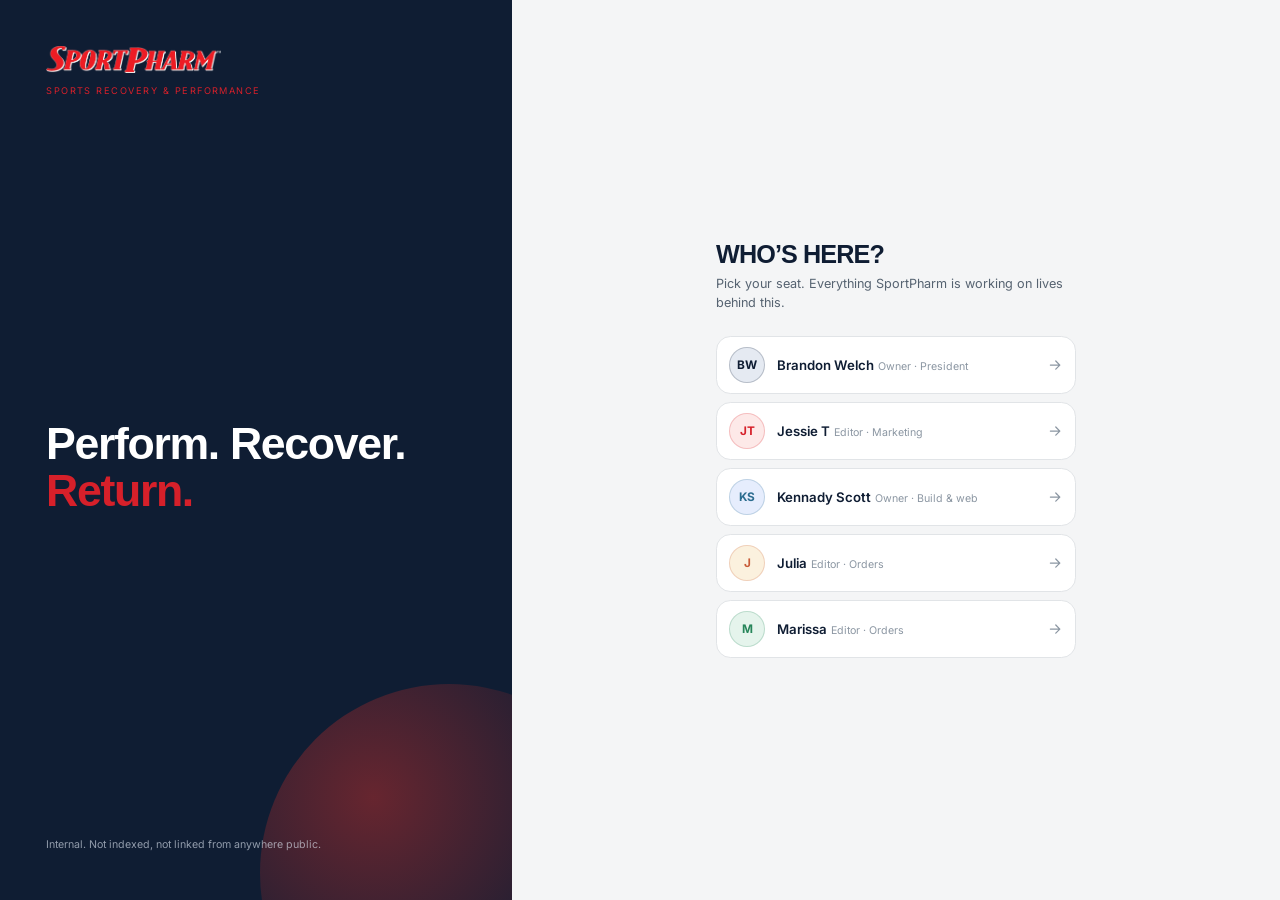
==== index.html @ ff11c217 "order/index.html was pinned at ?v=1 on the shared files It loads ../hq-data.js and ../hq-store.js — " ====
<!DOCTYPE html>
<html lang="en">
<head>
<meta charset="UTF-8">
<script>
/* Reviewers were sent per-campaign links (…/?c=wasabi-direct) back when the
   Content Studio lived at this URL. It now sits at /campaigns/ with HQ at the
   root, so forward those so nothing already shared with Brandon or Jessie
   breaks. Runs before anything else loads. */
(function () {
  var m = location.search.match(/[?&]c=([A-Za-z0-9_-]+)/);
  if (m) location.replace('campaigns/index.html?c=' + encodeURIComponent(m[1]));
})();
</script>
<meta name="viewport" content="width=device-width, initial-scale=1.0">
<title>SportPharm HQ</title>
<meta name="robots" content="noindex, nofollow">
<link rel="preconnect" href="https://fonts.googleapis.com">
<link rel="preconnect" href="https://fonts.gstatic.com" crossorigin>
<!-- Bebas is gone: the masterbrand display face is native Arial/Helvetica, so
     there is nothing left to fetch for it. Inter stays for the UI text. -->
<link href="https://fonts.googleapis.com/css2?family=Inter:wght@400;500;600;700;800&display=swap" rel="stylesheet">
<link rel="stylesheet" href="hq.css?v=67">
<link rel="icon" href="data:image/svg+xml,<svg xmlns='http://www.w3.org/2000/svg' viewBox='0 0 100 100'><rect width='100' height='100' rx='18' fill='%230F1D33'/><path d='M50 16 L62 40 L88 44 L69 62 L74 88 L50 76 L26 88 L31 62 L12 44 L38 40 Z' fill='%23D6202A'/></svg>">
</head>
<body>

<!-- ===================== SIGN IN ===================== -->
<div class="gate" id="gate">
  <div class="gate-side">
    <div class="gate-brand">
      <img class="mark-img" src="assets/wordmark-white.png" alt="SportPharm">
      <p class="gate-tag">Sports recovery &amp; performance</p>
    </div>
    <p class="gate-line" id="gate-line"></p>
    <p class="gate-foot">Internal. Not indexed, not linked from anywhere public.</p>
  </div>

  <div class="gate-main">
    <div class="gate-card" id="gate-card"><!-- rendered by hq-app.js --></div>
  </div>
</div>

<!-- ===================== APP ===================== -->
<div class="app" id="app" hidden>

  <!-- Two rails, not one rail that expands. The narrow strip picks the
       section; the panel beside it lists that section's pages. -->
  <aside class="rail" id="rail">
    <div class="rail-icons">
      <a class="rail-mark" href="#/today" aria-label="SportPharm HQ">
        <svg class="mark" viewBox="0 0 100 100" aria-hidden="true">
          <rect width="100" height="100" rx="20" fill="#D6202A"/>
          <path d="M50 18 L61 40 L85 44 L67 61 L72 85 L50 74 L28 85 L33 61 L15 44 L39 40 Z" fill="#fff"/>
        </svg>
      </a>
      <nav class="rail-secs" id="rail-secs" aria-label="Sections"></nav>
    </div>
    <div class="rail-pages">
      <div class="rail-head" id="rail-head"></div>
      <nav class="rail-nav" id="rail-nav" aria-label="Pages"></nav>
      <!-- Demo tool: owners can look at HQ as anyone else. Only appears
           after a real sign-in, so it opens no new door. -->
      <div class="rail-viewas" id="rail-viewas" hidden></div>
      <button class="rail-me" id="rail-me"></button>
    </div>
  </aside>

  <div class="frame">
    <header class="topbar">
      <button class="tb-menu" id="tb-menu" aria-label="Menu">
        <svg viewBox="0 0 24 24" fill="none" stroke="currentColor" stroke-width="2" stroke-linecap="round"><path d="M4 7h16M4 12h16M4 17h16"/></svg>
      </button>
      <button class="tb-search" id="tb-search">
        <svg viewBox="0 0 24 24" fill="none" stroke="currentColor" stroke-width="2" stroke-linecap="round"><circle cx="11" cy="11" r="7"/><path d="m20 20-3.5-3.5"/></svg>
        <span>Search or jump to…</span>
        <kbd>⌘K</kbd>
      </button>
      <div class="tb-right" id="tb-right"></div>
    </header>
    <main class="view" id="view"></main>
  </div>

  <div class="scrim" id="scrim" hidden></div>

  <!-- detail sheet -->
  <aside class="sheet" id="sheet" hidden aria-label="Detail"></aside>

  <!-- command palette -->
  <div class="palette" id="palette" hidden>
    <div class="pal-box">
      <div class="pal-input">
        <svg viewBox="0 0 24 24" fill="none" stroke="currentColor" stroke-width="2" stroke-linecap="round"><circle cx="11" cy="11" r="7"/><path d="m20 20-3.5-3.5"/></svg>
        <input id="pal-q" type="text" placeholder="Search articles, campaigns, tasks — or jump somewhere…" autocomplete="off">
        <kbd>esc</kbd>
      </div>
      <div class="pal-results" id="pal-results"></div>
    </div>
  </div>

  <div class="toast" id="toast" hidden></div>
</div>

<!-- Baked build number. hq-boot.js compares it to build.txt and reloads
     once if this page came out of a cache. -->
<script>window.HQ_BUILD = "67";</script>
<script src="hq-data.js?v=67"></script>
<script src="hq-campaign-data.js?v=67"></script>
<script src="hq-articles-live.js?v=67"></script>
<script src="hq-config.js?v=67"></script>
<script src="vendor/supabase.js"></script>
<script src="hq-studio-sync.js?v=67"></script>
<script src="hq-store.js?v=67"></script>
<script src="hq-cloud.js?v=67"></script>
<script src="hq-app.js?v=67"></script>
<script src="hq-views.js?v=67"></script>
<script src="hq-cms.js?v=67"></script>
<script src="hq-campaigns.js?v=67"></script>
<script src="hq-mailer.js?v=67"></script>
<script src="hq-order-import.js?v=67"></script>
<script src="hq-pdf.js?v=67"></script>
<script src="hq-inventory.js?v=67"></script>
<script src="hq-orders.js?v=67"></script>
<script src="hq-plan.js?v=67"></script>
<script src="hq-boot.js?v=67"></script>
</body>
</html>
---- hq.css ----
/* =============================================================================
   SportPharm HQ — internal dashboard
   Brand: the WasabiRub masterbrand, read out of wasabirub-home.html rather
   than approximated — red #D6202A on deep #0F1D33, heavy Arial/Helvetica.
   Same layout and structure as the Kindred HQ build it was ported from; the
   palette, type and voice are SportPharm's.
============================================================================= */
:root {
  --bg: #F4F5F6;        /* masterbrand paper — the page ground */
  --bg-2: #E9EBED;      /* insets and chips */
  --paper: #FFFFFF;     /* cards sit above the ground */
  --ink: #15202B;
  /* HQ needs a couple of tones the storefront has no use for — softer ink for
     secondary text, hairlines. Derived from the masterbrand ink, not invented. */
  --ink-soft: #566371;
  --ink-faint: #8B96A2;
  --navy: #0F1D33;      /* masterbrand deep */
  --navy-deep: #0A1526;
  --red: #D6202A;       /* masterbrand red / fam-hot */
  --red-deep: #AF1A22;
  --blue: #337FA7;
  --blue-deep: #2B6C8F; /* fam-cold */
  --green: #27865A;     /* fam-og */
  --amber: #C85B38;     /* masterbrand orange */
  --line: #E1E4E7;
  --line-soft: #EDEFF1;
  /* Heavy grotesque set tight and negative — the storefront's display voice.
     Native Arial/Helvetica, so it matches with no webfont to load. */
  --display: 'Helvetica Neue', Helvetica, Arial, sans-serif;
  --shadow: 0 1px 2px rgba(15, 29, 51, .06), 0 9px 27px rgba(15, 29, 51, .08);
  --shadow-lift: 0 16.2px 39.6px rgba(15, 29, 51, .16);
  font-size: 14.4px;
}

* { margin: 0; padding: 0; box-sizing: border-box; }
[hidden] { display: none !important; }
html { overflow-x: clip; }
body {
  font-family: 'Inter', system-ui, sans-serif;
  background: var(--bg);
  color: var(--ink);
  line-height: 1.55;
  -webkit-font-smoothing: antialiased;
}
h1, h2, h3 { font-family: 'Inter', system-ui, sans-serif; font-weight: 700; letter-spacing: -.018em; line-height: 1.18; color: var(--navy); }
/* The masterbrand display voice: heavy grotesque, tracked negative, set tight.
   Page titles and big numbers only, never small headings — at UI sizes the
   negative tracking closes letters up and it stops being readable. */
.disp, h1, .gate-name, .metric-card h3, .today-hero h1 {
  font-family: var(--display); font-weight: 900;
  letter-spacing: -.035em; line-height: 1.02;
  /* The storefront sets every display line in caps. Bebas only had caps, so
     this keeps what was on screen and makes it deliberate. */
  text-transform: uppercase;
}
h1 { font-size: 2.5rem; }
h1 em, .today-hero h1 em { font-style: normal; color: var(--red); }
svg { display: block; }
a { color: inherit; text-decoration: none; }
button { font: inherit; cursor: pointer; border: none; background: none; color: inherit; }
input, textarea, select { font: inherit; color: inherit; }
ul { list-style: none; }
:focus-visible { outline: 2.5px solid var(--blue-deep); outline-offset: 2px; border-radius: 5.4px; }

.mark { width: 30.6px; height: 30.6px; flex: none; }

/* tone helpers — the five accents, used everywhere */
.t-navy  { --tone: var(--navy);      --tone-soft: #E5EAF2; }
.t-blue  { --tone: var(--blue-deep); --tone-soft: #E6EDFD; }
.t-red   { --tone: var(--red);       --tone-soft: #FDE9E8; }
.t-green { --tone: var(--green);     --tone-soft: #E5F4EC; }
.t-amber { --tone: var(--amber);     --tone-soft: #FBF1DE; }

/* ---------- buttons ---------- */
.btn {
  display: inline-flex; align-items: center; justify-content: center; gap: .45rem;
  padding: .6rem 1.15rem; border-radius: 999px; font-weight: 600; font-size: .88rem;
  transition: transform .14s ease, background .14s ease, box-shadow .14s ease, border-color .14s ease;
  white-space: nowrap;
}
.btn:hover { transform: translateY(-1px); }
.btn:active { transform: translateY(0); }
.btn:disabled { opacity: .45; cursor: not-allowed; transform: none; }
.btn-dark { background: var(--navy); color: var(--bg); box-shadow: 0 5.4px 14.4px rgba(11, 30, 59,.24); }
.btn-dark:hover { background: #16325C; }
.btn-outline { border: 1.5px solid var(--line); color: var(--navy); background: var(--paper); }
.btn-outline:hover { border-color: var(--blue); background: #F1F5FB; }
.btn-ghost { color: var(--ink-soft); padding: .45rem .7rem; }
.btn-ghost:hover { color: var(--navy); background: rgba(11, 30, 59,.05); }
.btn-sm { padding: .4rem .85rem; font-size: .8rem; }
.btn svg { width: 14.4px; height: 14.4px; }

/* ---------- form fields ---------- */
.field { display: grid; gap: .35rem; }
.field label { font-size: .72rem; font-weight: 700; letter-spacing: .07em; text-transform: uppercase; color: var(--ink-faint); }
.field input, .field textarea, .field select {
  width: 100%; padding: .6rem .8rem; border: 1.5px solid var(--line);
  border-radius: 10.8px; background: var(--paper); transition: border-color .14s ease;
  font-size: .9rem;
}
.field textarea { resize: vertical; min-height: 70.2px; line-height: 1.6; }
.field input:focus, .field textarea:focus, .field select:focus { outline: none; border-color: var(--blue-deep); }

/* =============================================================================
   SIGN IN
============================================================================= */
.gate { min-height: 100vh; display: grid; grid-template-columns: minmax(270px, 40%) 1fr; }
.gate-side {
  background: var(--navy); color: #E7EDF6;
  padding: clamp(1.8rem, 4vw, 3.2rem);
  display: flex; flex-direction: column; justify-content: space-between; gap: 2rem;
  position: relative; overflow: hidden;
}
.gate-side::after {
  content: ''; position: absolute; right: -126px; bottom: -162px;
  width: 378px; height: 378px; border-radius: 50%;
  background: radial-gradient(circle at 30% 30%, rgba(224,49,42,.42), transparent 68%);
}
.gate-brand { display: flex; align-items: center; gap: .8rem; position: relative; z-index: 1; }
.gate-name { font-family: var(--display); font-weight: 900; letter-spacing: -.03em; font-size: 1.5rem; color: var(--bg); line-height: 1; }
.gate-tag { font-size: .64rem; letter-spacing: .16em; text-transform: uppercase; color: var(--red); margin-top: .3rem; }
.gate-line {
  font-family: var(--display); font-weight: 900; letter-spacing: -.03em;
  font-size: clamp(2rem, 3.6vw, 3.1rem);
  line-height: 1.04; color: #fff; max-width: 12em; position: relative; z-index: 1;
}
.gate-line em { font-style: normal; color: var(--red); }
.gate-foot { font-size: .74rem; color: rgba(226,234,246,.62); position: relative; z-index: 1; }

.gate-main { display: grid; place-items: center; padding: 2rem 1.25rem; }
.gate-card { width: 100%; max-width: 360px; }
.gate-card h1 { font-size: 1.75rem; }
.gate-card > p.sub { color: var(--ink-soft); font-size: .88rem; margin-top: .45rem; }

.seats { display: grid; gap: .55rem; margin-top: 1.6rem; }
.seat {
  display: flex; align-items: center; gap: .85rem; width: 100%; text-align: left;
  padding: .7rem .85rem; border: 1.5px solid var(--line); border-radius: 14.4px;
  background: var(--paper); transition: border-color .14s ease, transform .14s ease, box-shadow .14s ease;
}
.seat:hover { border-color: var(--blue); transform: translateY(-1px); box-shadow: var(--shadow); }
.seat-name { font-weight: 600; font-size: .92rem; color: var(--navy); }
.seat-meta { font-size: .74rem; color: var(--ink-faint); }
.seat-go { margin-left: auto; color: var(--ink-faint); }
.seat-go svg { width: 16.2px; height: 16.2px; }

.avatar {
  width: 36px; height: 36px; flex: none; border-radius: 50%;
  display: grid; place-items: center; font-weight: 700; font-size: .82rem;
  background: var(--tone-soft, #E5EAF2); color: var(--tone, var(--navy));
  border: 1.5px solid color-mix(in srgb, var(--tone, var(--navy)) 22%, transparent);
}
.avatar.sm { width: 23.4px; height: 23.4px; font-size: .64rem; border-width: 1px; }
.avatar.lg { width: 52.2px; height: 52.2px; font-size: 1.05rem; }

.gate-back { margin-top: 1.4rem; font-size: .82rem; color: var(--ink-soft); text-decoration: underline; }
.gate-back:hover { color: var(--red-deep); }
.gate-who { display: flex; align-items: center; gap: .8rem; margin-top: 1.5rem; }
.gate-form { margin-top: 1.2rem; display: grid; gap: .8rem; }
.gate-form .btn { width: 100%; }
.gate-err { font-size: .82rem; color: var(--red-deep); font-weight: 600; }
.gate-fine { font-size: .72rem; color: var(--ink-faint); margin-top: 1.4rem; line-height: 1.6; }
.gate-fine code { background: var(--bg-2); padding: .08rem .35rem; border-radius: 4.5px; font-size: .92em; }

@media (max-width: 820px) {
  .gate { grid-template-columns: 1fr; }
  .gate-side { min-height: auto; padding: 1.6rem 1.25rem; gap: 1.1rem; }
  .gate-line { font-size: 1.3rem; }
  .gate-foot { display: none; }
}

/* =============================================================================
   APP SHELL
============================================================================= */
.app { display: grid; grid-template-columns: 212.4px 1fr; min-height: 100vh; }

.rail {
  background: var(--navy); color: #D7E1EF;
  display: flex; flex-direction: column; gap: .3rem;
  padding: 1.1rem .8rem 1rem;
  position: sticky; top: 0; height: 100vh;
}
.rail-brand { display: flex; align-items: center; gap: .6rem; padding: .2rem .5rem 1.2rem; }
.rail-brand .mark { width: 27px; height: 27px; }
.rail-brand span { font-family: var(--display); font-weight: 900; letter-spacing: -.03em; font-size: 1.2rem; color: var(--bg); }
.rail-nav { display: grid; gap: .18rem; }
.rail-link {
  display: flex; align-items: center; gap: .7rem; padding: .6rem .7rem;
  border-radius: 10.8px; font-size: .9rem; font-weight: 500; color: #D7C9DC;
  transition: background .14s ease, color .14s ease;
}
.rail-link svg { width: 16.2px; height: 16.2px; flex: none; opacity: .85; }
.rail-link:hover { background: rgba(255,248,239,.09); color: var(--bg); }
.rail-link.on { background: rgba(255,248,239,.14); color: var(--bg); font-weight: 600; }
.rail-link.on svg { opacity: 1; color: var(--blue); }
.rail-badge {
  margin-left: auto; font-size: .64rem; font-weight: 700; letter-spacing: .06em;
  text-transform: uppercase; color: var(--amber); background: rgba(192,120,6,.16);
  padding: .12rem .45rem; border-radius: 999px;
}
.rail-count { margin-left: auto; font-size: .72rem; color: rgba(215,201,220,.7); font-variant-numeric: tabular-nums; }
.rail-me {
  margin-top: auto; display: flex; align-items: center; gap: .65rem; text-align: left;
  padding: .55rem .6rem; border-radius: 12.6px; width: 100%;
  transition: background .14s ease;
}
.rail-me:hover { background: rgba(255,248,239,.09); }
.rail-me .avatar { border-color: rgba(255,248,239,.28); background: rgba(255,248,239,.14); color: var(--bg); }
.rail-me b { display: block; font-size: .84rem; color: var(--bg); font-weight: 600; }
.rail-me span { font-size: .7rem; color: rgba(215,201,220,.75); }

.frame { display: flex; flex-direction: column; min-width: 0; }

.topbar {
  position: sticky; top: 0; z-index: 30;
  display: flex; align-items: center; gap: 1rem;
  padding: .75rem clamp(1rem, 3vw, 2rem);
  background: rgba(255,255,255,.9); backdrop-filter: blur(9px);
  border-bottom: 1px solid var(--line);
}
.tb-menu { display: none; color: var(--navy); }
.tb-menu svg { width: 19.8px; height: 19.8px; }
.tb-search {
  display: flex; align-items: center; gap: .6rem; flex: 1; max-width: 414px;
  padding: .5rem .9rem; border: 1.5px solid var(--line); border-radius: 999px;
  background: var(--paper); color: var(--ink-faint); font-size: .86rem;
  transition: border-color .14s ease;
}
.tb-search:hover { border-color: var(--blue); }
.tb-search svg { width: 14.4px; height: 14.4px; flex: none; }
.tb-search span { flex: 1; text-align: left; }
kbd {
  font-family: inherit; font-size: .68rem; font-weight: 600; color: var(--ink-faint);
  background: var(--bg-2); border-radius: 5.4px; padding: .1rem .35rem; border: 1px solid var(--line);
}
.tb-right { margin-left: auto; display: flex; align-items: center; gap: .6rem; }
.tb-date { font-size: .8rem; color: var(--ink-faint); }

.view { padding: clamp(1.2rem, 3vw, 2.4rem) clamp(1rem, 3vw, 2rem) 4rem; flex: 1; min-width: 0; }
.wrap { max-width: 1062px; margin: 0 auto; }
.wrap-narrow { max-width: 774px; margin: 0 auto; }

.page-head { display: flex; align-items: flex-end; justify-content: space-between; gap: 1rem; flex-wrap: wrap; margin-bottom: 1.5rem; }
.page-head h1 { font-size: clamp(1.6rem, 3vw, 2.1rem); }
.page-head p { color: var(--ink-soft); font-size: .9rem; margin-top: .35rem; max-width: 46ch; }
.page-actions { display: flex; gap: .5rem; align-items: center; flex-wrap: wrap; }

@media (max-width: 960px) {
  .app { grid-template-columns: 1fr; }
  .rail {
    position: fixed; inset: 0 auto 0 0; width: 225px; z-index: 60; height: 100vh;
    transform: translateX(-102%); transition: transform .24s ease;
  }
  .rail.open { transform: none; box-shadow: var(--shadow-lift); }
  .tb-menu { display: block; }
}

/* =============================================================================
   TODAY
============================================================================= */
.today-hero {
  background: var(--paper); border: 1px solid var(--line); border-radius: 21.6px;
  padding: clamp(1.4rem, 3vw, 2.2rem); box-shadow: var(--shadow);
  position: relative; overflow: hidden;
}
.today-hero::after {
  content: ''; position: absolute; right: -81px; top: -99px; width: 270px; height: 270px;
  border-radius: 50%; background: radial-gradient(circle at 40% 60%, rgba(224,49,42,.20), transparent 70%);
}
.today-hero h1 { font-size: clamp(1.6rem, 3.4vw, 2.4rem); position: relative; z-index: 1; }
.today-hero h1 em { font-style: normal; color: var(--red); }
.today-sub { color: var(--ink-soft); font-size: .95rem; margin-top: .7rem; max-width: 52ch; position: relative; z-index: 1; }
.today-pills { display: flex; gap: .5rem; flex-wrap: wrap; margin-top: 1.2rem; position: relative; z-index: 1; }
.pill {
  display: inline-flex; align-items: center; gap: .4rem; font-size: .78rem; font-weight: 600;
  padding: .35rem .8rem; border-radius: 999px;
  background: var(--tone-soft, var(--bg-2)); color: var(--tone, var(--ink-soft));
}
.pill b { font-variant-numeric: tabular-nums; }

.stack { display: grid; gap: 1.1rem; margin-top: 1.4rem; }
.col-2 { display: grid; grid-template-columns: 1fr 1fr; gap: 1.1rem; align-items: start; }
@media (max-width: 900px) { .col-2 { grid-template-columns: 1fr; } }

.panel { background: var(--paper); border: 1px solid var(--line); border-radius: 18px; padding: 1.2rem 1.3rem; }
.panel-head { display: flex; align-items: baseline; justify-content: space-between; gap: .8rem; margin-bottom: .85rem; }
.panel-head h2 { font-size: 1.1rem; }
.panel-head .note { font-size: .76rem; color: var(--ink-faint); }
.panel-empty { font-size: .86rem; color: var(--ink-faint); font-style: italic; padding: .5rem 0; }

.row {
  display: flex; align-items: center; gap: .8rem; width: 100%; text-align: left;
  padding: .7rem .2rem; border-bottom: 1px solid var(--line-soft);
  transition: background .14s ease;
}
.row:last-child { border-bottom: none; }
.row:hover { background: #F1F5FB; }
.row-dot { width: 7.2px; height: 7.2px; border-radius: 50%; background: var(--tone, var(--blue)); flex: none; }
.row-body { min-width: 0; flex: 1; }
.row-title { font-weight: 600; font-size: .9rem; color: var(--navy); overflow: hidden; text-overflow: ellipsis; white-space: nowrap; }
.row-meta { font-size: .74rem; color: var(--ink-faint); }
.row-side { margin-left: auto; display: flex; align-items: center; gap: .5rem; }

/* =============================================================================
   ROADMAP — board
============================================================================= */
.toolbar {
  display: flex; align-items: center; gap: .5rem; flex-wrap: wrap;
  margin-bottom: 1.1rem;
}
.seg { display: inline-flex; background: var(--bg-2); border-radius: 999px; padding: .2rem; gap: .15rem; }
.seg button {
  padding: .38rem .9rem; border-radius: 999px; font-size: .8rem; font-weight: 600; color: var(--ink-soft);
  transition: background .14s ease, color .14s ease;
}
.seg button.on { background: var(--paper); color: var(--navy); box-shadow: 0 1px 3.6px rgba(11, 30, 59,.1); }
.chipbar { display: flex; gap: .35rem; flex-wrap: wrap; }
.chip {
  font-size: .76rem; font-weight: 600; padding: .32rem .75rem; border-radius: 999px;
  border: 1.5px solid var(--line); color: var(--ink-soft); background: var(--paper);
  transition: border-color .14s ease, color .14s ease, background .14s ease;
}
.chip:hover { border-color: var(--blue); }
.chip.on { background: var(--tone-soft, #E5EAF2); border-color: transparent; color: var(--tone, var(--navy)); }
.tool-search {
  display: flex; align-items: center; gap: .45rem; padding: .35rem .8rem;
  border: 1.5px solid var(--line); border-radius: 999px; background: var(--paper); min-width: 171px;
}
.tool-search svg { width: 13.5px; height: 13.5px; color: var(--ink-faint); flex: none; }
.tool-search input { border: none; background: none; outline: none; font-size: .84rem; width: 100%; }

.board { display: grid; grid-template-columns: repeat(5, minmax(208.8px, 1fr)); gap: .85rem; align-items: start; }
@media (max-width: 1180px) { .board { grid-auto-flow: column; grid-auto-columns: 237.6px; grid-template-columns: none; overflow-x: auto; padding-bottom: 1rem; } }

.col { background: var(--bg-2); border-radius: 16.2px; padding: .7rem .6rem .8rem; min-height: 126px; transition: background .16s ease, box-shadow .16s ease; }
.col.over { background: #EFE5F1; box-shadow: inset 0 0 0 2px var(--blue); }
.col-head { display: flex; align-items: center; gap: .45rem; padding: .1rem .45rem .6rem; }
.col-head h3 { font-family: 'Inter', sans-serif; font-size: .76rem; font-weight: 700; letter-spacing: .08em; text-transform: uppercase; color: var(--ink-soft); }
.col-head .n { font-size: .72rem; color: var(--ink-faint); font-variant-numeric: tabular-nums; }
.col-head .hint { margin-left: auto; font-size: .68rem; color: var(--ink-faint); font-style: italic; }
.col-list { display: grid; gap: .5rem; }
.col-empty { font-size: .76rem; color: var(--ink-faint); font-style: italic; text-align: center; padding: 1rem .5rem; border: 1.5px dashed var(--line); border-radius: 12.6px; }

.card {
  background: var(--paper); border: 1px solid var(--line); border-radius: 13.5px;
  padding: .75rem .8rem; cursor: grab; position: relative;
  transition: box-shadow .14s ease, transform .14s ease, border-color .14s ease;
}
.card:hover { box-shadow: var(--shadow); border-color: #E3D5E7; }
.card:active { cursor: grabbing; }
.card.dragging { opacity: .4; }
.card.flagship { border-left: 3px solid var(--red); }
.card-top { display: flex; align-items: center; gap: .4rem; margin-bottom: .3rem; }
.tag {
  font-size: .66rem; font-weight: 700; letter-spacing: .05em; text-transform: uppercase;
  color: var(--tone, var(--ink-soft)); background: var(--tone-soft, var(--bg-2));
  padding: .12rem .5rem; border-radius: 999px;
}
.card h4 { font-family: 'Inter', sans-serif; font-size: .88rem; font-weight: 600; color: var(--navy); line-height: 1.35; }
.card p { font-size: .78rem; color: var(--ink-soft); margin-top: .3rem; line-height: 1.5;
  display: -webkit-box; -webkit-line-clamp: 2; -webkit-box-orient: vertical; overflow: hidden; }
.card-foot { display: flex; align-items: center; gap: .5rem; margin-top: .65rem; }
.dots { display: flex; gap: 2px; align-items: center; }
.dots i { width: 4.5px; height: 4.5px; border-radius: 50%; background: var(--line); display: block; }
.dots i.on { background: var(--blue-deep); }
.dots.effort i.on { background: var(--red); }
.dots-label { font-size: .64rem; color: var(--ink-faint); letter-spacing: .04em; text-transform: uppercase; margin-right: .15rem; }
.mini-prog { font-size: .7rem; color: var(--ink-faint); font-variant-numeric: tabular-nums; }
.card-foot .avatar { margin-left: auto; }
.card-none { width: 23.4px; height: 23.4px; border-radius: 50%; border: 1.5px dashed var(--line); margin-left: auto; flex: none; }

/* the arrows — parity with drag, and the reason this dashboard exists */
.nudge {
  position: absolute; top: .3rem; right: .3rem; display: flex; gap: 1px;
  opacity: 0; transition: opacity .14s ease;
  background: var(--paper); border-radius: 7.2px; padding: 1px; box-shadow: 0 2px 7.2px rgba(11, 30, 59,.12);
}
.card:hover .nudge, .nudge:focus-within { opacity: 1; }
.nudge button { width: 19.8px; height: 18px; display: grid; place-items: center; border-radius: 5.4px; color: var(--ink-faint); }
.nudge button:hover:not(:disabled) { background: var(--bg-2); color: var(--navy); }
.nudge button:disabled { opacity: .3; cursor: default; }
.nudge svg { width: 10.8px; height: 10.8px; }

/* =============================================================================
   ROADMAP — impact / effort map
============================================================================= */
.map-wrap { display: grid; grid-template-columns: 1fr 234px; gap: 1.1rem; align-items: start; }
@media (max-width: 1000px) { .map-wrap { grid-template-columns: 1fr; } }
.map {
  position: relative; aspect-ratio: 4 / 3; min-height: 378px;
  background: var(--paper); border: 1px solid var(--line); border-radius: 19.8px; overflow: hidden;
}
.map-quad { position: absolute; inset: 0; display: grid; grid-template-columns: 1fr 1fr; grid-template-rows: 1fr 1fr; }
.map-quad div { border-right: 1px dashed var(--line); border-bottom: 1px dashed var(--line); padding: .8rem 1rem; }
.map-quad div:nth-child(2n) { border-right: none; }
.map-quad div:nth-child(n+3) { border-bottom: none; }
.map-quad span { font-size: .7rem; font-weight: 700; letter-spacing: .08em; text-transform: uppercase; color: var(--ink-faint); }
.map-quad small { display: block; font-size: .72rem; color: var(--ink-faint); font-style: italic; margin-top: .1rem; }
.map-axis { position: absolute; font-size: .7rem; font-weight: 700; letter-spacing: .08em; text-transform: uppercase; color: var(--ink-faint); }
.map-axis.y { left: .7rem; top: 50%; transform: rotate(-90deg) translateX(50%); transform-origin: left center; }
.map-axis.x { bottom: .5rem; left: 50%; transform: translateX(-50%); }
.node {
  position: absolute; transform: translate(-50%, -50%); cursor: grab;
  background: var(--paper); border: 1.5px solid var(--line); border-radius: 999px;
  padding: .3rem .7rem .3rem .35rem; display: flex; align-items: center; gap: .4rem;
  font-size: .76rem; font-weight: 600; color: var(--navy); white-space: nowrap;
  box-shadow: 0 3.6px 10.8px rgba(11, 30, 59,.1); max-width: 198px;
  transition: box-shadow .14s ease, border-color .14s ease;
}
.node:hover { box-shadow: var(--shadow-lift); border-color: var(--blue); z-index: 5; }
.node.dragging { opacity: .5; }
.node i { width: 7.2px; height: 7.2px; border-radius: 50%; background: var(--tone, var(--blue)); flex: none; }
.node span { overflow: hidden; text-overflow: ellipsis; }
.map-side .panel + .panel { margin-top: 1rem; }
.legend { display: grid; gap: .45rem; }
.legend div { display: flex; align-items: center; gap: .5rem; font-size: .8rem; color: var(--ink-soft); }
.legend i { width: 8.1px; height: 8.1px; border-radius: 50%; background: var(--tone); flex: none; }

/* =============================================================================
   DETAIL SHEET
============================================================================= */
.scrim { position: fixed; inset: 0; background: rgba(48,26,53,.34); z-index: 70; backdrop-filter: blur(2px); }
.sheet {
  position: fixed; top: 0; right: 0; bottom: 0; width: min(504px, 100%);
  background: var(--bg); z-index: 80; overflow-y: auto;
  box-shadow: -18px 0 45px rgba(11, 30, 59,.18);
  animation: slidein .22s ease;
}
@keyframes slidein { from { transform: translateX(21.6px); opacity: .4; } to { transform: none; opacity: 1; } }
.sheet-head {
  position: sticky; top: 0; background: rgba(255,255,255,.94); backdrop-filter: blur(7.2px);
  border-bottom: 1px solid var(--line); padding: .9rem 1.3rem;
  display: flex; align-items: center; gap: .6rem; z-index: 2;
}
.sheet-head .tag { margin-right: auto; }
.sheet-body { padding: 1.3rem; display: grid; gap: 1.3rem; }
.sheet-title {
  font-family: 'Inter', sans-serif; font-weight: 700; letter-spacing: -.015em; font-size: 1.6rem; color: var(--navy); line-height: 1.16;
  border: none; background: none; width: 100%; resize: none; overflow: hidden; padding: 0;
}
.sheet-title:focus { outline: none; }
.sheet-sum { font-size: .95rem; color: var(--ink); line-height: 1.6; }
.sheet-block h4 {
  font-family: 'Inter', sans-serif; font-size: .7rem; font-weight: 700; letter-spacing: .1em;
  text-transform: uppercase; color: var(--ink-faint); margin-bottom: .5rem;
}
.why { background: #F1E8F3; border-radius: 12.6px; padding: .9rem 1rem; font-size: .88rem; color: var(--navy); line-height: 1.6; font-style: italic; }
.speclist { display: grid; gap: .5rem; }
.speclist li { display: flex; gap: .6rem; font-size: .86rem; color: var(--ink-soft); line-height: 1.55; }
.speclist li::before { content: ''; width: 5.4px; height: 5.4px; border-radius: 50%; background: var(--blue); flex: none; margin-top: .5rem; }

.meta-grid { display: grid; grid-template-columns: 1fr 1fr; gap: .8rem; }
.meta-grid select { width: 100%; padding: .5rem .7rem; border: 1.5px solid var(--line); border-radius: 9px; background: var(--paper); font-size: .85rem; }
.scale { display: flex; gap: .25rem; }
.scale button { width: 23.4px; height: 23.4px; border-radius: 7.2px; border: 1.5px solid var(--line); background: var(--paper); font-size: .74rem; font-weight: 700; color: var(--ink-faint); }
.scale button.on { background: var(--navy); border-color: var(--navy); color: var(--bg); }

.check { display: grid; gap: .35rem; }
.check-item { display: flex; align-items: flex-start; gap: .6rem; padding: .35rem 0; font-size: .87rem; }
.check-item input { margin-top: .28rem; accent-color: var(--blue-deep); width: 13.5px; height: 13.5px; flex: none; }
.check-item.done label { color: var(--ink-faint); text-decoration: line-through; }
.check-item label { flex: 1; cursor: pointer; line-height: 1.5; }
.check-del { color: var(--ink-faint); opacity: 0; }
.check-item:hover .check-del { opacity: 1; }
.check-del:hover { color: var(--red-deep); }
.check-add { display: flex; gap: .4rem; margin-top: .5rem; }
.check-add input { flex: 1; padding: .45rem .7rem; border: 1.5px solid var(--line); border-radius: 9px; background: var(--paper); font-size: .84rem; }
.check-add input:focus { outline: none; border-color: var(--blue-deep); }
.progbar { height: 5.4px; border-radius: 999px; background: var(--bg-2); overflow: hidden; margin-bottom: .6rem; }
.progbar i { display: block; height: 100%; background: var(--green); border-radius: 999px; transition: width .2s ease; }

.notes-log { display: grid; gap: .8rem; }
.note-item { display: flex; gap: .65rem; }
.note-item .body { font-size: .86rem; color: var(--ink); line-height: 1.55; }
.note-item .when { font-size: .72rem; color: var(--ink-faint); }
.activity { display: grid; gap: .45rem; }
.activity li { font-size: .78rem; color: var(--ink-faint); display: flex; gap: .45rem; }
.activity b { color: var(--ink-soft); font-weight: 600; }
.sheet-danger { border-top: 1px solid var(--line); padding-top: 1rem; display: flex; justify-content: space-between; align-items: center; gap: 1rem; }
.link-danger { font-size: .8rem; color: var(--red-deep); text-decoration: underline; }

/* =============================================================================
   MESSAGING
============================================================================= */
.msg-group + .msg-group { margin-top: 1.6rem; }
.msg-group > p { font-size: .84rem; color: var(--ink-soft); margin-bottom: .8rem; }
.msg-lines { display: grid; gap: .55rem; }
.msg-line {
  display: flex; align-items: center; gap: .9rem; width: 100%; text-align: left;
  background: var(--paper); border: 1px solid var(--line); border-radius: 14.4px;
  padding: .85rem 1.1rem; transition: border-color .14s ease, transform .14s ease, box-shadow .14s ease;
}
.msg-line:hover { border-color: var(--blue); transform: translateY(-1px); box-shadow: var(--shadow); }
.msg-line q { font-family: var(--display); font-weight: 900; letter-spacing: -.03em; font-size: 1.02rem; color: var(--navy); quotes: none; flex: 1; line-height: 1.35; }
.msg-use { font-size: .68rem; font-weight: 700; letter-spacing: .06em; text-transform: uppercase; color: var(--ink-faint); white-space: nowrap; }
.msg-copy { color: var(--ink-faint); flex: none; }
.msg-copy svg { width: 14.4px; height: 14.4px; }
.msg-line:hover .msg-copy { color: var(--red); }

/* =============================================================================
   TEAM
============================================================================= */
.team-grid { display: grid; gap: .7rem; }
.team-row {
  display: flex; align-items: center; gap: .9rem;
  background: var(--paper); border: 1px solid var(--line); border-radius: 14.4px; padding: .85rem 1.1rem;
}
.team-row .who b { display: block; font-size: .92rem; color: var(--navy); }
.team-row .who span { font-size: .78rem; color: var(--ink-faint); }
.team-row .right { margin-left: auto; display: flex; align-items: center; gap: .6rem; }
.team-row select { padding: .35rem .6rem; border: 1.5px solid var(--line); border-radius: 999px; background: var(--bg); font-size: .78rem; font-weight: 600; }
.badge-pending { font-size: .68rem; font-weight: 700; text-transform: uppercase; letter-spacing: .06em; color: #8A6A22; background: #FBF1DE; padding: .18rem .55rem; border-radius: 999px; }
.invite-form { display: grid; grid-template-columns: 1fr 1fr auto auto; gap: .5rem; align-items: end; }
@media (max-width: 760px) { .invite-form { grid-template-columns: 1fr; } }
.invite-out { margin-top: .9rem; background: var(--navy); color: var(--bg); border-radius: 12.6px; padding: .9rem 1.1rem; font-size: .86rem; }
.invite-out code { font-family: var(--display); font-weight: 900; letter-spacing: -.03em; font-size: 1.3rem; letter-spacing: .12em; color: var(--amber); display: block; margin-top: .3rem; }

/* =============================================================================
   ANALYTICS (next)
============================================================================= */
.soon-banner {
  display: flex; gap: .9rem; align-items: flex-start; background: var(--navy); color: #D7E1EF;
  border-radius: 18px; padding: 1.1rem 1.3rem; margin-bottom: 1.3rem;
}
.soon-banner svg { width: 21.6px; height: 21.6px; color: var(--amber); flex: none; margin-top: .15rem; }
.soon-banner strong { color: var(--bg); }
.soon-banner p { font-size: .86rem; line-height: 1.6; }
.metric-grid { display: grid; grid-template-columns: repeat(auto-fit, minmax(207px, 1fr)); gap: .8rem; }
.metric-card { background: var(--paper); border: 1px solid var(--line); border-radius: 16.2px; padding: 1rem 1.1rem; }
.metric-card h3 { font-size: 1rem; }
.metric-card p { font-size: .82rem; color: var(--ink-soft); margin: .3rem 0 .7rem; }
.evt { display: flex; align-items: center; justify-content: space-between; gap: .6rem; font-size: .76rem; padding: .3rem 0; border-bottom: 1px solid var(--line-soft); }
.evt:last-child { border-bottom: none; }
.evt code { color: var(--ink-faint); font-size: .72rem; }
.evt b { font-variant-numeric: tabular-nums; color: var(--navy); }
.evt.muted b { color: var(--ink-faint); font-weight: 500; }

/* =============================================================================
   SETTINGS
============================================================================= */
.set-row { display: flex; align-items: center; gap: 1rem; padding: .9rem 0; border-bottom: 1px solid var(--line-soft); }
.set-row:last-child { border-bottom: none; }
.set-row .body { flex: 1; }
.set-row b { display: block; font-size: .9rem; color: var(--navy); }
.set-row span { font-size: .8rem; color: var(--ink-soft); }

/* =============================================================================
   COMMAND PALETTE + TOAST
============================================================================= */
.palette { position: fixed; inset: 0; z-index: 90; background: rgba(48,26,53,.32); backdrop-filter: blur(3px); padding: 12vh 1rem 1rem; }
.pal-box { max-width: 522px; margin: 0 auto; background: var(--paper); border-radius: 18px; box-shadow: var(--shadow-lift); overflow: hidden; }
.pal-input { display: flex; align-items: center; gap: .7rem; padding: .95rem 1.1rem; border-bottom: 1px solid var(--line); }
.pal-input svg { width: 16.2px; height: 16.2px; color: var(--ink-faint); flex: none; }
.pal-input input { flex: 1; border: none; background: none; outline: none; font-size: 1rem; }
.pal-results { max-height: 54vh; overflow-y: auto; padding: .4rem; }
.pal-group { font-size: .66rem; font-weight: 700; letter-spacing: .1em; text-transform: uppercase; color: var(--ink-faint); padding: .6rem .8rem .3rem; }
.pal-item { display: flex; align-items: center; gap: .7rem; width: 100%; text-align: left; padding: .55rem .8rem; border-radius: 10.8px; font-size: .88rem; }
.pal-item svg { width: 14.4px; height: 14.4px; color: var(--ink-faint); flex: none; }
.pal-item span { flex: 1; overflow: hidden; text-overflow: ellipsis; white-space: nowrap; }
.pal-item small { font-size: .72rem; color: var(--ink-faint); }
.pal-item.sel { background: var(--bg-2); }
.pal-item.sel svg { color: var(--red); }

.toast {
  position: fixed; bottom: 1.4rem; left: 50%; transform: translateX(-50%);
  background: var(--navy); color: var(--bg); padding: .7rem 1.2rem;
  border-radius: 999px; font-size: .85rem; font-weight: 500; z-index: 100;
  box-shadow: var(--shadow-lift); animation: rise .2s ease;
}
@keyframes rise { from { transform: translate(-50%, 9px); opacity: 0; } to { transform: translate(-50%, 0); opacity: 1; } }

@media (prefers-reduced-motion: reduce) {
  * { animation-duration: .01ms !important; transition-duration: .01ms !important; }
}

/* =============================================================================
   HUB ADDITIONS — projects, campaigns, calendar, ideas
============================================================================= */
.crumb { display: inline-flex; align-items: center; gap: .35rem; font-size: .8rem; font-weight: 600; color: var(--ink-soft); margin-bottom: 1rem; }
.crumb svg { width: 12.6px; height: 12.6px; }
.crumb:hover { color: var(--navy); }
.linky { text-decoration: underline; color: var(--navy); font-weight: 600; font-size: inherit; text-align: left; }
.linky:hover { color: var(--red-deep); }

.due { font-size: .7rem; font-weight: 600; color: var(--ink-faint); }
.due.soon { color: #8A6A22; }
.due.late { color: var(--red-deep); }

/* ---------- projects index ---------- */
.proj-grid { display: grid; grid-template-columns: repeat(auto-fill, minmax(243px, 1fr)); gap: 1rem; }
.proj-card {
  text-align: left; background: var(--paper); border: 1px solid var(--line); border-radius: 18px;
  padding: 1.2rem 1.3rem; display: flex; flex-direction: column; gap: .6rem;
  transition: transform .14s ease, box-shadow .14s ease, border-color .14s ease;
  border-top: 3px solid var(--tone, var(--blue));
}
.proj-card:hover { transform: translateY(-2px); box-shadow: var(--shadow-lift); border-color: var(--blue); }
.proj-card h3 { font-size: 1.25rem; }
.proj-card > p { font-size: .84rem; color: var(--ink-soft); line-height: 1.55; flex: 1;
  display: -webkit-box; -webkit-line-clamp: 3; -webkit-box-orient: vertical; overflow: hidden; }
.proj-card .tag { align-self: flex-start; }
.proj-foot { display: flex; align-items: center; gap: .7rem; }
.stackav { display: flex; margin-left: auto; }
.stackav .avatar { margin-left: -6.3px; box-shadow: 0 0 0 2px var(--paper); }
.board-hint { font-size: .8rem; color: var(--ink-faint); font-style: italic; margin: -0.6rem 0 1rem; }

/* ---------- campaigns layout ---------- */
.camp-layout { display: grid; grid-template-columns: 261px 1fr; gap: 1.4rem; max-width: 1206px; margin: 0 auto; align-items: start; }
@media (max-width: 1080px) { .camp-layout { grid-template-columns: 1fr; } .camp-rail { position: static !important; display: flex; overflow-x: auto; gap: .6rem; padding-bottom: .6rem; } .camp-btn { min-width: 216px; } .camp-rail-fine, .camp-rail-label { display: none; } }
.camp-rail { position: sticky; top: 68.4px; display: grid; gap: .55rem; align-content: start; }
.camp-rail-label { font-size: .68rem; font-weight: 700; letter-spacing: .12em; text-transform: uppercase; color: var(--ink-faint); padding: 0 .3rem; }
.camp-btn {
  text-align: left; background: var(--paper); border: 1.5px solid var(--line); border-radius: 14.4px;
  padding: .85rem 1rem; display: grid; gap: .5rem;
  transition: border-color .14s ease, box-shadow .14s ease;
}
.camp-btn:hover { border-color: var(--blue); }
.camp-btn.active { border-color: var(--navy); box-shadow: var(--shadow); }
.camp-btn .t { font-family: 'Inter', sans-serif; font-weight: 700; letter-spacing: -.015em; font-size: 1rem; color: var(--navy); line-height: 1.25; }
.camp-btn .meta-row { display: flex; align-items: center; gap: .5rem; flex-wrap: wrap; }
.chip-prio { font-size: .62rem; font-weight: 700; letter-spacing: .05em; text-transform: uppercase; color: var(--red-deep); background: #FDE9E8; padding: .14rem .5rem; border-radius: 999px; }
.dir-ok { font-size: .66rem; font-weight: 700; color: var(--green); }
.camp-btn .progress { margin-left: auto; display: flex; align-items: center; gap: .4rem; }
.camp-btn .progress .txt { font-size: .68rem; color: var(--ink-faint); font-variant-numeric: tabular-nums; }
.rdots { display: flex; gap: 2.5px; }
.rdots i { width: 5.4px; height: 5.4px; border-radius: 50%; background: var(--line); }
.rdots i.approved { background: var(--green); }
.rdots i.revise { background: var(--red); }
.rdots i.scheduled { background: var(--blue-deep); }
.camp-rail-fine { font-size: .7rem; color: var(--ink-faint); line-height: 1.6; padding: .3rem .3rem 0; }
.camp-rail-fine code { background: var(--bg-2); padding: .05rem .3rem; border-radius: 3.6px; }

.camp-hero {
  background: var(--navy); color: #E9DFEC; border-radius: 21.6px;
  padding: clamp(1.3rem, 2.5vw, 2rem); display: flex; justify-content: space-between; gap: 1.4rem; flex-wrap: wrap;
  position: relative; overflow: hidden;
}
.camp-hero::after { content: ''; position: absolute; right: -99px; top: -108px; width: 288px; height: 288px; border-radius: 50%;
  background: radial-gradient(circle at 40% 60%, rgba(224,49,42,.26), transparent 70%); }
.camp-line { font-size: .72rem; font-weight: 700; letter-spacing: .1em; text-transform: uppercase; color: var(--amber); }
.camp-hero h1 { color: var(--bg); font-size: clamp(1.5rem, 2.8vw, 2.1rem); margin-top: .35rem; max-width: 18em; position: relative; z-index: 1; }
.camp-chips { display: flex; gap: .4rem; flex-wrap: wrap; margin-top: .8rem; position: relative; z-index: 1; }
.camp-chips .tag { background: rgba(255,248,239,.12); color: var(--bg); }
.camp-hero-side { display: grid; gap: .6rem; align-content: start; justify-items: end; position: relative; z-index: 1; }
.camp-score { font-size: .82rem; color: #D7C9DC; }
.camp-score b { font-family: var(--display); font-weight: 900; letter-spacing: -.03em; font-size: 1.4rem; color: var(--bg); margin-right: .2rem; }
.camp-hero-side .btn-outline { border-color: rgba(255,248,239,.4); color: var(--bg); background: transparent; }
.camp-hero-side .btn-outline:hover { background: rgba(255,248,239,.1); border-color: var(--bg); }

.secnav {
  position: sticky; top: 55.8px; z-index: 20; display: flex; gap: .2rem; overflow-x: auto;
  background: rgba(255,255,255,.94); backdrop-filter: blur(7.2px);
  border: 1px solid var(--line); border-radius: 999px; padding: .3rem; margin: 1rem 0 .4rem;
}
.secnav button { padding: .4rem .85rem; border-radius: 999px; font-size: .78rem; font-weight: 600; color: var(--ink-soft); white-space: nowrap; }
.secnav button:hover { background: var(--bg-2); color: var(--navy); }

.camp-sec { background: var(--paper); border: 1px solid var(--line); border-radius: 18px; padding: 1.3rem 1.4rem; margin-top: 1rem; scroll-margin-top: 108px; }
.camp-sec-head { display: flex; align-items: center; justify-content: space-between; gap: 1rem; margin-bottom: .9rem; }
.camp-sec-head h2 { font-size: 1.2rem; }
.brief-p { font-size: .9rem; color: var(--ink); line-height: 1.7; max-width: 74ch; }
.brief-p + .brief-p { margin-top: .8rem; }
.brief-h { font-family: 'Inter', sans-serif; font-size: .7rem; font-weight: 700; letter-spacing: .1em; text-transform: uppercase; color: var(--ink-faint); margin: 1.2rem 0 .6rem; }

.sec-notes-btn { display: inline-flex; align-items: center; gap: .4rem; font-size: .76rem; font-weight: 600; color: var(--ink-faint); padding: .35rem .7rem; border-radius: 999px; border: 1.5px dashed var(--line); }
.sec-notes-btn svg { width: 11.7px; height: 11.7px; }
.sec-notes-btn:hover { color: var(--navy); border-color: var(--blue); }
.sec-notes-btn.has { border-style: solid; color: var(--blue-deep); border-color: #E0D3E5; background: #F6F0F8; }

.strat-primary { background: #F1E8F3; border-radius: 12.6px; padding: .9rem 1.1rem; margin-bottom: .4rem; }
.strat-primary span { font-size: .66rem; font-weight: 700; letter-spacing: .1em; text-transform: uppercase; color: var(--blue-deep); }
.strat-primary p { font-family: 'Inter', sans-serif; font-weight: 700; letter-spacing: -.015em; font-size: 1.05rem; color: var(--navy); margin-top: .25rem; line-height: 1.45; }

.aud-table-wrap { overflow-x: auto; }
.aud-table { width: 100%; border-collapse: collapse; font-size: .84rem; min-width: 504px; }
.aud-table th { text-align: left; font-size: .66rem; font-weight: 700; letter-spacing: .08em; text-transform: uppercase; color: var(--ink-faint); padding: .4rem .6rem; border-bottom: 1.5px solid var(--line); }
.aud-table td { padding: .6rem; border-bottom: 1px solid var(--line-soft); vertical-align: top; line-height: 1.5; color: var(--ink-soft); }
.aud-table td b { color: var(--navy); }
.aud-msg { font-family: 'Inter', sans-serif; font-weight: 700; letter-spacing: -.015em;  color: var(--navy) !important; }

.msg-hier { display: grid; gap: .6rem; }
.mh-row { display: grid; grid-template-columns: 135px 1fr; gap: 1rem; background: var(--bg); border: 1px solid var(--line-soft); border-radius: 12.6px; padding: .85rem 1rem; }
.mh-k { font-size: .8rem; font-weight: 700; color: var(--red-deep); }
.mh-k small { display: block; font-size: .68rem; font-weight: 500; color: var(--ink-faint); margin-top: .15rem; line-height: 1.4; }
.mh-v { font-family: 'Inter', sans-serif; font-weight: 700; letter-spacing: -.015em; font-size: .98rem; color: var(--navy); line-height: 1.5; }
@media (max-width: 640px) { .mh-row { grid-template-columns: 1fr; gap: .3rem; } }

.phases { display: grid; gap: .7rem; }
.phase { border-left: 3px solid var(--blue); background: var(--bg); border-radius: 0 12.6px 12.6px 0; padding: .8rem 1rem; }
.phase-head b { font-size: .9rem; color: var(--navy); }
.phase p { font-size: .84rem; color: var(--ink-soft); margin-top: .25rem; line-height: 1.55; }
.phase-posts { margin-top: .5rem; display: flex; flex-wrap: wrap; gap: .35rem; }
.phase-posts li { font-size: .74rem; font-weight: 600; color: var(--navy); background: var(--paper); border: 1px solid var(--line); border-radius: 999px; padding: .25rem .7rem; }

.adapt-grid { display: grid; grid-template-columns: repeat(auto-fit, minmax(216px, 1fr)); gap: .8rem; }
.adapt { background: var(--bg); border: 1px solid var(--line-soft); border-top: 3px solid var(--tone, var(--blue)); border-radius: 12.6px; padding: .9rem 1rem; }
.adapt-head { display: flex; align-items: center; justify-content: space-between; gap: .5rem; margin-bottom: .55rem; }
.adapt-head small { font-size: .68rem; color: var(--ink-faint); font-style: italic; text-align: right; }
.adapt ul { display: grid; gap: .35rem; }
.adapt li { font-size: .8rem; color: var(--ink-soft); line-height: 1.5; padding-left: .9rem; position: relative; }
.adapt li::before { content: ''; position: absolute; left: 0; top: .5em; width: 4.5px; height: 4.5px; border-radius: 50%; background: var(--tone, var(--blue)); }

/* ---------- assets ---------- */
.assets { display: grid; grid-template-columns: repeat(auto-fill, minmax(270px, 1fr)); gap: .9rem; }
.asset { background: var(--bg); border: 1.5px solid var(--line); border-radius: 14.4px; padding: 1rem 1.1rem; display: flex; flex-direction: column; gap: .45rem; }
.asset.st-approved { border-color: #B9C7B4; background: #F4F7F2; }
.asset.st-revise { border-color: #E3BCA9; background: #FAF1EC; }
.asset.st-scheduled { border-color: #CBBAD6; background: #F5F0F8; }
.asset-top { display: flex; align-items: center; justify-content: space-between; gap: .5rem; }
.asset h4 { font-family: 'Inter', sans-serif; font-size: .92rem; font-weight: 700; color: var(--navy); line-height: 1.35; }
.asset p { font-size: .8rem; color: var(--ink-soft); line-height: 1.55; flex: 1; }
.asset-state { font-size: .66rem; font-weight: 700; letter-spacing: .05em; text-transform: uppercase; padding: .16rem .55rem; border-radius: 999px; background: var(--bg-2); color: var(--ink-faint); }
.asset-state.approved { background: #E6EAE2; color: #43563E; }
.asset-state.revise { background: #F6E3D9; color: #8F4F38; }
.asset-state.scheduled { background: #EBE2F0; color: #6B5580; }
.asset-foot { display: flex; align-items: center; gap: .35rem; flex-wrap: wrap; margin-top: .3rem; }
.ast-btn { display: inline-flex; align-items: center; gap: .3rem; font-size: .72rem; font-weight: 700; padding: .35rem .7rem; border-radius: 999px; border: 1.5px solid var(--line); color: var(--ink-soft); background: var(--paper); transition: all .13s ease; }
.ast-btn svg { width: 10.8px; height: 10.8px; }
.ast-btn:hover:not(:disabled) { border-color: var(--blue); }
.ast-btn:disabled { opacity: .4; cursor: not-allowed; }
.ast-btn.ok.on { background: var(--green); border-color: var(--green); color: #fff; }
.ast-btn.warn.on { background: var(--red); border-color: var(--red); color: #fff; }
.ast-btn.cal.on { background: var(--blue-deep); border-color: var(--blue-deep); color: #fff; }

.asset-thread, .sec-thread { margin-top: .6rem; }
.thread { display: grid; gap: .7rem; background: var(--paper); border: 1px solid var(--line-soft); border-radius: 12.6px; padding: .9rem 1rem; }
.note-item.reply { margin-top: .55rem; padding-left: .2rem; }
.note-replybtn { display: inline-flex; align-items: center; gap: .3rem; font-size: .7rem; font-weight: 600; color: var(--ink-faint); margin-top: .3rem; }
.note-replybtn svg { width: 9.9px; height: 9.9px; }
.note-replybtn:hover { color: var(--red-deep); }
.note-form { margin-top: .1rem; }

/* ---------- calendar ---------- */
.cal-camp { background: var(--paper); border: 1px solid var(--line); border-radius: 18px; padding: 1.3rem 1.4rem; margin-top: 1rem; }
.cal-camp .why { font-size: .86rem; color: var(--ink-soft); font-style: italic; }
.cal-legend { display: flex; gap: .3rem; flex-wrap: wrap; }
.tg { font-size: .62rem; font-weight: 700; letter-spacing: .04em; text-transform: uppercase; padding: .14rem .5rem; border-radius: 999px; background: var(--bg-2); color: var(--ink-soft); flex: none; }
.tg.post { background: #F1E8F3; color: #6B5580; }
.tg.reel { background: #FDE9E8; color: #8F4F38; }
.tg.stories { background: #FBF1DE; color: #8A6A22; }
.tg.email { background: #E5F4EC; color: #43563E; }
.tg.ads { background: #E5EAF2; color: var(--navy); }
.tg.blog { background: var(--bg-2); color: #7A5A1E; }
.always-on { background: var(--bg); border: 1px dashed var(--line); border-radius: 12.6px; padding: .8rem 1rem; margin: .8rem 0; }
.ao-k { font-size: .66rem; font-weight: 700; letter-spacing: .09em; text-transform: uppercase; color: var(--ink-faint); }
.always-on ul { margin-top: .4rem; display: grid; gap: .25rem; }
.always-on li { font-size: .8rem; color: var(--ink-soft); }
.cal-week { display: grid; grid-template-columns: repeat(7, 1fr); gap: .4rem; margin-top: .9rem; }
.cal-wk-head { grid-column: 1 / -1; display: flex; align-items: baseline; gap: .8rem; padding-bottom: .1rem; }
.cal-wk-head .wk { font-family: 'Inter', sans-serif; font-weight: 700; letter-spacing: -.015em; font-size: 1rem; color: var(--navy); }
.cal-wk-head .fo { font-size: .76rem; color: var(--ink-faint); font-style: italic; }
.cal-day { background: var(--bg); border: 1px solid var(--line-soft); border-radius: 10.8px; padding: .5rem .55rem; min-height: 68.4px; }
.cal-day.weekend { background: #F3F2F9; opacity: .75; }
.cal-dname { font-size: .62rem; font-weight: 700; letter-spacing: .08em; text-transform: uppercase; color: var(--ink-faint); margin-bottom: .4rem; }
.cal-items { display: grid; gap: .3rem; }
.cal-item { display: flex; flex-direction: column; align-items: flex-start; gap: .25rem; text-align: left; font-size: .72rem; line-height: 1.35; color: var(--ink); background: var(--paper); border: 1px solid var(--line-soft); border-radius: 8.1px; padding: .4rem .5rem; position: relative; width: 100%; }
.cal-item:not(.static):hover { border-color: var(--blue); }
.cal-item.done { opacity: .55; }
.cal-item.done > span:nth-child(2) { text-decoration: line-through; }
.cal-tick { position: absolute; top: .3rem; right: .3rem; color: var(--green); opacity: 0; }
.cal-tick svg { width: 10.8px; height: 10.8px; }
.cal-item.done .cal-tick { opacity: 1; }
.cal-rest { font-size: .7rem; color: var(--ink-faint); font-style: italic; }
.guard-note { font-size: .76rem; color: var(--ink-faint); font-style: italic; margin-top: .8rem; line-height: 1.55; }
@media (max-width: 900px) { .cal-week { grid-template-columns: 1fr 1fr; } .cal-wk-head { grid-column: 1 / -1; } }

/* ---------- metrics tables ---------- */
.watch { display: grid; gap: .4rem; }
.watch-row { display: grid; grid-template-columns: 216px 1fr; gap: .8rem; font-size: .84rem; padding: .45rem 0; border-bottom: 1px solid var(--line-soft); }
.watch-row:last-child { border-bottom: none; }
.watch-row b { color: var(--navy); }
.watch-row span { color: var(--ink-soft); }
@media (max-width: 640px) { .watch-row { grid-template-columns: 1fr; gap: .1rem; } }
.mtable-wrap { overflow-x: auto; }
.m-track { width: 100%; border-collapse: collapse; font-size: .84rem; min-width: 468px; }
.m-track th { text-align: left; font-size: .66rem; font-weight: 700; letter-spacing: .08em; text-transform: uppercase; color: var(--ink-faint); padding: .4rem .55rem; border-bottom: 1.5px solid var(--line); }
.m-track td { padding: .35rem .45rem; border-bottom: 1px solid var(--line-soft); }
.m-rowlabel { font-weight: 600; color: var(--navy); white-space: nowrap; }
.m-input { width: 100%; min-width: 70.2px; font: inherit; font-size: .84rem; padding: .4rem .55rem; border: 1.5px solid var(--line); border-radius: 8.1px; background: var(--paper); font-variant-numeric: tabular-nums; }
.m-input:focus { outline: none; border-color: var(--blue-deep); }
.m-total td { font-weight: 700; color: var(--navy); font-variant-numeric: tabular-nums; border-bottom: none; padding-top: .6rem; }
.roi-card { background: var(--navy); border-radius: 14.4px; padding: 1rem 1.2rem; margin-top: 1rem; }
.roi-stats { display: grid; grid-template-columns: repeat(auto-fit, minmax(99px, 1fr)); gap: .8rem; }
.roi-stat { text-align: center; }
.rs-n { font-family: 'Inter', sans-serif; font-weight: 700; letter-spacing: -.015em; font-size: 1.5rem; color: var(--bg); font-variant-numeric: tabular-nums; }
.rs-l { font-size: .66rem; font-weight: 700; letter-spacing: .08em; text-transform: uppercase; color: #B99FC4; margin-top: .15rem; }
.metric-card.big h3 { font-family: 'Inter', sans-serif; font-weight: 700; letter-spacing: -.015em; font-size: 1.9rem; color: var(--navy); }
.guard-list li::before { background: var(--red); }

/* ---------- strategy swatches ---------- */
.swatches { display: grid; grid-template-columns: repeat(auto-fill, minmax(135px, 1fr)); gap: .7rem; }
.swatch { text-align: left; background: var(--paper); border: 1px solid var(--line); border-radius: 12.6px; padding: .7rem; display: grid; gap: .15rem; transition: border-color .14s ease, transform .14s ease; }
.swatch:hover { border-color: var(--blue); transform: translateY(-1px); }
.swatch i { display: block; height: 39.6px; border-radius: 8.1px; border: 1px solid rgba(11, 30, 59,.08); margin-bottom: .35rem; }
.swatch b { font-size: .82rem; color: var(--navy); }
.swatch span { font-size: .72rem; color: var(--ink-faint); font-variant-numeric: tabular-nums; }
.swatch small { font-size: .68rem; color: var(--ink-soft); }

/* ---------- ideas ---------- */
.idea-add { display: grid; grid-template-columns: 1fr auto auto; gap: .5rem; }
.idea-add input, .idea-add select { padding: .65rem .9rem; border: 1.5px solid var(--line); border-radius: 10.8px; background: var(--paper); font-size: .9rem; }
.idea-add input:focus { outline: none; border-color: var(--blue-deep); }
@media (max-width: 640px) { .idea-add { grid-template-columns: 1fr; } }
.idea-list { display: grid; gap: .6rem; }
.idea { display: flex; gap: .9rem; align-items: flex-start; background: var(--paper); border: 1px solid var(--line); border-left: 3px solid var(--tone, var(--blue)); border-radius: 12.6px; padding: .85rem 1rem; }
.idea.muted { opacity: .6; }
.idea-vote { display: grid; place-items: center; gap: .05rem; min-width: 39.6px; padding: .4rem .3rem; border: 1.5px solid var(--line); border-radius: 10.8px; color: var(--ink-faint); transition: all .13s ease; }
.idea-vote svg { width: 12.6px; height: 12.6px; }
.idea-vote b { font-size: .82rem; font-variant-numeric: tabular-nums; }
.idea-vote:hover { border-color: var(--blue); color: var(--navy); }
.idea-vote.on { background: var(--navy); border-color: var(--navy); color: var(--bg); }
.idea-body { flex: 1; min-width: 0; }
.idea-body p { font-size: .92rem; color: var(--ink); line-height: 1.5; }
.idea-acts { display: flex; align-items: center; gap: .3rem; }
.idea-acts select { font-size: .74rem; font-weight: 600; padding: .35rem .5rem; border: 1.5px solid var(--line); border-radius: 999px; background: var(--bg); max-width: 117px; }

/* ---------- platforms ---------- */
.permo { font-size: .55em; color: var(--ink-faint); font-family: 'Inter', sans-serif; font-weight: 600; margin-left: .1em; }
.plat-grid { display: grid; grid-template-columns: repeat(auto-fill, minmax(297px, 1fr)); gap: .9rem; }
.plat {
  background: var(--paper); border: 1.5px solid var(--line); border-radius: 16.2px;
  padding: 1.05rem 1.15rem; display: flex; flex-direction: column; gap: .5rem; cursor: pointer;
  border-top: 3px solid var(--tone, var(--blue));
  transition: box-shadow .14s ease, transform .14s ease, border-color .14s ease;
}
.plat:hover { box-shadow: var(--shadow-lift); transform: translateY(-2px); }
.plat.pst-passed { opacity: .68; }
.plat.pst-active { background: #FBFDF9; }
.plat-top { display: flex; align-items: center; justify-content: space-between; gap: .5rem; }
.plat-state { font-size: .64rem; font-weight: 700; letter-spacing: .06em; text-transform: uppercase; padding: .16rem .55rem; border-radius: 999px; background: var(--bg-2); color: var(--ink-faint); }
.plat-state.trial { background: #EBE2F0; color: #6B5580; }
.plat-state.active { background: #E6EAE2; color: #43563E; }
.plat-state.passed { background: #F0EBE2; color: #8A7B62; }
.plat-state.evaluating { background: #FBF1DE; color: #8A6A22; }
.plat-name-row { display: flex; align-items: baseline; justify-content: space-between; gap: .8rem; }
.plat h4 { font-family: 'Inter', sans-serif; font-weight: 700; letter-spacing: -.015em; font-weight: 500; font-size: 1.12rem; color: var(--navy); line-height: 1.25; }
.plat-cost { font-family: 'Inter', sans-serif; font-weight: 700; letter-spacing: -.015em; font-size: 1.15rem; color: var(--navy); white-space: nowrap; font-variant-numeric: tabular-nums; }
.plat-cost small { font-size: .62em; color: var(--ink-faint); font-family: 'Inter', sans-serif; font-weight: 600; }
.plat-pricing { font-size: .72rem; color: var(--ink-faint); margin-top: -.2rem; }
.plat-what { font-size: .82rem; color: var(--ink-soft); line-height: 1.55; flex: 1; }
.plat-judge { font-size: .78rem; color: var(--ink-soft); line-height: 1.5; background: var(--bg); border: 1px solid var(--line-soft); border-radius: 10.8px; padding: .6rem .75rem; }
.plat-judge span { display: block; font-size: .62rem; font-weight: 700; letter-spacing: .08em; text-transform: uppercase; color: var(--ink-faint); margin-bottom: .2rem; }
.plat-verdict { font-size: .8rem; font-style: italic; color: var(--navy); background: #F1E8F3; border-radius: 10.8px; padding: .6rem .75rem; line-height: 1.5; }
.plat-foot { display: flex; align-items: center; gap: .3rem; flex-wrap: wrap; margin-top: .2rem; }
.pst-btn { font-size: .68rem; font-weight: 700; padding: .3rem .6rem; border-radius: 999px; border: 1.5px solid var(--line); color: var(--ink-faint); background: var(--paper); transition: all .13s ease; }
.pst-btn:hover { border-color: var(--blue); color: var(--navy); }
.pst-btn.evaluating.on { background: var(--amber); border-color: var(--amber); color: #fff; }
.pst-btn.trial.on { background: var(--blue-deep); border-color: var(--blue-deep); color: #fff; }
.pst-btn.active.on { background: var(--green); border-color: var(--green); color: #fff; }
.pst-btn.passed.on { background: var(--ink-soft); border-color: var(--ink-soft); color: #fff; }
.plat-side { margin-left: auto; display: flex; align-items: center; gap: .5rem; }

/* ---------- plan ---------- */
.pl-groupby { display: flex; align-items: center; gap: .55rem; font-size: .78rem; font-weight: 600; color: var(--ink-faint); margin-left: auto; }
.pl-group { background: var(--paper); border: 1px solid var(--line); border-radius: 16.2px; padding: 1rem 1.15rem; margin-top: 1rem; }
.pl-group-head { display: flex; align-items: center; gap: .6rem; margin-bottom: .5rem; }
.pl-group-head h3 { font-size: 1.05rem; }
.pl-group-head .n { font-size: .72rem; color: var(--ink-faint); font-variant-numeric: tabular-nums; }
.pl-selgrp { margin-left: auto; font-size: .72rem; font-weight: 600; color: var(--ink-faint); text-decoration: underline; }
.pl-selgrp:hover { color: var(--navy); }
.pl-table { width: 100%; border-collapse: collapse; font-size: .84rem; min-width: 684px; }
.pl-table th { text-align: left; padding: .3rem .5rem; border-bottom: 1.5px solid var(--line); }
.pl-table th button { font-size: .66rem; font-weight: 700; letter-spacing: .07em; text-transform: uppercase; color: var(--ink-faint); }
.pl-table th button:hover { color: var(--navy); }
.pl-table td { padding: .5rem; border-bottom: 1px solid var(--line-soft); vertical-align: middle; }
.pl-row { cursor: pointer; transition: background .12s ease; }
.pl-row:hover { background: #F1F5FB; }
.pl-row.sel { background: #F6F0F8; }
.pl-row:last-child td { border-bottom: none; }
.pl-ck { width: 27px; }
.pl-ck input { accent-color: var(--blue-deep); width: 13.5px; height: 13.5px; cursor: pointer; }
.pl-title { font-weight: 600; color: var(--navy); max-width: 306px; }
.pl-camp { font-size: .74rem; color: var(--ink-soft); }
.pl-dim { color: var(--ink-faint); }
.pl-fmt { font-size: .7rem; font-weight: 700; color: var(--ink-soft); background: var(--bg-2); padding: .14rem .5rem; border-radius: 999px; white-space: nowrap; }
.pl-st { display: inline-flex; align-items: center; gap: .4rem; font-size: .74rem; font-weight: 700; color: var(--tone, var(--ink-soft)); background: var(--tone-soft, var(--bg-2)); padding: .2rem .6rem; border-radius: 999px; white-space: nowrap; }
.pl-st i { width: 5.4px; height: 5.4px; border-radius: 50%; background: var(--tone, var(--blue)); }
.pl-date { font-variant-numeric: tabular-nums; color: var(--ink-soft); white-space: nowrap; }

.pl-bulk {
  position: fixed; bottom: 1.3rem; left: 50%; transform: translateX(-50%);
  display: flex; align-items: center; gap: .5rem; z-index: 60;
  background: var(--navy); color: var(--bg); border-radius: 999px;
  padding: .55rem .9rem .55rem 1.2rem; box-shadow: var(--shadow-lift);
  animation: rise .2s ease; flex-wrap: wrap; max-width: min(94vw, 648px);
}
.pl-bulk b { font-size: .84rem; white-space: nowrap; }
.pl-bulk .btn-outline { border-color: rgba(255,248,239,.35); color: var(--bg); background: transparent; }
.pl-bulk .btn-outline:hover { background: rgba(255,248,239,.12); border-color: var(--bg); }
.pl-bulk select { font-size: .78rem; font-weight: 600; padding: .35rem .6rem; border-radius: 999px; border: 1.5px solid rgba(255,248,239,.35); background: transparent; color: var(--bg); }
.pl-bulk select option { color: var(--ink); }
.pl-bulk .btn-ghost { color: rgba(255,248,239,.75); }
.pl-bulk .btn-ghost:hover { color: var(--bg); background: rgba(255,248,239,.1); }

.pl-board { margin-top: 1rem; }

.pl-cal { background: var(--paper); border: 1px solid var(--line); border-radius: 18px; padding: 1.2rem 1.3rem; margin-top: 1rem; }
.pl-cal-head { display: flex; align-items: center; justify-content: center; gap: .8rem; margin-bottom: 1rem; }
.pl-cal-head h3 { font-size: 1.2rem; min-width: 12ch; text-align: center; }
.pl-cal-grid { display: grid; grid-template-columns: repeat(7, 1fr); gap: .35rem; }
.pl-cal-dow { font-size: .62rem; font-weight: 700; letter-spacing: .08em; text-transform: uppercase; color: var(--ink-faint); text-align: center; padding-bottom: .3rem; }
.pl-cal-cell { min-height: 77.4px; background: var(--bg); border: 1px solid var(--line-soft); border-radius: 9px; padding: .35rem .4rem; display: flex; flex-direction: column; gap: .25rem; }
.pl-cal-cell.weekend { background: #F3F2F9; opacity: .72; }
.pl-cal-cell.empty { background: transparent; border-color: transparent; }
.pl-cal-n { font-size: .68rem; font-weight: 700; color: var(--ink-faint); }
.pl-cal-item { display: flex; align-items: center; gap: .3rem; text-align: left; font-size: .68rem; font-weight: 600; color: var(--navy); background: var(--paper); border: 1px solid var(--line-soft); border-radius: 6.3px; padding: .25rem .4rem; line-height: 1.3; width: 100%; }
.pl-cal-item i { width: 4.5px; height: 4.5px; border-radius: 50%; background: var(--tone, var(--blue)); flex: none; }
.pl-cal-item:hover { border-color: var(--blue); }
@media (max-width: 800px) { .pl-cal-grid { grid-template-columns: repeat(2, 1fr); } .pl-cal-dow { display: none; } .pl-cal-cell.empty { display: none; } }

.rule-row { display: flex; gap: .7rem; align-items: flex-start; font-size: .86rem; cursor: pointer; padding: .3rem 0; }
.rule-row input { margin-top: .25rem; accent-color: var(--blue-deep); width: 14.4px; height: 14.4px; flex: none; }
.rule-row span { color: var(--ink-soft); line-height: 1.55; }
.rule-row b { display: block; color: var(--navy); }

.sug-list { display: grid; gap: .5rem; }
.sug { display: flex; gap: .7rem; align-items: flex-start; background: var(--paper); border: 1px solid var(--line); border-radius: 12.6px; padding: .75rem .9rem; cursor: pointer; }
.sug:hover { border-color: var(--blue); }
.sug input { margin-top: .3rem; accent-color: var(--blue-deep); width: 13.5px; height: 13.5px; flex: none; }
.sug-body b { display: block; font-size: .88rem; color: var(--navy); }
.sug-body span { font-size: .74rem; color: var(--ink-faint); }

/* =============================================================================
   BRIGHT PASS — the ground is bright paper rather than a tint.

   This block used to redeclare :root with Kindred's lilac ground, which
   silently won over the palette at the top of the file. The ground now comes
   from the masterbrand token and this block only carries what is genuinely
   local to it.
============================================================================= */
.gate-main { background: var(--bg); }
.cal-day.weekend, .pl-cal-cell.weekend { background: var(--bg-2); }

/* =============================================================================
   LABEL CHIPS — the Threadline spec: solid fill, white text, 9.9px/800,
   5.4px radius, sentence case. No more whispering uppercase.
============================================================================= */
.tag {
  font-size: 9.9px; font-weight: 800; letter-spacing: 0; text-transform: none;
  color: #fff; background: var(--tone, var(--blue-deep));
  padding: 3.6px 9px; border-radius: 5.4px; white-space: nowrap;
}
.t-amber .tag, .tag.t-amber { background: var(--amber); }
.camp-chips .tag { background: rgba(255,255,255,.16); color: var(--bg); } /* on navy hero */

.pl-st {
  font-size: 9.9px; font-weight: 800; color: #fff;
  background: var(--tone, var(--blue-deep));
  padding: 3.6px 9px; border-radius: 5.4px;
}
.pl-st i { display: none; }
.pl-st.t-amber { background: var(--amber); }
.pl-st.t-navy { background: var(--navy); }

.pl-fmt {
  font-size: 9.9px; font-weight: 800; color: #fff; background: #7A6E80;
  padding: 3.6px 9px; border-radius: 5.4px; letter-spacing: 0;
}
.fmt-post { background: var(--blue-deep); }
.fmt-carousel { background: #16325C; }
.fmt-reel { background: var(--red); }
.fmt-stories { background: var(--amber); }
.fmt-email { background: var(--green); }
.fmt-blog { background: var(--red-deep); }

.asset-state {
  font-size: 9.9px; font-weight: 800; letter-spacing: 0; text-transform: none;
  padding: 3.6px 9px; border-radius: 5.4px; background: var(--bg-2); color: var(--ink-soft);
}
.asset-state.approved { background: var(--green); color: #fff; }
.asset-state.revise { background: var(--red); color: #fff; }
.asset-state.scheduled { background: var(--blue-deep); color: #fff; }

.plat-state {
  font-size: 9.9px; font-weight: 800; letter-spacing: 0; text-transform: none;
  padding: 3.6px 9px; border-radius: 5.4px;
}
.plat-state.evaluating { background: var(--amber); color: #fff; }
.plat-state.trial { background: var(--blue-deep); color: #fff; }
.plat-state.active { background: var(--green); color: #fff; }
.plat-state.passed { background: #8A7B62; color: #fff; }

.tg {
  font-size: 9.5px; font-weight: 800; letter-spacing: 0; text-transform: none;
  border-radius: 5.4px; padding: 3px 7.2px; color: #fff; background: #7A6E80;
}
.tg.post { background: var(--blue-deep); } .tg.reel { background: var(--red); }
.tg.stories { background: var(--amber); } .tg.email { background: var(--green); }
.tg.ads { background: #16325C; } .tg.blog { background: var(--red-deep); }
.tg.offer { background: var(--amber); }

/* ---------- before-launch reminders ---------- */
.rem-panel { border-left: 3.6px solid var(--red); }
.rem-sub { font-size: .82rem; color: var(--ink-soft); margin: -.3rem 0 .6rem; line-height: 1.55; }
.rem {
  display: flex; align-items: center; gap: .7rem; padding: .6rem .35rem;
  border-bottom: 1px solid var(--line-soft); cursor: pointer; border-radius: 7.2px;
  transition: background .12s ease;
}
.rem:hover { background: #F1F5FB; }
.rem:last-child { border-bottom: none; }
.rem input { accent-color: var(--green); width: 14.4px; height: 14.4px; flex: none; cursor: pointer; }
.rem-lv { font-size: 9.9px; font-weight: 800; color: #fff; padding: 3.6px 9px; border-radius: 5.4px; white-space: nowrap; flex: none; }
.rem-lv.lv-blocker { background: var(--red-deep); }
.rem-lv.lv-important { background: var(--amber); }
.rem-lv.lv-note { background: var(--blue-deep); }
.rem-text { font-size: .89rem; font-weight: 600; color: var(--navy); flex: 1; min-width: 0; }
.rem.done .rem-text { color: var(--ink-faint); text-decoration: line-through; font-weight: 500; }
.rem.done .rem-lv { opacity: .45; }
.rem-done-wrap { margin-top: .5rem; }
.rem-done-wrap summary { font-size: .78rem; font-weight: 600; color: var(--ink-faint); cursor: pointer; padding: .3rem 0; }
.rem-done-wrap summary:hover { color: var(--navy); }

/* ---------- collapsible marketing group ---------- */
.rail-parent { width: 100%; text-align: left; }
.rail-caret { margin-left: auto; display: grid; place-items: center; opacity: .7; transition: transform .18s ease; }
.rail-caret svg { width: 12.6px; height: 12.6px; }
.rail-caret.open { transform: rotate(180deg); }
.rail-link.sub { padding-left: 2.55rem; font-size: .85rem; }
.rail-link.sub svg { width: 13.5px; height: 13.5px; }
/* A project in the second rail. The dot carries the project's tone, which is
   the same colour the board and its cards use, so the rail and the page agree
   about what this project looks like. */
.rail-link.rail-proj span { white-space: nowrap; overflow: hidden; text-overflow: ellipsis; }
.rail-dot { flex: none; width: 7px; height: 7px; border-radius: 50%;
  background: var(--tone, var(--red)); margin: 0 3px; }

/* ---------- the playbook (Plan tab) ---------- */
.pb { background: var(--paper); border: 1px solid var(--line); border-left: 3.6px solid var(--amber); border-radius: 18px; padding: 1.15rem 1.3rem; margin-bottom: 1.2rem; }
.pb-min { padding: .5rem .9rem; }
.pb-show { font-size: .82rem; font-weight: 700; color: var(--ink-soft); width: 100%; text-align: left; padding: .3rem .2rem; }
.pb-show:hover { color: var(--navy); }
.pb-head { display: flex; align-items: flex-start; justify-content: space-between; gap: 1rem; flex-wrap: wrap; margin-bottom: .9rem; }
.pb-head h2 { font-size: 1.2rem; }
.pb-head p { font-size: .8rem; color: var(--ink-soft); margin-top: .25rem; max-width: 56ch; line-height: 1.5; }
.pb-side { display: flex; align-items: center; gap: .5rem; flex-wrap: wrap; }
.pb-prog { font-size: .8rem; color: var(--ink-soft); font-variant-numeric: tabular-nums; }
.pb-prog b { color: var(--navy); }
.pb-weeks { display: grid; gap: .4rem; }
.pb-week { border: 1.5px solid var(--line-soft); border-radius: 12.6px; overflow: hidden; transition: border-color .14s ease; }
.pb-week.now { border-color: var(--amber); }
.pb-week.open { border-color: var(--blue); background: #FDFCFE; }
.pb-week-head { display: flex; align-items: center; gap: .7rem; width: 100%; text-align: left; padding: .65rem .9rem; }
.pb-week-head:hover { background: var(--bg-2); }
.pb-dot { width: 9px; height: 9px; border-radius: 50%; border: 2px solid var(--line); flex: none; }
.pb-dot.some { border-color: var(--amber); background: #F3E2BC; }
.pb-dot.all { border-color: var(--green); background: var(--green); }
.pb-wlabel { display: flex; flex-direction: column; min-width: 0; }
.pb-wlabel b { font-size: .86rem; color: var(--navy); }
.pb-wlabel i { font-style: normal; font-size: .74rem; color: var(--ink-faint); }
.pb-now { font-size: 9.5px; font-weight: 800; color: #fff; background: var(--amber); padding: 3px 7.2px; border-radius: 5.4px; }
.pb-count { margin-left: auto; font-size: .74rem; color: var(--ink-faint); font-variant-numeric: tabular-nums; }
.pb-body { padding: .2rem .95rem .9rem; }
.pb-goal { font-size: .84rem; color: var(--ink); font-style: italic; margin-bottom: .55rem; }
.pb-kpis { display: flex; gap: .35rem; flex-wrap: wrap; margin-bottom: .7rem; }
.pb-kpis span { font-size: .7rem; font-weight: 700; color: var(--tone, var(--blue-deep)); background: #E6EDFD; padding: .22rem .6rem; border-radius: 999px; }
.pb-actions { display: grid; grid-template-columns: repeat(auto-fill, minmax(270px, 1fr)); gap: .15rem .9rem; }
.pb-act { display: flex; align-items: flex-start; gap: .55rem; font-size: .84rem; padding: .28rem 0; cursor: pointer; color: var(--ink); line-height: 1.45; }
.pb-act input { margin-top: .22rem; accent-color: var(--green); width: 13.5px; height: 13.5px; flex: none; cursor: pointer; }
.pb-act.done span { color: var(--ink-faint); text-decoration: line-through; }

/* ---------- posts inside playbook weeks ---------- */
.pb-goal b { font-style: normal; color: var(--ink-faint); font-weight: 700; font-size: .72rem; text-transform: uppercase; letter-spacing: .06em; margin-right: .35rem; }
.pb-kpis-label { font-size: .62rem !important; font-weight: 800 !important; text-transform: uppercase; letter-spacing: .08em; color: var(--ink-faint) !important; background: none !important; padding: .22rem 0 !important; }
.pb-noposts { font-size: .78rem; color: var(--ink-faint); font-style: italic; margin-top: .6rem; }
.pb-posts { margin-top: .9rem; border-top: 1px solid var(--line-soft); padding-top: .7rem; }
.pb-posts h4 { font-family: 'Inter', sans-serif; font-size: .68rem; font-weight: 800; letter-spacing: .09em; text-transform: uppercase; color: var(--ink-faint); margin-bottom: .5rem; }
.pb-campblock + .pb-campblock { margin-top: .8rem; }
.pb-camp-head { display: flex; align-items: baseline; gap: .6rem; margin-bottom: .2rem; flex-wrap: wrap; }
.pb-camp-link { font-family: 'Inter', sans-serif; font-weight: 700; letter-spacing: -.015em; font-size: .98rem; color: var(--navy); font-weight: 500; }
.pb-camp-link:hover { color: var(--red-deep); text-decoration: underline; }
.pb-camp-head span { font-size: .72rem; color: var(--ink-faint); }
.pb-table { min-width: 576px; }
.pb-table .pl-title { max-width: 270px; }

/* ---------- facing chips ---------- */
.face-chip { font-size: 8.6px; font-weight: 800; color: #fff; padding: 2px 6.3px; border-radius: 4.5px; vertical-align: 1px; white-space: nowrap; }
.fc-athlete { background: var(--red); }
.fc-pro { background: var(--green); }

/* ---------- outreach reference block ---------- */
.outreach-sec { border-left: 3.6px solid var(--green); }
.outreach-note { font-size: .84rem; color: var(--ink-soft); margin-bottom: .8rem; line-height: 1.55; }
.outreach-card { background: var(--bg); border: 1.5px solid var(--line); border-radius: 14.4px; padding: 1.1rem 1.2rem; }
.outreach-body { font-family: 'Inter', sans-serif; font-size: .92rem; color: var(--ink); line-height: 1.7; white-space: pre-wrap; margin-bottom: 1rem; }

/* ---------- Outreach HQ ---------- */
.or-placeholder { font-size: .78rem; color: #8A6A22; background: #FBF1DE; border-radius: 10.8px; padding: .55rem .9rem; margin-bottom: 1rem; }
.or-addgrid { display: grid; grid-template-columns: repeat(4, 1fr); gap: .5rem; }
.or-addgrid input { font: inherit; font-size: .86rem; padding: .55rem .8rem; border: 1.5px solid var(--line); border-radius: 9px; background: var(--paper); }
.or-addgrid input:focus { outline: none; border-color: var(--blue-deep); }
.or-addgrid button { grid-column: 4; }
@media (max-width: 900px) { .or-addgrid { grid-template-columns: 1fr 1fr; } .or-addgrid button { grid-column: auto; } }
.or-tasks { display: grid; gap: .7rem; }
.or-task { border: 1.5px solid var(--line); border-radius: 14.4px; padding: .9rem 1.05rem; background: var(--paper); }
.or-task.overdue { border-left: 3.6px solid var(--red); }
.or-task-head { display: flex; align-items: center; gap: .55rem; flex-wrap: wrap; }
.or-name { font-family: 'Inter', sans-serif; font-weight: 700; letter-spacing: -.015em; font-size: 1.05rem; color: var(--navy); font-weight: 500; }
.or-name:hover { color: var(--red-deep); text-decoration: underline; }
.or-stagechip { font-size: 9.5px; font-weight: 800; color: #fff; padding: 3px 7.2px; border-radius: 5.4px; }
.or-stagechip.s1 { background: var(--blue-deep); } .or-stagechip.s2 { background: var(--red); }
.or-stagechip.s3 { background: var(--amber); } .or-stagechip.s4 { background: var(--green); }
.or-statuschip { font-size: 9.5px; font-weight: 800; color: var(--ink-soft); background: var(--bg-2); padding: 3px 7.2px; border-radius: 5.4px; }
.or-statuschip.passed { color: #8A7B62; }
.or-meta { font-size: .76rem; color: var(--ink-faint); margin-top: .15rem; }
.or-meta b { color: var(--red-deep); }
.or-tasklabel { font-size: .9rem; font-weight: 600; color: var(--ink); margin-top: .45rem; }
.or-outcomes { display: flex; gap: .4rem; flex-wrap: wrap; margin-top: .65rem; }
.or-kit { margin-top: .6rem; border: 1px solid var(--line-soft); border-radius: 10.8px; background: var(--bg); }
.or-kit summary { display: flex; align-items: center; gap: .5rem; padding: .55rem .8rem; font-size: .8rem; font-weight: 700; color: var(--navy); cursor: pointer; }
.or-kit-body { padding: 0 .9rem .8rem; }
.or-subj { font-size: .84rem; margin-bottom: .4rem; }
.or-msg { font-family: 'Inter', sans-serif; font-size: .88rem; line-height: 1.65; white-space: pre-wrap; color: var(--ink); background: var(--paper); border: 1px solid var(--line-soft); border-radius: 9px; padding: .8rem .9rem; }
.or-ph { background: #F3E2BC; color: #7A5A1E; border-radius: 3.6px; padding: 0 .2em; font-style: normal; }
.or-kit-actions { display: flex; gap: .45rem; flex-wrap: wrap; margin-top: .6rem; }
.or-fine { font-size: .72rem; color: var(--ink-faint); margin-top: .5rem; }
.or-tiles { display: grid; grid-template-columns: repeat(6, 1fr); gap: .6rem; }
@media (max-width: 900px) { .or-tiles { grid-template-columns: repeat(2, 1fr); } }
.or-tile { background: var(--paper); border: 1.5px solid var(--line); border-radius: 14.4px; padding: .8rem .9rem; text-align: left; transition: border-color .13s ease, transform .13s ease; }
.or-tile:hover { transform: translateY(-1px); border-color: var(--blue); }
.or-tile.on { border-color: var(--navy); }
.or-tile b { font-family: 'Inter', sans-serif; font-weight: 700; letter-spacing: -.015em; font-size: 1.5rem; color: var(--navy); display: block; }
.or-tile span { font-size: .78rem; font-weight: 700; color: var(--ink); display: block; }
.or-tile i { font-size: .68rem; color: var(--ink-faint); font-style: normal; }
.or-tile.s4 b { color: var(--green); }
.or-tile.muted b { color: var(--ink-faint); }
.or-founding { margin-top: .8rem; font-size: .88rem; color: var(--ink); background: #E5F4EC; border-radius: 10.8px; padding: .6rem .9rem; }
.or-cadence-dots { display: flex; gap: .35rem; flex-wrap: wrap; }
.or-cadence-dots span { font-size: .68rem; font-weight: 800; padding: .3rem .55rem; border-radius: 7.2px; border: 1.5px solid var(--line); color: var(--ink-faint); }
.or-cadence-dots span.done { background: var(--green); border-color: var(--green); color: #fff; }

/* ---------- Outreach HQ v2 ---------- */
.or-addgrid { grid-template-columns: repeat(3, 1fr); }
.or-addgrid .or-wide { grid-column: 1 / -2; }
@media (max-width: 900px) { .or-addgrid { grid-template-columns: 1fr 1fr; } .or-addgrid .or-wide { grid-column: 1 / -1; } }
.or-stagechip.s5 { background: var(--red-deep); } .or-stagechip.s6 { background: var(--navy); }
.or-stagechip.s7 { background: var(--green); }
.or-tile.s7 b { color: var(--green); }
.or-tiles { grid-template-columns: repeat(3, 1fr); }
@media (min-width: 1100px) { .or-tiles { grid-template-columns: repeat(5, 1fr); } }
.or-tier { font-size: 8.6px; font-weight: 800; padding: 2px 6.3px; border-radius: 4.5px; color: #fff; }
.or-tier.hot { background: var(--red-deep); } .or-tier.warm { background: var(--amber); } .or-tier.cold { background: var(--ink-faint); }
.or-variants, .or-signals { display: flex; gap: .3rem; flex-wrap: wrap; margin-bottom: .5rem; }
.or-subjects { display: flex; gap: .3rem; flex-wrap: wrap; margin-bottom: .5rem; }
.or-subject { font-size: .74rem; font-weight: 600; color: var(--ink-soft); background: var(--bg-2); border-radius: 5.4px; padding: .25rem .55rem; }
.or-subject:hover { color: var(--navy); background: #E5EAF2; }
.or-guide { font-size: .88rem; line-height: 1.65; color: var(--ink); background: var(--paper); border: 1px solid var(--line-soft); border-radius: 9px; padding: .8rem .9rem; }
.or-qa { margin-bottom: .9rem; }
.or-qa b { display: block; font-size: .82rem; color: var(--navy); margin-bottom: .25rem; }
.or-qa p { font-size: .85rem; color: var(--ink-soft); line-height: 1.6; }
.or-check { display: grid; gap: .25rem; margin-top: .3rem; }
.or-check li { font-size: .82rem; color: var(--ink-soft); padding-left: 1rem; position: relative; line-height: 1.5; }
.or-check li::before { content: '·'; position: absolute; left: .3rem; color: var(--blue-deep); font-weight: 900; }
.or-pb { background: var(--paper); border: 1px solid var(--line); border-radius: 14.4px; margin-bottom: .6rem; }
.or-pb summary { padding: .8rem 1.1rem; font-family: 'Inter', sans-serif; font-weight: 700; letter-spacing: -.015em; font-size: 1.02rem; color: var(--navy); cursor: pointer; }
.or-pb summary:hover { color: var(--red-deep); }
.or-pb-body { padding: 0 1.1rem 1rem; }
.or-shift { font-size: .88rem; color: var(--ink); background: #F1E8F3; border-radius: 10.8px; padding: .7rem 1rem; line-height: 1.6; }
.or-shift b { color: var(--navy); }
.or-win { margin-top: 1rem; font-size: .92rem; font-style: italic; color: var(--navy); background: #E5F4EC; border-radius: 12.6px; padding: .9rem 1.1rem; line-height: 1.6; }

/* =============================================================================
   SPORTPHARM ADDITIONS — the CMS, the media library, the campaign index, and
   the frame the Content Studio is mounted in.
============================================================================= */

/* the sign-in wordmark */
.mark-img { height: 27px; width: auto; display: block; }
.gate-brand { flex-direction: column; align-items: flex-start; gap: .45rem; }

/* ------------------------------- pipeline -------------------------------- */
/* Where every article currently sits, in flow order. Clicking one filters. */
.pipeline {
  display: flex; align-items: stretch; gap: .3rem; flex-wrap: wrap;
  margin-bottom: 1.2rem;
}
.pipe {
  flex: 1 1 0; min-width: 93.6px;
  display: grid; gap: .1rem; padding: .7rem .8rem;
  background: var(--paper); border: 1.5px solid var(--line); border-radius: 12.6px;
  text-align: left; transition: border-color .14s ease, transform .14s ease, box-shadow .14s ease;
}
.pipe:hover { border-color: var(--blue); transform: translateY(-1px); }
.pipe.on { border-color: var(--navy); box-shadow: var(--shadow); }
.pipe b {
  font-family: var(--display); font-weight: 900;
  font-size: 1.7rem; line-height: 1; color: var(--navy);
}
.pipe span { font-size: .72rem; font-weight: 600; color: var(--ink-soft); }
.pipe-arrow { display: grid; place-items: center; color: var(--ink-faint); flex: none; }
.pipe-arrow svg { width: 13.5px; height: 13.5px; }
@media (max-width: 760px) { .pipe-arrow { display: none; } .pipe { flex-basis: 30%; } }

.cms-callout { border-left: 3px solid var(--amber); }

/* ------------------------------ article table ---------------------------- */
.tb-tools { display: flex; gap: .5rem; margin-left: auto; }
.tb-tools select, .tb-tools input {
  padding: .45rem .7rem; border: 1.5px solid var(--line); border-radius: 999px;
  background: var(--paper); font-size: .84rem; min-width: 135px;
}
.tb-tools input:focus, .tb-tools select:focus { outline: none; border-color: var(--blue-deep); }

.a-table-wrap { background: var(--paper); border: 1px solid var(--line); border-radius: 14.4px; overflow: hidden; }
.a-table { width: 100%; border-collapse: collapse; font-size: .88rem; }
.a-table th {
  text-align: left; font-size: .68rem; font-weight: 700; letter-spacing: .07em;
  text-transform: uppercase; color: var(--ink-faint);
  padding: .7rem .9rem; border-bottom: 1px solid var(--line); background: var(--bg-2);
}
.a-table td { padding: .7rem .9rem; border-bottom: 1px solid var(--line-soft); vertical-align: middle; }
.a-table tbody tr { cursor: pointer; transition: background .12s ease; }
.a-table tbody tr:hover { background: var(--line-soft); }
.a-table tbody tr:last-child td { border-bottom: none; }

.a-cell { display: flex; align-items: center; gap: .7rem; }
.a-thumb {
  width: 39.6px; height: 30.6px; border-radius: 6.3px; flex: none; overflow: hidden;
  background: var(--bg-2); display: block;
}
.a-thumb img { width: 100%; height: 100%; object-fit: cover; display: block; }
.a-title { display: block; font-weight: 600; color: var(--navy); line-height: 1.3; }
.a-sub { display: block; font-size: .74rem; color: var(--ink-faint); margin-top: .1rem; }
.a-cat { font-size: .78rem; color: var(--ink-soft); white-space: nowrap; }
.a-date { font-size: .8rem; color: var(--ink-soft); white-space: nowrap; }
.a-notes { font-size: .82rem; color: var(--ink-soft); }
.a-notes .dash { color: var(--ink-faint); }
.a-acts { width: 23.4px; color: var(--ink-faint); }
.a-acts svg { width: 14.4px; height: 14.4px; }

.a-pill {
  display: inline-block; font-size: .72rem; font-weight: 700; white-space: nowrap;
  color: var(--tone, var(--navy)); background: var(--tone-soft, var(--bg-2));
  padding: .2rem .55rem; border-radius: 999px;
}
.a-pill.muted { color: var(--ink-soft); background: var(--bg-2); }
.a-open {
  display: inline-block; margin-left: .3rem; font-size: .68rem; font-weight: 700;
  color: #fff; background: var(--amber); min-width: 15.3px; height: 15.3px; line-height: 15.3px;
  text-align: center; border-radius: 999px; padding: 0 3.6px;
}

.feed-acts { display: flex; gap: .5rem; flex-wrap: wrap; margin-top: .7rem; }
.feed-peek {
  margin-top: .8rem; max-height: 270px; overflow: auto; font-size: .74rem; line-height: 1.5;
  background: var(--navy); color: #D9E4F2; padding: .9rem 1rem; border-radius: 10.8px;
  white-space: pre; font-family: ui-monospace, SFMono-Regular, Menlo, monospace;
}

/* -------------------------------- editor --------------------------------- */
.editor-grid { display: grid; grid-template-columns: minmax(0, 1fr) 297px; gap: 1.1rem; align-items: start; }
@media (max-width: 1080px) { .editor-grid { grid-template-columns: 1fr; } }

.ed-h1 { font-size: 2.1rem; }
.card-pad {
  background: var(--paper); border: 1px solid var(--line); border-radius: 14.4px;
  padding: 1.2rem; display: grid; gap: 1.1rem;
}
.field .hint { font-weight: 500; letter-spacing: 0; text-transform: none; color: var(--ink-faint); }
.slug-row { display: flex; align-items: center; }
.slug-row span {
  font-size: .82rem; color: var(--ink-faint); padding: .6rem .1rem .6rem .8rem;
  border: 1.5px solid var(--line); border-right: none; border-radius: 10.8px 0 0 10.8px;
  background: var(--bg-2); white-space: nowrap;
}
.slug-row input { border-radius: 0 10.8px 10.8px 0 !important; }
.ed-bodyfield { min-height: 378px; font-size: .92rem; line-height: 1.7; }

.ed-preview {
  background: var(--paper); border: 1px solid var(--line); border-radius: 14.4px;
  padding: 1.6rem clamp(1.2rem, 4vw, 2.6rem) 2rem; max-width: 648px;
}
.ed-hero { width: 100%; height: 216px; object-fit: cover; border-radius: 10.8px; margin-bottom: 1.3rem; }
.ed-eyebrow {
  font-size: .68rem; font-weight: 800; letter-spacing: .16em; text-transform: uppercase; color: var(--red);
}
.ed-preview h2 {
  font-family: var(--display); font-weight: 900; letter-spacing: -.03em;
  font-size: 2.6rem; line-height: 1.02; margin: .5rem 0 .6rem;
}
.ed-dek { font-size: 1.02rem; color: var(--ink-soft); line-height: 1.6; margin-bottom: 1.4rem; }
.ed-body { font-size: .96rem; line-height: 1.75; color: var(--ink); }
.ed-body h3 { font-size: 1.15rem; margin: 1.5rem 0 .5rem; }
.ed-body h4 { font-size: 1rem; margin: 1.2rem 0 .4rem; }
.ed-body p { margin-bottom: .9rem; }
.ed-body .md-list { margin: 0 0 .9rem; padding-left: 1.1rem; }
.ed-body .md-list li { position: relative; margin-bottom: .35rem; }
.ed-body .md-list li::before {
  content: ''; position: absolute; left: -1rem; top: .62em;
  width: 4.5px; height: 4.5px; border-radius: 50%; background: var(--red);
}
.ed-disclaimer {
  margin-top: 2rem; padding-top: 1rem; border-top: 1px solid var(--line);
  font-size: .78rem; color: var(--ink-faint); line-height: 1.6;
}

/* ------------------------------ side cards ------------------------------- */
.ed-side { display: grid; gap: .9rem; }
.side-card {
  background: var(--paper); border: 1px solid var(--line); border-radius: 14.4px;
  padding: 1rem 1.05rem; display: grid; gap: .75rem;
}
.side-card > h4 {
  font-size: .7rem; font-weight: 800; letter-spacing: .09em; text-transform: uppercase;
  color: var(--ink-faint); display: flex; align-items: center; gap: .4rem;
}
.side-n {
  font-size: .68rem; font-weight: 700; color: #fff; background: var(--blue-deep);
  border-radius: 999px; padding: 0 .38rem; letter-spacing: 0;
}
.side-sub { font-size: .78rem; color: var(--ink-soft); line-height: 1.55; }
.side-card.danger { padding: .7rem 1.05rem; }

.w-now { display: flex; align-items: flex-start; gap: .5rem; flex-wrap: wrap; }
.w-now > span { font-size: .78rem; color: var(--ink-soft); line-height: 1.5; flex: 1 1 100%; }
.w-when {
  display: flex; align-items: center; gap: .45rem; font-size: .85rem;
  color: var(--tone, var(--navy)); background: var(--tone-soft, var(--bg-2));
  padding: .45rem .7rem; border-radius: 9px;
}
.w-when svg { width: 13.5px; height: 13.5px; }
.w-acts { display: grid; gap: .45rem; }
.w-acts .btn { width: 100%; }
.w-note { font-size: .76rem; color: var(--ink-faint); line-height: 1.55; }

.checks { display: grid; gap: .3rem; }
.check {
  display: flex; gap: .55rem; align-items: flex-start; padding: .45rem .5rem;
  border-radius: 9px; cursor: pointer; transition: background .12s ease;
}
.check:hover { background: var(--line-soft); }
.check input { margin-top: .2rem; accent-color: var(--green); flex: none; }
.check b { display: block; font-size: .8rem; font-weight: 600; color: var(--navy); }
.check small { display: block; font-size: .71rem; color: var(--ink-faint); line-height: 1.45; margin-top: .1rem; }
.check.on b { color: var(--green); }

.cthread { display: grid; gap: .6rem; max-height: 288px; overflow-y: auto; }
.cnote { display: flex; gap: .5rem; align-items: flex-start; position: relative; }
.cnote.reply { margin-left: 1.5rem; }
.cnote-body { flex: 1; min-width: 0; }
.cnote-who { font-size: .72rem; color: var(--ink-faint); }
.cnote-body p { font-size: .82rem; line-height: 1.5; margin-top: .12rem; word-wrap: break-word; }
.cnote-reply {
  font-size: .7rem; color: var(--blue-deep); font-weight: 600;
  display: inline-flex; align-items: center; gap: .2rem; margin-top: .2rem;
}
.cnote-reply svg { width: 10.8px; height: 10.8px; }
.cnote-del { opacity: 0; color: var(--ink-faint); flex: none; transition: opacity .12s ease; }
.cnote:hover .cnote-del { opacity: 1; }
.cnote-del:hover { color: var(--red); }
.cnote-del svg { width: 12.6px; height: 12.6px; }
.cform { display: grid; gap: .45rem; }
.cform textarea {
  width: 100%; padding: .55rem .7rem; border: 1.5px solid var(--line); border-radius: 9px;
  background: var(--paper); font-size: .84rem; resize: vertical;
}
.cform textarea:focus { outline: none; border-color: var(--blue-deep); }

/* --------------------------------- tags ---------------------------------- */
.tagbox {
  display: flex; flex-wrap: wrap; gap: .3rem; align-items: center;
  border: 1.5px solid var(--line); border-radius: 10.8px; padding: .4rem .5rem; background: var(--paper);
}
.tagbox:focus-within { border-color: var(--blue-deep); }
.tagbox input { border: none; outline: none; flex: 1; min-width: 72px; font-size: .84rem; background: none; }
.tagchip {
  display: inline-flex; align-items: center; gap: .25rem; font-size: .74rem; font-weight: 600;
  color: var(--blue-deep); background: #E6EDFD; padding: .16rem .45rem; border-radius: 999px;
}
.tagchip b { cursor: pointer; opacity: .6; font-weight: 700; }
.tagchip b:hover { opacity: 1; color: var(--red); }

/* -------------------------------- images --------------------------------- */
.imgprev {
  width: 100%; aspect-ratio: 16 / 10; border-radius: 10.8px; overflow: hidden;
  background: var(--bg-2); display: grid; place-items: center;
}
.imgprev.lg { aspect-ratio: 16 / 9; }
.imgprev img { width: 100%; height: 100%; object-fit: cover; display: block; }
.imgprev.broken img { display: none; }
.imgprev.broken::after {
  content: 'That image didn’t load'; font-size: .76rem; color: var(--ink-faint);
}
.imgprev-none { font-size: .76rem; color: var(--ink-faint); }
/* Wraps because the order card now carries four of these (send, copy, PDF,
   print) and a non-wrapping row pushed the last one off the side rail. */
.img-acts { display: flex; gap: .4rem; flex-wrap: wrap; }
.img-acts .btn { flex: 1 1 auto; min-width: 0; }

.pick-grid { display: grid; grid-template-columns: repeat(auto-fill, minmax(108px, 1fr)); gap: .6rem; }
.pick {
  display: grid; gap: .3rem; border: 1.5px solid var(--line); border-radius: 10.8px;
  overflow: hidden; background: var(--paper); padding-bottom: .4rem; text-align: left;
  transition: border-color .14s ease, transform .14s ease;
}
.pick:hover { border-color: var(--red); transform: translateY(-2px); }
.pick img { width: 100%; height: 70.2px; object-fit: cover; display: block; background: var(--bg-2); }
.pick.broken img { display: none; }
.pick span { font-size: .7rem; color: var(--ink-soft); padding: 0 .45rem; overflow-wrap: anywhere; }

.media-grid { display: grid; grid-template-columns: repeat(auto-fill, minmax(198px, 1fr)); gap: .9rem; }
.mcard {
  background: var(--paper); border: 1px solid var(--line); border-radius: 14.4px;
  overflow: hidden; cursor: pointer; transition: transform .14s ease, box-shadow .14s ease;
}
.mcard:hover { transform: translateY(-2px); box-shadow: var(--shadow-lift); }
.mcard-img { aspect-ratio: 16 / 10; background: var(--bg-2); display: grid; place-items: center; }
.mcard-img img { width: 100%; height: 100%; object-fit: cover; display: block; }
.mcard-img.broken img { display: none; }
.mcard-img.broken::after { content: '⚠'; font-size: 1.4rem; color: var(--ink-faint); }
.mcard figcaption { padding: .65rem .8rem .8rem; display: grid; gap: .12rem; }
.mcard figcaption b { font-size: .84rem; color: var(--navy); overflow-wrap: anywhere; }
.mcard figcaption span { font-size: .72rem; color: var(--ink-faint); }
.mcard figcaption small { font-size: .72rem; color: var(--ink-soft); }
.mcard figcaption small.warn { color: var(--amber); font-weight: 600; }

.used-by { display: grid; gap: .25rem; font-size: .8rem; }
.used-by b {
  font-size: .68rem; font-weight: 800; letter-spacing: .09em; text-transform: uppercase;
  color: var(--ink-faint);
}

/* ------------------------------- campaigns ------------------------------- */
.camp-grid { display: grid; grid-template-columns: repeat(auto-fill, minmax(270px, 1fr)); gap: .9rem; }
.camp-card {
  background: var(--paper); border: 1px solid var(--line); border-top: 3px solid var(--tone, var(--navy));
  border-radius: 14.4px; padding: 1rem 1.1rem 1.1rem; text-align: left;
  display: grid; gap: .45rem; align-content: start;
  transition: transform .14s ease, box-shadow .14s ease;
}
.camp-card:hover { transform: translateY(-2px); box-shadow: var(--shadow-lift); }
.camp-top { display: flex; align-items: center; gap: .5rem; }
.camp-n { margin-left: auto; font-size: .72rem; color: var(--ink-faint); }
.camp-card h3 { font-size: 1.25rem; }
.camp-strand { font-size: .78rem; color: var(--ink-faint); }
.camp-card .camp-line {
  font-size: .84rem; font-weight: 400; letter-spacing: 0; text-transform: none;
  color: var(--ink-soft); line-height: 1.55;
}
.camp-foot { display: flex; align-items: center; gap: .3rem; flex-wrap: wrap; margin-top: .35rem; }
.camp-ch {
  font-size: .68rem; font-weight: 600; color: var(--ink-soft);
  background: var(--bg-2); padding: .12rem .45rem; border-radius: 999px;
}
.camp-go { margin-left: auto; color: var(--tone, var(--navy)); }
.camp-go svg { width: 15.3px; height: 15.3px; }

/* ------------------------- the Content Studio frame ---------------------- */
.studio { display: flex; flex-direction: column; flex: 1; width: 100%; min-width: 0; min-height: 0; }
.studio-bar {
  display: flex; align-items: center; gap: .7rem; flex-wrap: wrap;
  padding: .6rem clamp(.9rem, 3vw, 1.6rem);
  border-bottom: 1px solid var(--line); background: var(--paper); flex: none;
}
.studio-bar .crumb { margin: 0; }
.studio-name {
  display: inline-flex; align-items: center; gap: .4rem;
  font-weight: 600; font-size: .92rem; color: var(--navy);
}
.studio-name i { width: 7.2px; height: 7.2px; border-radius: 50%; background: var(--tone, var(--navy)); }
.studio-bar select {
  margin-left: auto; padding: .35rem .6rem; border: 1.5px solid var(--line);
  border-radius: 999px; background: var(--paper); font-size: .82rem; max-width: 216px;
}
.studio-frame { flex: 1; width: 100%; border: none; min-height: 468px; background: var(--paper); }

/* ------------------------------- branding -------------------------------- */
.prod-grid { display: grid; grid-template-columns: repeat(auto-fill, minmax(207px, 1fr)); gap: .7rem; }
.prod {
  background: var(--paper); border: 1px solid var(--line);
  border-left: 3px solid var(--tone, var(--navy));
  border-radius: 10.8px; padding: .8rem .9rem; display: grid; gap: .25rem;
}
.prod-top { display: flex; align-items: baseline; gap: .5rem; }
.prod-top b { font-size: .95rem; color: var(--navy); }
.prod-price { margin-left: auto; font-weight: 700; font-size: .88rem; color: var(--tone, var(--navy)); }
.prod-tier {
  font-size: .66rem; font-weight: 800; letter-spacing: .1em; text-transform: uppercase;
  color: var(--tone, var(--navy));
}
.prod p { font-size: .8rem; color: var(--ink-soft); line-height: 1.5; }

.code-grid { display: grid; grid-template-columns: repeat(auto-fill, minmax(207px, 1fr)); gap: .5rem; }
.codechip {
  display: grid; gap: .1rem; text-align: left; padding: .6rem .8rem;
  background: var(--paper); border: 1px solid var(--line); border-radius: 10.8px;
  transition: border-color .14s ease;
}
.codechip:hover { border-color: var(--red); }
.codechip b {
  font-family: ui-monospace, SFMono-Regular, Menlo, monospace;
  font-size: .84rem; font-weight: 700; color: var(--red); letter-spacing: .04em;
}
.codechip span { font-size: .74rem; color: var(--ink-soft); line-height: 1.45; }

/* ------------------------------- analytics ------------------------------- */
.m-in {
  width: 100%; min-width: 59.4px; padding: .35rem .5rem; border: 1.5px solid transparent;
  border-radius: 7.2px; background: var(--bg-2); font-size: .84rem; text-align: right;
}
.m-in:focus { outline: none; border-color: var(--blue-deep); background: var(--paper); }
.m-in:disabled { background: none; }
.m-total td { font-weight: 700; color: var(--navy); border-top: 2px solid var(--line); }
.m-margin { display: flex; align-items: center; gap: .6rem; flex-wrap: wrap; margin-top: .9rem; }
.m-margin label {
  font-size: .72rem; font-weight: 700; letter-spacing: .07em; text-transform: uppercase; color: var(--ink-faint);
}
.m-margin .m-in { width: 81px; }
.m-roi { font-size: .86rem; color: var(--ink-soft); }
.m-roi b { color: var(--green); font-size: 1rem; }
.plan-h { font-family: 'Inter', sans-serif !important; font-size: 1rem !important; font-weight: 700 !important; }

/* --------------------------------- misc ---------------------------------- */
.today-sched { display: grid; gap: .3rem; margin-top: .6rem; padding-top: .6rem; border-top: 1px solid var(--line-soft); }
.sched-row {
  display: flex; align-items: center; gap: .5rem; padding: .35rem .5rem;
  border-radius: 7.2px; font-size: .82rem; color: var(--ink-soft); text-align: left;
  transition: background .12s ease;
}
.sched-row:hover { background: var(--line-soft); }
.sched-row svg { width: 12.6px; height: 12.6px; flex: none; color: var(--green); }
.sched-row span { flex: 1; overflow: hidden; text-overflow: ellipsis; white-space: nowrap; }
.sched-row b { color: var(--green); font-size: .76rem; }

.toggle { position: relative; display: inline-block; width: 37.8px; height: 21.6px; flex: none; }
.toggle input { opacity: 0; width: 0; height: 0; }
.toggle span {
  position: absolute; inset: 0; background: var(--line); border-radius: 999px;
  cursor: pointer; transition: background .16s ease;
}
.toggle span::before {
  content: ''; position: absolute; left: 3px; top: 3px; width: 16.2px; height: 16.2px;
  background: #fff; border-radius: 50%; transition: transform .16s ease;
  box-shadow: 0 1px 3px rgba(11,30,59,.3);
}
.toggle input:checked + span { background: var(--green); }
.toggle input:checked + span::before { transform: translateX(16.2px); }
.toggle input:disabled + span { opacity: .5; cursor: not-allowed; }

/* The Studio is mounted edge-to-edge — it is a whole app, not a panel. */
.view:has(.studio) { padding: 0; display: flex; min-height: 0; }
.app:has(.studio) { min-height: 100vh; height: 100vh; }
.app:has(.studio) .frame { height: 100vh; overflow: hidden; }
.rail-brand span { letter-spacing: .04em; }
.metric-card.stat h3 { font-size: 2.1rem; color: var(--navy); }

/* ------------------- Project Planning: the three-way toggle ------------------ */
.seg-views { margin-bottom: 1.1rem; }
.pgroup {
  background: var(--paper); border: 1px solid var(--line);
  border-left: 3px solid var(--tone, var(--navy));
  border-radius: 14px; padding: .9rem 1rem 1rem; margin-bottom: .9rem;
}
.pgroup-head { display: flex; align-items: center; gap: .7rem; flex-wrap: wrap; margin-bottom: .3rem; }
.pgroup-head h2 { font-size: 1.05rem; }
.pgroup-n { font-size: .74rem; font-weight: 700; color: var(--tone, var(--navy)); white-space: nowrap; }
.pgroup-head .progbar { flex: 1; min-width: 90px; max-width: 220px; margin: 0; }
.pgroup-meta { font-size: .78rem; color: var(--ink-faint); margin-bottom: .55rem; line-height: 1.5; }
.pgroup .row { border-radius: 10px; }

/* =============================================================================
   THE BLOCK EDITOR — the canvas, the blocks, and the inserter panel.
============================================================================= */
.ed-meta { margin-bottom: .9rem; }
.bk-canvas { display: block; }

/* the ⊕ between blocks */
.b-insert { position: relative; height: 16px; display: grid; place-items: center; }
.b-insert::before {
  content: ''; position: absolute; left: 0; right: 0; top: 50%; height: 2px;
  background: var(--red); opacity: 0; transition: opacity .14s ease; border-radius: 2px;
}
.b-insert button {
  position: relative; z-index: 1; width: 22px; height: 22px; border-radius: 50%;
  display: grid; place-items: center; background: var(--paper);
  border: 1.5px solid var(--line); color: var(--ink-faint);
  opacity: 0; transition: opacity .14s ease, transform .14s ease, border-color .14s ease, color .14s ease;
}
.b-insert button svg { width: 13px; height: 13px; }
.b-insert:hover::before, .b-insert.over::before { opacity: 1; }
.b-insert:hover button, .b-insert.over button, .b-insert.last button { opacity: 1; }
.b-insert:hover button { border-color: var(--red); color: var(--red); transform: scale(1.12); }
.b-insert.last { height: 40px; }

/* a block in the canvas */
.bk {
  background: var(--paper); border: 1.5px solid var(--line); border-radius: 14px;
  transition: border-color .14s ease, box-shadow .14s ease;
}
.bk:hover { border-color: var(--blue); box-shadow: var(--shadow); }
.bk:focus-within { border-color: var(--blue-deep); }
.bk.dragging { opacity: .4; }
.bk-bar {
  display: flex; align-items: center; gap: .5rem;
  padding: .4rem .6rem .4rem .8rem; border-bottom: 1px solid var(--line-soft);
}
.bk-type {
  display: inline-flex; align-items: center; gap: .35rem;
  font-size: .68rem; font-weight: 800; letter-spacing: .08em; text-transform: uppercase;
  color: var(--ink-faint);
}
.bk-type svg { width: 13px; height: 13px; }
.bk-acts { margin-left: auto; display: flex; align-items: center; gap: .1rem; opacity: 0; transition: opacity .14s ease; }
.bk:hover .bk-acts, .bk:focus-within .bk-acts { opacity: 1; }
.bk-acts button {
  width: 24px; height: 24px; display: grid; place-items: center;
  border-radius: 6px; color: var(--ink-faint);
}
.bk-acts button:hover { background: var(--line-soft); color: var(--navy); }
.bk-acts button:disabled { opacity: .3; cursor: not-allowed; }
.bk-acts button svg { width: 14px; height: 14px; }
.bk-acts button[data-bdel]:hover { color: var(--red); background: #FDE9E8; }
.bk-grip { color: var(--ink-faint); cursor: grab; padding: 0 .1rem; display: grid; place-items: center; }
.bk-grip svg { width: 15px; height: 15px; }
.bk-body { padding: .8rem; display: grid; gap: .5rem; }

/* fields inside a block, styled to hint at the output */
.b-in {
  width: 100%; padding: .5rem .65rem; border: 1.5px solid transparent; border-radius: 9px;
  background: var(--bg); font-size: .92rem; line-height: 1.6; resize: none;
  transition: background .12s ease, border-color .12s ease;
}
.b-in:hover { background: var(--bg-2); }
.b-in:focus { outline: none; background: var(--paper); border-color: var(--blue-deep); }
.b-grow { overflow: hidden; }
.b-row { display: flex; gap: .5rem; align-items: flex-start; }
.b-row .b-in { flex: 1; font-weight: 700; font-size: 1.05rem; }
.b-twocol { display: grid; grid-template-columns: 1fr 1fr; gap: .5rem; }
@media (max-width: 700px) { .b-twocol { grid-template-columns: 1fr; } }

.b-seg { display: inline-flex; gap: .15rem; background: var(--bg-2); padding: .18rem; border-radius: 9px; }
.b-seg.wide { display: flex; }
.b-seg button {
  flex: 1; padding: .3rem .6rem; border-radius: 7px; font-size: .76rem; font-weight: 600;
  color: var(--ink-soft); white-space: nowrap;
}
.b-seg button.on { background: var(--paper); color: var(--navy); box-shadow: 0 1px 2px rgba(11,30,59,.12); }
.b-seg button.ct-red.on   { color: var(--red); }
.b-seg button.ct-green.on { color: var(--green); }
.b-seg button.ct-amber.on { color: var(--amber); }

.b-imgfield { position: relative; border-radius: 10px; overflow: hidden; background: var(--bg-2); }
.b-imgfield img { width: 100%; max-height: 240px; object-fit: cover; display: block; }
.b-imgfield.empty, .b-imgfield.broken { display: grid; place-items: center; min-height: 96px; }
.b-imgfield.broken img { display: none; }
.b-imgacts {
  display: flex; gap: .35rem; padding: .5rem; justify-content: center;
  background: var(--bg-2);
}
.b-ph { font-size: .8rem; color: var(--ink-faint); padding: 1.4rem; display: block; text-align: center; }

.b-listedit { display: grid; gap: .25rem; }
.b-listrow { display: flex; align-items: center; gap: .45rem; }
.b-listrow i { width: 5px; height: 5px; border-radius: 50%; background: var(--red); flex: none; }
.b-listrow .b-in { flex: 1; padding: .35rem .55rem; }
.b-listrow button { color: var(--ink-faint); display: grid; place-items: center; padding: .2rem; border-radius: 6px; }
.b-listrow button:hover { color: var(--red); background: #FDE9E8; }
.b-listrow button svg { width: 13px; height: 13px; }

.b-gal-edit { display: flex; flex-wrap: wrap; gap: .4rem; }
.b-gal-item { position: relative; width: 92px; height: 68px; border-radius: 8px; overflow: hidden; background: var(--bg-2); }
.b-gal-item img { width: 100%; height: 100%; object-fit: cover; }
.b-gal-item img.broken { display: none; }
.b-gal-item button {
  position: absolute; top: 3px; right: 3px; width: 18px; height: 18px; border-radius: 50%;
  background: rgba(11,30,59,.72); color: #fff; display: grid; place-items: center;
}
.b-gal-item button svg { width: 11px; height: 11px; }
.b-gal-add {
  width: 92px; height: 68px; border: 1.5px dashed var(--line); border-radius: 8px;
  display: grid; place-items: center; gap: .1rem; color: var(--ink-faint); font-size: .7rem;
}
.b-gal-add:hover { border-color: var(--red); color: var(--red); }
.b-gal-add svg { width: 15px; height: 15px; }

.b-warn { display: flex; gap: .4rem; align-items: flex-start; font-size: .74rem; color: var(--amber); line-height: 1.45; }
.b-warn svg { width: 13px; height: 13px; flex: none; margin-top: 1px; }
.b-fixed { font-size: .8rem; color: var(--ink-faint); font-style: italic; line-height: 1.55; }
.b-fixed-line hr { border: none; border-top: 2px solid var(--line); }

/* the inserter panel */
.ins-search { display: flex; align-items: center; gap: .5rem; padding: .55rem .75rem;
  border: 1.5px solid var(--line); border-radius: 999px; background: var(--paper); }
.ins-search svg { width: 15px; height: 15px; color: var(--ink-faint); flex: none; }
.ins-search input { flex: 1; border: none; outline: none; background: none; font-size: .88rem; }
.ins-group { margin-top: 1.1rem; }
.ins-group h4 {
  font-size: .68rem; font-weight: 800; letter-spacing: .09em; text-transform: uppercase;
  color: var(--ink-faint); margin-bottom: .45rem;
}
.ins-grid { display: grid; grid-template-columns: 1fr 1fr; gap: .4rem; }
.ins-item {
  display: flex; align-items: center; gap: .5rem; padding: .6rem .7rem; text-align: left;
  background: var(--bg); border: 1.5px solid transparent; border-radius: 10px;
  font-size: .84rem; font-weight: 500; color: var(--navy);
  transition: background .12s ease, border-color .12s ease, transform .12s ease;
}
.ins-item:hover { background: var(--paper); border-color: var(--red); transform: translateY(-1px); }
.ins-item svg { width: 16px; height: 16px; color: var(--ink-soft); flex: none; }
.ins-item:hover svg { color: var(--red); }

/* =============================================================================
   RENDERED BLOCKS — the preview, and what the site gets.
============================================================================= */
.ed-body .b-heading { font-size: 1.35rem; margin: 1.6rem 0 .6rem; }
.ed-body h3.b-heading { font-size: 1.1rem; }
.ed-body .b-text p { margin-bottom: .9rem; }
.ed-body .b-text p:last-child { margin-bottom: 0; }

.b-image { margin: 1.4rem 0; }
.b-image img { width: 100%; border-radius: 10px; display: block; }
.b-image.w-inset { max-width: 62%; }
.b-image.w-wide { margin-left: -6%; margin-right: -6%; width: 112%; max-width: 112%; }
.b-image figcaption, .b-video figcaption {
  font-size: .78rem; color: var(--ink-faint); margin-top: .45rem; line-height: 1.5;
}

.b-split { display: grid; grid-template-columns: 1fr 1fr; gap: 1.2rem; align-items: center; margin: 1.4rem 0; }
.b-split.side-right { direction: rtl; }
.b-split.side-right > * { direction: ltr; }
.b-split img { width: 100%; border-radius: 10px; display: block; }
@media (max-width: 700px) { .b-split { grid-template-columns: 1fr; } }

.b-cols { display: grid; grid-template-columns: 1fr 1fr; gap: 1.4rem; margin: 1.2rem 0; }
@media (max-width: 700px) { .b-cols { grid-template-columns: 1fr; } }

.b-gallery { display: grid; gap: .5rem; margin: 1.4rem 0; grid-template-columns: repeat(2, 1fr); }
.b-gallery.n-3 { grid-template-columns: repeat(3, 1fr); }
.b-gallery.n-4 { grid-template-columns: repeat(4, 1fr); }
.b-gallery img { width: 100%; height: 150px; object-fit: cover; border-radius: 8px; display: block; }

.b-quote {
  margin: 1.6rem 0; padding: .2rem 0 .2rem 1.1rem; border-left: 3px solid var(--red);
}
.b-quote p {
  font-family: var(--display); font-weight: 900; letter-spacing: -.03em; font-size: 1.6rem; line-height: 1.14;
  letter-spacing: .012em; color: var(--navy);
}
.b-quote cite { display: block; font-style: normal; font-size: .78rem; color: var(--ink-faint); margin-top: .5rem; }

.b-list { margin: 0 0 1rem; padding-left: 1.2rem; }
.b-list li { position: relative; margin-bottom: .4rem; }
ul.b-list { list-style: none; }
ul.b-list li::before {
  content: ''; position: absolute; left: -1.1rem; top: .62em;
  width: 5px; height: 5px; border-radius: 50%; background: var(--red);
}
ol.b-list { list-style: decimal; }
ol.b-list li::marker { color: var(--red); font-weight: 700; }

.b-callout {
  margin: 1.5rem 0; padding: 1rem 1.15rem; border-radius: 12px;
  background: var(--tone-soft, #E6EDFD); border-left: 3px solid var(--tone, var(--blue-deep));
}
.b-callout h4 { font-size: .95rem; color: var(--tone, var(--navy)); margin-bottom: .35rem; }
.b-callout p { font-size: .9rem; line-height: 1.6; margin-bottom: .5rem; }
.b-callout p:last-child { margin-bottom: 0; }

.b-button { margin: 1.4rem 0; }
.b-btn {
  display: inline-flex; align-items: center; justify-content: center;
  padding: .65rem 1.4rem; border-radius: 999px; font-weight: 700; font-size: .88rem;
  transition: transform .14s ease, background .14s ease;
}
.b-btn:hover { transform: translateY(-1px); }
.b-btn.primary { background: var(--red); color: #fff; }
.b-btn.navy { background: var(--navy); color: #fff; }
.b-btn.ghost { border: 1.5px solid var(--line); color: var(--navy); }

.b-video { margin: 1.4rem 0; }
.b-video iframe { width: 100%; aspect-ratio: 16 / 9; border: none; border-radius: 10px; display: block; }

.b-product {
  display: flex; align-items: center; gap: 1rem; flex-wrap: wrap;
  margin: 1.5rem 0; padding: 1rem 1.15rem; border-radius: 12px;
  background: var(--paper); border: 1px solid var(--line);
  border-left: 3px solid var(--tone, var(--navy));
}
.b-product-body { flex: 1; min-width: 190px; }
.b-product-tier {
  font-size: .64rem; font-weight: 800; letter-spacing: .1em; text-transform: uppercase;
  color: var(--tone, var(--navy));
}
.b-product h4 { font-size: 1.1rem; margin: .1rem 0 .25rem; }
.b-product p { font-size: .85rem; color: var(--ink-soft); line-height: 1.55; }
.b-product-buy { display: flex; align-items: center; gap: .7rem; }
.b-price { font-family: var(--display); font-weight: 900; letter-spacing: -.03em; font-size: 1.5rem; color: var(--navy); }

.b-offer {
  display: flex; align-items: center; gap: .8rem; flex-wrap: wrap;
  margin: 1.4rem 0; padding: .8rem 1rem; border-radius: 12px;
  background: #FDE9E8; border: 1px dashed var(--red);
}
.b-offer-code {
  font-family: ui-monospace, SFMono-Regular, Menlo, monospace;
  font-size: 1rem; font-weight: 700; letter-spacing: .06em; color: var(--red);
}
.b-offer-what { font-size: .84rem; color: var(--ink-soft); }

.b-disclaimer {
  margin-top: 1.8rem; padding-top: .9rem; border-top: 1px solid var(--line);
  font-size: .78rem; color: var(--ink-faint); line-height: 1.6;
}
.b-line { border: none; border-top: 1px solid var(--line); margin: 1.6rem 0; }
.b-spacer.s-small { height: 1rem; }
.b-spacer.s-medium { height: 2.2rem; }
.b-spacer.s-large { height: 4rem; }

.a-series { color: var(--red); font-weight: 700; }

/* Plan ↔ Studio link — which pieces have a brief on the other side */
.pl-linked {
  display: inline-block; margin-left: .35rem; font-size: .6rem; font-weight: 800;
  letter-spacing: .08em; text-transform: uppercase; color: var(--red);
  background: #FDE9E8; padding: .08rem .34rem; border-radius: 999px; vertical-align: middle;
}
.pl-hint { display: block; font-size: .74rem; color: var(--ink-faint); line-height: 1.5; margin-top: .35rem; }
.pl-hint code { font-family: ui-monospace, SFMono-Regular, Menlo, monospace; font-size: .72rem; color: var(--ink-soft); }

/* Who owns what — Campaigns approves the creative, Content Plan ships it */
.role-bar {
  display: flex; align-items: center; gap: .7rem; flex-wrap: wrap;
  background: var(--paper); border: 1px solid var(--line); border-radius: 999px;
  padding: .4rem .5rem .4rem .9rem; margin-bottom: 1.1rem; width: fit-content; max-width: 100%;
}
.role-mine, .role-other {
  display: inline-flex; align-items: center; gap: .4rem;
  font-size: .8rem; color: var(--ink-soft); white-space: nowrap;
}
.role-mine { color: var(--navy); }
.role-mine b { color: var(--navy); }
.role-mine svg { width: 14px; height: 14px; color: var(--green); }
.role-other { border-radius: 999px; padding: .25rem .7rem; transition: background .12s ease; }
.role-other:hover { background: var(--line-soft); color: var(--navy); }
.role-other svg { width: 14px; height: 14px; color: var(--ink-faint); }
.role-sep { width: 1px; height: 16px; background: var(--line); flex: none; }
@media (max-width: 620px) { .role-bar { border-radius: 14px; } }

/* Project Planning — which campaign the Campaign view is scoped to */
.camp-scope {
  display: flex; align-items: center; gap: .6rem; flex-wrap: wrap;
  background: var(--paper); border: 1px solid var(--line);
  border-left: 3px solid var(--red); border-radius: 12px;
  padding: .55rem .8rem; margin-bottom: .9rem;
}
.camp-scope-now { display: inline-flex; align-items: center; gap: .45rem; font-size: .86rem; color: var(--ink-soft); }
.camp-scope-now svg { width: 15px; height: 15px; color: var(--red); }
.camp-scope-now b { color: var(--navy); }
.camp-scope-now i {
  font-style: normal; font-size: .64rem; font-weight: 800; letter-spacing: .09em;
  text-transform: uppercase; color: var(--red); background: #FDE9E8;
  padding: .1rem .4rem; border-radius: 999px;
}
.camp-scope .btn:last-child { margin-left: auto; }
.camp-scope .btn svg { width: 14px; height: 14px; }

/* Tasks board — month capsules across the top, one board underneath */
.month-caps { display: flex; gap: .4rem; flex-wrap: wrap; margin-bottom: 1rem; }
.month-cap {
  display: inline-flex; align-items: baseline; gap: .45rem;
  padding: .45rem .85rem; border-radius: 999px; background: var(--paper);
  border: 1.5px solid var(--line); font-size: .84rem; color: var(--ink-soft);
  transition: border-color .14s ease, transform .14s ease, color .14s ease;
}
.month-cap:hover { border-color: var(--blue); transform: translateY(-1px); }
.month-cap b { font-size: .72rem; font-weight: 700; color: var(--ink-faint); }
.month-cap.on { background: var(--navy); border-color: var(--navy); color: #fff; }
.month-cap.on b { color: rgba(255,255,255,.7); }

/* cards on the Tasks board carry their project, since it spans all of them */
.card-proj {
  display: block; font-size: .64rem; font-weight: 800; letter-spacing: .08em;
  text-transform: uppercase; color: var(--tone, var(--navy)); margin-bottom: .25rem;
}
.card-camp {
  font-size: .66rem; font-weight: 600; color: var(--ink-faint);
  background: var(--bg-2); padding: .1rem .4rem; border-radius: 999px;
  overflow: hidden; text-overflow: ellipsis; white-space: nowrap; max-width: 100%;
}

/* ---- Campaign step: the brief, on its own ---- */
.cc-brief {
  background: var(--paper); border: 1px solid var(--line);
  border-top: 3px solid var(--red); border-radius: 16px; overflow: hidden;
}
.cc-brief-head {
  display: flex; align-items: center; gap: .8rem;
  padding: .9rem 1.1rem; border-bottom: 1px solid var(--line);
}
.cc-brief-head > svg { width: 20px; height: 20px; color: var(--red); flex: none; }
.cc-brief-head h2 { font-size: 1.05rem; }
.cc-brief-head p { font-size: .78rem; color: var(--ink-faint); line-height: 1.5; margin-top: .1rem; max-width: 62ch; }
.cc-brief-head .btn { margin-left: auto; flex: none; }
/* tall enough to actually read a brief in, short enough that the work above
   is still reachable without a long scroll back */
.cc-brief-frame { width: 100%; height: 78vh; min-height: 520px; border: none; display: block; background: var(--bg); }

/* ---------------------- editing in place ---------------------- */
.inline-edit {
  border-radius: 5px; padding: 0 .18rem; margin: 0 -.18rem;
  cursor: text; transition: background .12s ease, box-shadow .12s ease;
}
.inline-edit:hover { background: var(--bg-2); }
.inline-edit:focus {
  outline: none; background: var(--paper);
  box-shadow: 0 0 0 2px var(--blue-deep); cursor: text;
}
/* a row that is a div still has to feel like a row */
.row[role="button"] { cursor: pointer; }
.row[role="button"]:focus-visible { outline: 2.5px solid var(--blue-deep); outline-offset: 2px; }

.row-stat {
  font-size: .68rem; font-weight: 700; white-space: nowrap;
  padding: .16rem .5rem; border-radius: 999px;
  background: var(--bg-2); color: var(--ink-soft);
}
button.row-stat { cursor: pointer; transition: background .12s ease, color .12s ease; }
button.row-stat:hover { background: var(--navy); color: #fff; }
.row-stat.st-building { background: #E6EDFD; color: var(--blue-deep); }
.row-stat.st-review   { background: #FBF1DE; color: var(--amber); }
.row-stat.st-shipped  { background: #E5F4EC; color: var(--green); }

.row-date {
  font-size: .72rem; color: var(--ink-soft); border: 1.5px solid transparent;
  border-radius: 7px; padding: .12rem .3rem; background: none; width: 8.4rem;
  transition: border-color .12s ease, background .12s ease;
}
.row-date:hover { background: var(--bg-2); }
.row-date:focus { outline: none; border-color: var(--blue-deep); background: var(--paper); }
.row .row-side { display: flex; align-items: center; gap: .4rem; }
@media (max-width: 760px) { .row-date { display: none; } }

.cc-piece[role="button"] { cursor: pointer; }
button.pl-st { cursor: pointer; }
button.pl-st:hover { filter: brightness(.94); }

/* ================= Campaign briefs, native ================= */
.bf-layout { display: grid; grid-template-columns: 218px minmax(0, 1fr); gap: 1.4rem; align-items: start; }
@media (max-width: 980px) { .bf-layout { grid-template-columns: 1fr; } .bf-rail { position: static !important; display: flex; overflow-x: auto; gap: .3rem; } }

.bf-rail { position: sticky; top: 5rem; display: grid; gap: .1rem; }
.bf-railbtn {
  display: flex; align-items: center; gap: .5rem; text-align: left; width: 100%;
  padding: .42rem .6rem; border-radius: 8px; font-size: .82rem; color: var(--ink-soft);
  white-space: nowrap; transition: background .12s ease, color .12s ease;
}
.bf-railbtn:hover { background: var(--line-soft); color: var(--navy); }
.bf-railbtn b { margin-left: auto; font-size: .7rem; color: var(--ink-faint); }
.rv-dot { width: 7px; height: 7px; border-radius: 50%; background: var(--line); flex: none; }
.rv-dot.rv-approved { background: var(--green); }
.rv-dot.rv-changes  { background: var(--red); }

.bf-body { display: grid; gap: 1rem; min-width: 0; }
.bf-sec { background: var(--paper); border: 1px solid var(--line); border-radius: 16px; padding: 1.2rem 1.3rem 1.3rem; scroll-margin-top: 5rem; }
.bf-sec-head { display: flex; align-items: center; gap: .8rem; flex-wrap: wrap; margin-bottom: .9rem; }
.bf-sec-head h2 { font-size: 1.15rem; }
.bf-sec-head .note { margin-left: auto; }
.bf-sec-body { font-size: .92rem; line-height: 1.7; color: var(--ink); }
.bf-sec-body p { margin-bottom: .8rem; }
.bf-sec-body h4 { font-size: .74rem; font-weight: 800; letter-spacing: .08em; text-transform: uppercase; color: var(--ink-faint); margin: 1.2rem 0 .5rem; }

.bf-tag { font-family: var(--display); font-weight: 900; letter-spacing: -.03em; font-size: 1.5rem; color: var(--red); line-height: 1.1; margin-bottom: .8rem !important; }
.bf-primary { background: var(--bg); border-left: 3px solid var(--red); border-radius: 10px; padding: .8rem 1rem; margin-bottom: 1rem; }
.bf-primary span { font-size: .68rem; font-weight: 800; letter-spacing: .09em; text-transform: uppercase; color: var(--ink-faint); }
.bf-primary p { font-size: 1rem; color: var(--navy); margin: .25rem 0 0 !important; }
.bf-aud { display: grid; gap: .4rem; }
.bf-aud-row { display: grid; gap: .1rem; padding: .6rem .8rem; background: var(--bg); border-radius: 10px; }
.bf-aud-row b { font-size: .88rem; color: var(--navy); }
.bf-aud-row span { font-size: .8rem; color: var(--ink-soft); }
.bf-aud-row q { font-size: .84rem; color: var(--red); quotes: none; font-style: italic; }

.bf-msgs, .bf-phases, .bf-stories, .bf-adapts, .bf-ads, .bf-metrics, .bf-offers, .bf-mech { display: grid; gap: .5rem; }
.bf-msgs { grid-template-columns: repeat(auto-fit, minmax(230px, 1fr)); }
.bf-msg { background: var(--bg); border-radius: 10px; padding: .7rem .85rem; }
.bf-msg span { font-size: .66rem; font-weight: 800; letter-spacing: .09em; text-transform: uppercase; color: var(--red); }
.bf-msg p { font-size: .86rem; margin: .2rem 0 0 !important; }
.bf-phase, .bf-story, .bf-adapt, .bf-ad, .bf-hero { background: var(--bg); border-radius: 10px; padding: .75rem .9rem; border-left: 3px solid var(--blue); }
.bf-phase b, .bf-story b, .bf-adapt b, .bf-ad b, .bf-hero b { display: block; font-size: .9rem; color: var(--navy); margin-bottom: .2rem; }
.bf-phase p, .bf-story p, .bf-ad p, .bf-hero p { font-size: .84rem; color: var(--ink-soft); margin-bottom: .4rem !important; }
.bf-cadence { display: inline-block; font-size: .72rem; color: var(--ink-faint); background: var(--bg-2); padding: .12rem .5rem; border-radius: 999px; margin-top: .3rem; }
.bf-ad-kind, .bf-asset-kind { font-size: .64rem; font-weight: 800; letter-spacing: .09em; text-transform: uppercase; color: var(--red); }
.bf-ad q { display: block; font-size: .9rem; color: var(--navy); quotes: none; margin-bottom: .3rem; }
.bf-note { font-size: .8rem; color: var(--ink-faint); font-style: italic; margin-top: .7rem; }
.bf-offers { grid-template-columns: repeat(auto-fit, minmax(210px, 1fr)); }
.bf-offer { background: #FDE9E8; border-radius: 10px; padding: .6rem .8rem; }
.bf-offer b { display: block; font-family: ui-monospace, Menlo, monospace; font-size: .82rem; color: var(--red); }
.bf-offer span { font-size: .76rem; color: var(--ink-soft); }
.bf-mech-row { display: grid; grid-template-columns: 150px 1fr; gap: .6rem; font-size: .84rem; padding: .4rem 0; border-bottom: 1px solid var(--line-soft); }
.bf-mech-row b { color: var(--navy); }
.bf-metrics { grid-template-columns: repeat(auto-fit, minmax(230px, 1fr)); }
.bf-metric { background: var(--bg); border-radius: 10px; padding: .6rem .8rem; }
.bf-metric b { display: block; font-size: .86rem; color: var(--navy); }
.bf-metric span { font-size: .78rem; color: var(--ink-soft); }
.bf-swatches { display: flex; gap: .4rem; flex-wrap: wrap; margin-bottom: .7rem; }
.bf-swatch { display: inline-flex; align-items: center; gap: .35rem; font-size: .76rem; color: var(--ink-soft); }
.bf-swatch i { width: 14px; height: 14px; border-radius: 4px; border: 1px solid var(--line); }

.bf-week { background: var(--bg); border-radius: 10px; padding: .5rem .8rem; margin-bottom: .4rem; }
.bf-week summary { cursor: pointer; font-size: .86rem; }
.bf-week summary b { color: var(--navy); }
.bf-week summary span { color: var(--ink-faint); margin-left: .4rem; font-size: .8rem; }
.bf-days { display: grid; gap: .2rem; margin-top: .6rem; }
.bf-day { display: grid; grid-template-columns: 44px 1fr; gap: .5rem; font-size: .8rem; padding: .2rem 0; }
.bf-day-n { font-weight: 700; color: var(--ink-faint); }
.bf-item { display: inline-block; background: var(--paper); border: 1px solid var(--line); border-radius: 999px; padding: .1rem .5rem; margin: 0 .25rem .25rem 0; font-size: .74rem; }
.bf-day i { color: var(--ink-faint); }

.bf-assets { display: grid; gap: .8rem; }
.bf-asset { background: var(--bg); border: 1px solid var(--line); border-left: 3px solid var(--line); border-radius: 12px; padding: .9rem 1rem; }
.bf-asset.rv-approved { border-left-color: var(--green); }
.bf-asset.rv-changes  { border-left-color: var(--red); }
.bf-asset-head { display: flex; align-items: center; gap: .4rem; flex-wrap: wrap; margin-bottom: .3rem; }
.bf-asset-week { font-size: .7rem; color: var(--ink-faint); }
.bf-asset h3 { font-size: 1rem; margin-bottom: .25rem; }
.bf-asset-purpose { font-size: .84rem; color: var(--ink-soft); line-height: 1.6; margin-bottom: .6rem; }
.bf-cover { background: var(--navy); color: #fff; border-radius: 10px; padding: .9rem 1rem; margin-bottom: .6rem; }
.bf-cover span { font-size: .64rem; font-weight: 800; letter-spacing: .12em; text-transform: uppercase; color: var(--red); }
.bf-cover b { display: block; font-family: var(--display); font-weight: 900; letter-spacing: -.03em; font-size: 1.5rem; line-height: 1.1; margin: .2rem 0; }
.bf-cover i { font-style: normal; font-size: .82rem; color: rgba(255,255,255,.7); }
.bf-more { margin-top: .4rem; }
.bf-more summary { cursor: pointer; font-size: .78rem; color: var(--blue-deep); font-weight: 600; }
.bf-more p, .bf-more ul { font-size: .84rem; color: var(--ink-soft); margin-top: .4rem; line-height: 1.65; }

.rv-bar { display: flex; align-items: center; gap: .3rem; flex-wrap: wrap; margin-top: .7rem; }
.rv-btn { font-size: .72rem; font-weight: 700; padding: .28rem .7rem; border-radius: 999px; background: var(--bg-2); color: var(--ink-soft); transition: background .12s ease, color .12s ease; }
.rv-btn:hover { background: var(--line); }
.rv-btn.rv-approved.on { background: var(--green); color: #fff; }
.rv-btn.rv-changes.on  { background: var(--red); color: #fff; }
.rv-btn.rv-pending.on  { background: var(--navy); color: #fff; }
.rv-notes { display: inline-flex; align-items: center; gap: .3rem; margin-left: auto; font-size: .74rem; color: var(--ink-faint); padding: .25rem .5rem; border-radius: 999px; }
.rv-notes:hover { background: var(--line-soft); color: var(--navy); }
.rv-notes svg { width: 13px; height: 13px; }
.rv-thread { display: grid; gap: .5rem; margin-top: .7rem; padding-top: .7rem; border-top: 1px solid var(--line-soft); }

/* ---- approvals read back from the Content Studio (read-only) ---- */
.pl-appr {
  display: inline-block; margin-left: .35rem; font-size: .6rem; font-weight: 800;
  letter-spacing: .07em; text-transform: uppercase;
  padding: .08rem .36rem; border-radius: 999px; vertical-align: middle; white-space: nowrap;
}
.pl-appr.ok      { color: var(--green); background: #E5F4EC; }
.pl-appr.no      { color: var(--red);   background: #FDE9E8; }
.pl-appr.unknown { color: var(--ink-faint); background: var(--bg-2); }

.pl-sync {
  font-size: .82rem; line-height: 1.6; color: var(--ink-soft);
  background: var(--paper); border: 1px solid var(--line);
  border-left: 3px solid var(--line); border-radius: 12px;
  padding: .6rem .9rem; margin-bottom: 1rem;
}
.pl-sync b { color: var(--navy); }
.pl-sync span { color: var(--ink-faint); }
.pl-sync.ok   { border-left-color: var(--green); }
.pl-sync.warn { border-left-color: var(--amber); background: #FBF1DE; }
.pl-sync.bad  { border-left-color: var(--red); background: #FDE9E8; }

/* =============================================================================
   THE WEEK — days downwards, the running log beside them
============================================================================= */
.wk-head { display: flex; align-items: center; gap: .8rem; flex-wrap: wrap; margin: 1.4rem 0 .9rem; }
.wk-head h2 { font-size: 1.1rem; }
.wk-head h2 span { font-weight: 400; font-size: .84rem; color: var(--ink-faint); margin-left: .4rem; }
.wk-mode { margin-left: auto; }
.wk-nav { display: flex; gap: .2rem; }
.wk-nav button {
  padding: .3rem .6rem; border-radius: 8px; font-size: .8rem; color: var(--ink-soft);
  border: 1.5px solid var(--line); background: var(--paper); display: grid; place-items: center;
}
.wk-nav button:hover { border-color: var(--blue); color: var(--navy); }
.wk-nav button svg { width: 14px; height: 14px; }

.wk-grid { display: grid; grid-template-columns: minmax(0, 1fr) 340px; gap: 1rem; align-items: start; }
@media (max-width: 1000px) { .wk-grid { grid-template-columns: 1fr; } }
.wk-days { display: grid; gap: .8rem; }
/* "The week" lays the days across instead of down */
.wk-grid.across .wk-days { grid-template-columns: repeat(5, minmax(0, 1fr)); gap: .5rem; }
.wk-grid.across { grid-template-columns: 1fr; }
.wk-grid.across .wk-log { margin-top: .8rem; }
@media (max-width: 1100px) { .wk-grid.across .wk-days { grid-template-columns: repeat(2, 1fr); } }

.wk-day, .wk-log {
  background: var(--paper); border: 1px solid var(--line);
  border-top: 3px solid var(--tone, var(--line)); border-radius: 14px;
  padding: .7rem .85rem .8rem;
}
.wk-day.now { box-shadow: var(--shadow); }
.wk-log { border-top-color: var(--ink-faint); position: sticky; top: 5rem; }
.wk-day-head { display: flex; align-items: center; gap: .5rem; margin-bottom: .35rem; }
.wk-day-head h3 { font-size: .95rem; color: var(--tone, var(--navy)); }
.wk-log .wk-day-head h3 { color: var(--navy); }
.wk-today {
  font-size: .6rem; font-weight: 800; letter-spacing: .09em; text-transform: uppercase;
  color: #fff; background: var(--tone, var(--red)); padding: .1rem .4rem; border-radius: 999px;
}
.wk-count { margin-left: auto; font-size: .72rem; font-weight: 700; color: var(--ink-faint); }
.wk-note { font-size: .74rem; color: var(--ink-faint); line-height: 1.5; margin-bottom: .5rem; }
.wk-empty { font-size: .8rem; color: var(--ink-faint); padding: .35rem .1rem; font-style: italic; }

.wk-row {
  display: flex; align-items: center; gap: .5rem;
  padding: .38rem .1rem; border-bottom: 1px solid var(--line-soft);
}
.wk-row:last-of-type { border-bottom: none; }
.wk-row input[type=checkbox] { accent-color: var(--green); flex: none; }
.wk-title { flex: 1; font-size: .86rem; color: var(--navy); line-height: 1.4; min-width: 0; }
.wk-row.done .wk-title { text-decoration: line-through; color: var(--ink-faint); }
.wk-row.from-task { cursor: pointer; }
.wk-row.from-task:hover { background: var(--line-soft); border-radius: 7px; }
.wk-dot { width: 7px; height: 7px; border-radius: 50%; background: var(--tone, var(--blue)); flex: none; }
.wk-rep { font-size: .8rem; color: var(--ink-faint); flex: none; }
.wk-tag {
  font-size: .64rem; font-weight: 700; color: var(--blue-deep); background: #E6EDFD;
  padding: .1rem .4rem; border-radius: 999px; white-space: nowrap; flex: none;
}
.wk-tag.from { color: var(--ink-soft); background: var(--bg-2); }
.wk-x { opacity: 0; color: var(--ink-faint); flex: none; display: grid; place-items: center; padding: .1rem; }
.wk-row:hover .wk-x { opacity: 1; }
.wk-x:hover { color: var(--red); }
.wk-x svg { width: 12px; height: 12px; }

/* ---- the week as a table, the way ClearK12 lays it out ----
   A header strip over each list, the tick in its own right-hand column so
   every checkbox sits on the same line down the page, and a grip on the left
   that says the row can be picked up. */
.wk-table { border: 1px solid var(--line); border-radius: 9px; overflow: hidden; margin-top: .1rem; }
.wk-thead {
  display: flex; align-items: center; gap: .5rem; padding: .3rem .6rem;
  background: var(--bg); border-bottom: 1px solid var(--line);
  font-size: .6rem; font-weight: 800; letter-spacing: .09em; text-transform: uppercase;
  color: var(--ink-faint);
}
.wk-thead > span:first-child { flex: 1; }
.wk-table .wk-row { padding: .4rem .6rem; }
.wk-table .wk-row:last-of-type { border-bottom: none; }
.wk-table .wk-empty { padding: .5rem .6rem; }
.wk-ck { flex: none; width: 3.2rem; display: flex; justify-content: center; }
.wk-thead .wk-ck { justify-content: center; }
.wk-assigned { color: var(--ink-faint); display: grid; place-items: center; }
.wk-assigned svg { width: 13px; height: 13px; }

.wk-fold { flex: none; color: var(--ink-faint); display: grid; place-items: center;
  padding: 0; background: none; border: none; cursor: pointer; }
.wk-fold svg { width: 14px; height: 14px; transition: transform .15s; }
.wk-day.shut .wk-fold svg, .wk-log .wk-fold[aria-expanded="false"] svg { transform: rotate(-90deg); }
.wk-day.shut .wk-day-head { margin-bottom: 0; }

.wk-grip { flex: none; color: var(--line); display: grid; place-items: center; }
.wk-grip svg { width: 12px; height: 12px; }
.wk-row[draggable="true"] { cursor: grab; }
.wk-row[draggable="true"]:hover .wk-grip { color: var(--ink-faint); }
.wk-row.dragging { opacity: .4; cursor: grabbing; }
/* The whole day lights up, not just the list — you are dropping onto the day,
   and on an empty day there is no list to aim at. */
.wk-day.drop-on, .wk-log.drop-on {
  border-color: var(--red); box-shadow: 0 0 0 2px rgba(214, 32, 42, .16);
}

.wk-add { margin-top: .3rem; }
.wk-add input {
  width: 100%; padding: .35rem .4rem; border: none; border-radius: 7px;
  background: none; font-size: .82rem; color: var(--ink-soft);
}
.wk-add input:hover { background: var(--bg); }
.wk-add input:focus { outline: none; background: var(--paper); box-shadow: 0 0 0 2px var(--blue-deep); }

/* ---- assigned to you ---- */
.asg { margin-bottom: .4rem; }
.asg-n {
  font-size: .68rem; font-weight: 800; color: #fff; background: var(--blue-deep);
  padding: .05rem .38rem; border-radius: 999px;
}
.asg-row { display: flex; align-items: center; gap: .6rem; padding: .45rem 0; border-bottom: 1px solid var(--line-soft); }
.asg-row:last-child { border-bottom: none; }
.asg-body { flex: 1; min-width: 0; cursor: pointer; }
.asg-title { display: block; font-size: .88rem; font-weight: 500; color: var(--navy); }
.asg-from { display: block; font-size: .72rem; color: var(--ink-faint); }
.asg-plan {
  flex: none; padding: .25rem .5rem; border: 1.5px solid var(--line);
  border-radius: 999px; background: var(--paper); font-size: .76rem; max-width: 9rem;
}
.asg-plan:focus { outline: none; border-color: var(--blue-deep); }

/* ================================ KPIs ================================
   Metrics down, periods across. The metric column is sticky because the
   quarterly view is wide and a row of numbers with no label is useless. */
.kpi-note { margin-bottom: 1.2rem; }
.kpi-note h3 { font-size: 1rem; margin-bottom: .4rem; }
.kpi-note p { font-size: .85rem; line-height: 1.6; color: var(--ink-soft); }
.kpi-note-2 { margin-top: .6rem; padding-top: .6rem; border-top: 1px solid var(--line); }
.kpi-wrap { overflow-x: auto; background: var(--paper); border: 1px solid var(--line);
  border-radius: 12px; box-shadow: var(--shadow); }
.kpi-table { width: 100%; border-collapse: collapse; font-size: .85rem; }
.kpi-table th { text-align: right; font-size: .68rem; font-weight: 800; letter-spacing: .06em;
  text-transform: uppercase; color: var(--ink-faint); padding: .7rem .6rem; white-space: nowrap;
  border-bottom: 1.5px solid var(--line); }
.kpi-table th.kpi-m, .kpi-table td.kpi-m { text-align: left; position: sticky; left: 0;
  background: var(--paper); min-width: 13rem; }
.kpi-table th.kpi-m { text-transform: none; letter-spacing: 0; font-weight: 500; font-size: .74rem; }
.kpi-table td { padding: .3rem .6rem; border-bottom: 1px solid var(--line-soft); }
.kpi-table td.kpi-m { font-weight: 500; color: var(--navy); }
.kpi-v { text-align: right; white-space: nowrap; font-variant-numeric: tabular-nums; }
.kpi-grp td { background: var(--bg); font-size: .64rem; font-weight: 800; letter-spacing: .08em;
  text-transform: uppercase; color: var(--ink-faint); padding: .35rem .6rem; position: sticky; left: 0; }
.kpi-derived td { color: var(--ink-soft); background: var(--line-soft); }
.kpi-derived td.kpi-m { background: var(--line-soft); }
.kpi-in { width: 5.6rem; padding: .18rem .35rem; text-align: right; font: inherit;
  font-size: .85rem; font-variant-numeric: tabular-nums; border: 1.5px solid transparent;
  border-radius: 6px; background: none; color: var(--navy); }
.kpi-in:hover { border-color: var(--line); }
.kpi-in:focus { outline: none; border-color: var(--red); background: #fff; }
.kpi-d { display: block; font-size: .62rem; font-weight: 700; }
.kpi-d.up { color: var(--green); }
.kpi-d.down { color: var(--red); }

/* =========================== PROJECT PAGES ===========================
   The board is one page of a project, not the whole of it. Everything else
   someone adds sits beside it in the same strip. */
.ptabs { display: flex; align-items: center; gap: .15rem; flex-wrap: wrap;
  border-bottom: 1.5px solid var(--line); margin: .1rem 0 1.1rem; }
.ptab { padding: .45rem .8rem; font-size: .86rem; font-weight: 600; color: var(--ink-soft);
  border: none; background: none; cursor: pointer; border-bottom: 2.5px solid transparent;
  margin-bottom: -1.5px; font-family: inherit; }
.ptab:hover { color: var(--navy); }
.ptab.on { color: var(--red); border-bottom-color: var(--red); }
.ptab-add { display: inline-flex; align-items: center; gap: .25rem; color: var(--ink-faint); margin-left: auto; }
.ptab-add svg { width: 13px; height: 13px; }
.ptab-notes { width: 100%; min-height: 24rem; border: none; resize: vertical;
  font: inherit; font-size: .9rem; line-height: 1.65; color: var(--ink); background: none; }
.ptab-notes:focus { outline: none; }
.ptab-read { font-size: .9rem; line-height: 1.65; white-space: pre-wrap; }

/* ============================== MESSAGES ==============================
   Two thirds conversation, one third what is waiting on you. Below 1100px
   they stack, because a chat rail plus a thread plus a task list will not
   read at a third of a laptop each. */
/* Assigned-to-you on the left third, messages across the remaining two. */
.td-top { display: grid; grid-template-columns: 1fr 2fr; gap: 1rem; align-items: start; margin-bottom: 1.4rem; }
@media (max-width: 1100px) { .td-top { grid-template-columns: 1fr; } }

.mgs { display: flex; flex-direction: column; min-width: 0; }
.mg-body { display: grid; grid-template-columns: 13rem 1fr; gap: .9rem; min-height: 0; }
@media (max-width: 620px) { .mg-body { grid-template-columns: 1fr; } }

.mg-who-list { display: flex; flex-direction: column; gap: .1rem; max-height: 340px;
  overflow-y: auto; border-right: 1px solid var(--line-soft); padding-right: .5rem; }
@media (max-width: 620px) { .mg-who-list { flex-direction: row; overflow-x: auto;
  border-right: none; border-bottom: 1px solid var(--line-soft); padding-bottom: .5rem; } }
.mg-who-row { display: flex; align-items: center; gap: .5rem; width: 100%; text-align: left;
  padding: .4rem .45rem; border: none; border-radius: 8px; background: none; cursor: pointer; }
.mg-who-row:hover { background: var(--paper-2, rgba(0,0,0,.03)); }
.mg-who-row.on { background: var(--tone-soft, rgba(0,0,0,.05)); }
.mg-av { flex: none; width: 26px; height: 26px; border-radius: 50%; display: grid; place-items: center;
  background: var(--tone, var(--navy)); color: #fff; font-size: .74rem; font-weight: 800; text-transform: uppercase; }
.mg-av svg { width: 14px; height: 14px; }
.mg-who-body { flex: 1; min-width: 0; }
.mg-who-name { display: block; font-size: .84rem; font-weight: 600; color: var(--navy);
  white-space: nowrap; overflow: hidden; text-overflow: ellipsis; }
.mg-who-last { display: block; font-size: .7rem; color: var(--ink-faint);
  white-space: nowrap; overflow: hidden; text-overflow: ellipsis; }
.mg-dot { flex: none; font-size: .64rem; font-weight: 800; color: #fff; background: var(--red);
  min-width: 1.05rem; text-align: center; padding: .05rem .3rem; border-radius: 999px; }

.mg-main { display: flex; flex-direction: column; min-width: 0; }
.mg-thread { flex: 1; display: flex; flex-direction: column; gap: .12rem;
  min-height: 190px; max-height: 340px; overflow-y: auto; padding: .2rem .1rem .4rem; }
.mg-day { text-align: center; margin: .5rem 0 .35rem; }
.mg-day span { font-size: .66rem; color: var(--ink-faint); background: var(--paper);
  padding: .1rem .5rem; border-radius: 999px; }
.mg { display: flex; flex-direction: column; max-width: 84%; }
.mg.run { margin-top: -.1rem; }
.mg.me { align-self: flex-end; align-items: flex-end; }
.mg.them { align-self: flex-start; align-items: flex-start; }
.mg-who { font-size: .66rem; color: var(--ink-faint); margin: .35rem .5rem .1rem; }
.mg-line { display: flex; align-items: flex-start; gap: .35rem; }
.mg.me .mg-line { flex-direction: row-reverse; }
.mg-bubble { padding: .4rem .65rem; border-radius: 13px; font-size: .85rem; line-height: 1.45;
  white-space: pre-wrap; overflow-wrap: anywhere; }
.mg.them .mg-bubble { background: var(--paper); color: var(--ink); border-bottom-left-radius: 4px; }
.mg.me   .mg-bubble { background: var(--navy); color: #fff; border-bottom-right-radius: 4px; }
.mg.run.them .mg-bubble { border-top-left-radius: 4px; border-bottom-left-radius: 13px; }
.mg.run.me   .mg-bubble { border-top-right-radius: 4px; border-bottom-right-radius: 13px; }
.mg-at { font-size: .62rem; color: var(--ink-faint); margin: .1rem .5rem 0; }
.mg-tick { flex: none; width: 16px; height: 16px; margin-top: .3rem; padding: 0; cursor: pointer;
  border: 1.5px solid var(--line); border-radius: 50%; background: none; color: #fff;
  font-size: .6rem; line-height: 1; opacity: 0; transition: opacity .12s; }
.mg:hover .mg-tick, .mg.is-done .mg-tick { opacity: 1; }
.mg.is-done .mg-tick { background: var(--red); border-color: var(--red); }
.mg.is-done .mg-bubble { opacity: .5; text-decoration: line-through; }
.mg-form { display: flex; gap: .4rem; padding-top: .55rem; border-top: 1px solid var(--line-soft); }
.mg-form input { flex: 1; min-width: 0; padding: .42rem .7rem; border: 1.5px solid var(--line);
  border-radius: 999px; font: inherit; font-size: .85rem; background: var(--paper); }
.mg-form input:focus { outline: none; border-color: var(--red); background: #fff; }
.rail-count.alert { color: #fff; background: var(--red); font-weight: 800; font-size: .66rem;
  padding: .05rem .34rem; border-radius: 999px; }

/* =============================== ORDERS =============================== */
.ord-h { font-size: .72rem; font-weight: 800; letter-spacing: .09em; text-transform: uppercase;
  color: var(--ink-faint); margin-bottom: .2rem; }
.ord-hint { font-size: .78rem; color: var(--ink-faint); line-height: 1.5; }
.ord-lines { width: 100%; border-collapse: collapse; font-size: .86rem; }
.ord-lines th { text-align: left; font-size: .62rem; font-weight: 800; letter-spacing: .08em;
  text-transform: uppercase; color: var(--ink-faint); padding: .2rem .3rem; }
.ord-lines td { padding: .15rem .3rem; border-bottom: 1px solid var(--line-soft); vertical-align: middle; }
.ord-lines tr:last-child td { border-bottom: none; }
.ord-in { width: 100%; padding: .35rem .45rem; border: 1.5px solid transparent; border-radius: 8px;
  background: var(--bg); font-size: .86rem; }
.ord-in:hover { background: var(--bg-2); }
.ord-in:focus { outline: none; background: var(--paper); border-color: var(--blue-deep); }
.ord-in.qty { width: 3.4rem; text-align: center; }
.ord-in.num { width: 5.4rem; text-align: right; }
.ord-money { font-weight: 700; color: var(--navy); white-space: nowrap; text-align: right; }
.ord-note { display: block; font-size: .72rem; color: var(--ink-faint); padding: 0 .45rem; }
.ord-empty, .ord-none { font-size: .82rem; color: var(--ink-faint); font-style: italic; padding: .5rem .3rem; }
.ord-add { display: flex; gap: .4rem; align-items: center; margin-top: .5rem; }
.ord-add select, .ord-add input { flex: 1; padding: .4rem .6rem; border: 1.5px solid var(--line);
  border-radius: 999px; background: var(--paper); font-size: .82rem; }
.ord-add select:focus, .ord-add input:focus { outline: none; border-color: var(--blue-deep); }

.ord-chips { display: flex; flex-wrap: wrap; gap: .35rem; margin: .4rem 0; }
.ord-chip { display: inline-flex; align-items: center; gap: .3rem; font-size: .78rem;
  color: var(--green); background: #E5F4EC; padding: .18rem .55rem; border-radius: 999px; }
.ord-chip b { cursor: pointer; opacity: .6; }
.ord-chip b:hover { opacity: 1; color: var(--red); }
.ord-swag { font-size: .78rem; color: var(--ink-soft); background: var(--bg-2);
  padding: .25rem .7rem; border-radius: 999px; transition: background .12s ease, color .12s ease; }
.ord-swag:hover { background: var(--line); }
.ord-swag.on { background: var(--navy); color: #fff; }

.ord-flow { display: grid; gap: .1rem; }
.ord-step { display: flex; align-items: center; gap: .5rem; font-size: .82rem; color: var(--ink-faint); padding: .12rem 0; }
.ord-step i { width: 8px; height: 8px; border-radius: 50%; background: var(--line); flex: none; }
.ord-step.done { color: var(--ink-soft); }
.ord-step.done i { background: var(--green); }
.ord-step.now { color: var(--navy); font-weight: 700; }
.ord-step.now i { background: var(--tone, var(--navy)); box-shadow: 0 0 0 3px var(--tone-soft, var(--bg-2)); }

.ord-msg { max-height: 300px; overflow: auto; font-size: .72rem; line-height: 1.55;
  background: var(--bg); border: 1px solid var(--line); border-radius: 10px;
  padding: .7rem .8rem; white-space: pre-wrap; font-family: ui-monospace, Menlo, monospace; }

@media print {
  .rail, .topbar, .page-actions, .ed-side, .crumb { display: none !important; }
  .app, .frame, .view { display: block !important; }
  .card-pad { break-inside: avoid; border: 1px solid #999; }

  /* An order prints as its own document, not as the form with the input
     boxes taken off. Everything the app draws on that page goes away and
     .ord-doc is all that is left — so there is nothing to tidy field by
     field, and the paper copy is designed rather than salvaged. */
  .ord-sheet > *:not(.ord-doc) { display: none !important; }
  .ord-doc { display: block !important; }

  .panel { break-inside: avoid; box-shadow: none !important; border: 1px solid #ccc; }
  @page { margin: 14mm; }
}

/* A seat that exists so it can be messaged and assigned to, but that nobody
   has an address for yet. Says so rather than showing an empty gap. */
.u-noinvite { color: var(--amber); font-style: normal; font-size: .78rem; }

/* ========================= THE PRINTED ORDER =========================
   A purchase order, not a web page. Serif-free, black on white, sized in
   points so it lands the same on paper as on screen. Hidden on screen; the
   print block above makes it the only thing on the page. */
.ord-doc { display: none; color: #000; background: #fff; font-size: 10.5pt; line-height: 1.45; }
.ord-doc h1, .ord-doc h2 { text-transform: none; letter-spacing: -.01em; }

.doc-head { display: flex; justify-content: space-between; align-items: flex-start;
  gap: 2rem; padding-bottom: .7rem; border-bottom: 2.5pt solid var(--red); }
.doc-brand { display: flex; align-items: center; gap: .55rem; }
.doc-mark { width: 30pt; height: 30pt; border-radius: 6pt; background: var(--red); color: #fff;
  display: grid; place-items: center; font-size: 17pt; line-height: 1; }
.doc-brand b { display: block; font-size: 15pt; font-weight: 900; letter-spacing: -.02em;
  font-family: var(--display); text-transform: uppercase; }
.doc-brand span { display: block; font-size: 8pt; color: #444; }
.doc-title { text-align: right; }
.doc-title h1 { font-size: 15pt; font-weight: 900; font-family: var(--display);
  text-transform: uppercase; margin-bottom: .3rem; }
.doc-ref { margin-left: auto; border-collapse: collapse; font-size: 9pt; }
.doc-ref th { text-align: right; padding: .5pt 6pt .5pt 0; color: #555; font-weight: 500; }
.doc-ref td { text-align: right; padding: .5pt 0; }

.doc-parties { display: flex; gap: 2rem; margin: .9rem 0; }
.doc-parties section { flex: 1; }
.doc-parties h2 { font-size: 7.5pt; font-weight: 800; letter-spacing: .09em;
  text-transform: uppercase; color: #666; margin-bottom: .25rem; }
.doc-parties p { font-size: 10pt; }
.doc-sm { font-size: 8.5pt; color: #444; margin-top: .2rem; }

.doc-lines { width: 100%; border-collapse: collapse; margin-top: .5rem; }
.doc-lines th { font-size: 7.5pt; font-weight: 800; letter-spacing: .07em; text-transform: uppercase;
  color: #666; text-align: left; padding: 4pt 6pt; border-bottom: 1pt solid #333; }
.doc-lines td { padding: 5pt 6pt; border-bottom: .5pt solid #ccc; vertical-align: top; }
.doc-lines .n { width: 8%; text-align: center; }
.doc-lines .m { width: 15%; text-align: right; white-space: nowrap; }
.doc-note { display: block; font-size: 8.5pt; color: #555; }
.doc-free td { color: #333; }
.doc-none { text-align: center; color: #777; font-style: italic; padding: 10pt !important; }
.doc-lines tfoot th { border-bottom: none; text-align: right; text-transform: none;
  letter-spacing: 0; font-size: 10pt; font-weight: 500; color: #000; padding: 3pt 6pt; }
.doc-lines tfoot td { border-bottom: none; padding: 3pt 6pt; }
.doc-lines tfoot .doc-total th, .doc-lines tfoot .doc-total td {
  font-size: 12pt; font-weight: 900; border-top: 1pt solid #333; padding-top: 5pt; }

.doc-terms { display: flex; gap: 2rem; margin-top: 1rem; }
.doc-terms table { border-collapse: collapse; font-size: 9.5pt; }
.doc-terms th { text-align: left; padding: 2pt 12pt 2pt 0; color: #666; font-weight: 500;
  white-space: nowrap; vertical-align: top; }
.doc-terms td { padding: 2pt 0; }
.doc-notes { flex: 1; }
.doc-notes h2 { font-size: 7.5pt; font-weight: 800; letter-spacing: .09em;
  text-transform: uppercase; color: #666; margin-bottom: .2rem; }
.doc-notes p { font-size: 9.5pt; }

.doc-foot { margin-top: 1.4rem; padding-top: .5rem; border-top: .5pt solid #bbb;
  font-size: 8pt; color: #666; }

/* ========================= ORDER ANALYTICS ========================= */
.os-grid { display: grid; grid-template-columns: repeat(auto-fit, minmax(20rem, 1fr)); gap: 1rem; }
.os-bar { display: flex; align-items: center; gap: .6rem; padding: .3rem 0; }
.os-bar-l { flex: none; width: 8.5rem; font-size: .82rem; color: var(--navy); }
.os-bar-t { flex: 1; height: 7px; border-radius: 999px; background: var(--bg-2); overflow: hidden; }
.os-bar-t i { display: block; height: 100%; background: var(--tone, var(--blue)); border-radius: 999px; }
.os-bar-n { flex: none; width: 2rem; text-align: right; font-size: .82rem; font-weight: 700;
  color: var(--ink-soft); font-variant-numeric: tabular-nums; }
.os-row { display: flex; align-items: baseline; gap: .6rem; padding: .4rem 0;
  border-bottom: 1px solid var(--line-soft); font-size: .85rem; }
.os-row:last-child { border-bottom: none; }
.os-row > span:first-child { flex: 1; color: var(--navy); min-width: 0; }
.os-row b { font-variant-numeric: tabular-nums; color: var(--navy); }
.os-n { flex: none; font-size: .72rem; color: var(--ink-faint); white-space: nowrap; }
.os-pair { display: flex; gap: 1.4rem; flex-wrap: wrap; margin: .3rem 0 .6rem; }
.os-pair > div { display: flex; flex-direction: column; }
.os-pair b { font-family: var(--display); font-weight: 900; font-size: 1.5rem;
  letter-spacing: -.03em; color: var(--navy); line-height: 1.1; }
.os-pair span { font-size: .72rem; color: var(--ink-faint); max-width: 9rem; line-height: 1.35; }
.os-warn { font-size: .8rem; color: var(--amber); line-height: 1.5; }

/* An order that has actually been sent says so, with when and by whom. */
.ord-sent { display: flex; align-items: center; gap: .35rem; font-size: .78rem;
  font-weight: 600; color: var(--green); margin: .5rem 0 .1rem; }
.ord-sent svg { width: 13px; height: 13px; }

/* ============================ HANDOFFS ============================ */
.ho { margin-top: 1.2rem; padding-top: .9rem; border-top: 1px solid var(--line); }
.ho-h { font-size: .7rem; font-weight: 800; letter-spacing: .09em; text-transform: uppercase;
  color: var(--ink-faint); margin-bottom: .6rem; }
.ho-none { font-size: .8rem; color: var(--ink-faint); font-style: italic; margin-bottom: .6rem; }
.ho-thread { max-height: 15rem; overflow-y: auto; margin-bottom: .7rem;
  display: flex; flex-direction: column; gap: .5rem; }
.ho-entry { padding: .45rem .6rem; border-radius: 8px; background: var(--bg); }
.ho-entry.pass { background: var(--bg-2); border-left: 2.5px solid var(--red); }
.ho-who { display: flex; align-items: center; gap: .28rem; font-size: .74rem; color: var(--ink-soft); }
.ho-who b { color: var(--navy); font-weight: 700; }
.ho-who svg { width: 11px; height: 11px; color: var(--red); }
.ho-at { margin-left: auto; color: var(--ink-faint); font-size: .68rem; }
.ho-entry p { font-size: .84rem; line-height: 1.5; color: var(--ink); margin-top: .2rem; }
.ho-silent { font-style: italic; color: var(--ink-faint) !important; }
.ho-form { display: flex; gap: .4rem; margin-bottom: .4rem; }
.ho-form select { flex: 1; min-width: 0; padding: .35rem .5rem; border: 1.5px solid var(--line);
  border-radius: 8px; background: var(--paper); font: inherit; font-size: .8rem; }
.ho-form select:focus { outline: none; border-color: var(--red); }
.ho textarea { width: 100%; padding: .45rem .6rem; border: 1.5px solid var(--line);
  border-radius: 8px; font: inherit; font-size: .84rem; resize: vertical; background: var(--paper); }
.ho textarea:focus { outline: none; border-color: var(--red); }
.ho-acts { display: flex; gap: .4rem; margin-top: .5rem; }

/* A handoff in Assigned-to-you: the note is the row, not a detail behind it. */
.asg-pass { display: block; font-size: .74rem; color: var(--ink-soft); line-height: 1.45; margin-top: .1rem; }
.asg-pass b { color: var(--navy); }
.asg-new { display: inline-block; width: 6px; height: 6px; border-radius: 50%;
  background: var(--red); margin-right: .3rem; vertical-align: middle; }
.asg-row.fresh { background: rgba(214, 32, 42, .045); border-radius: 8px;
  margin: 0 -.4rem; padding-left: .4rem; padding-right: .4rem; }
.asg-out { margin-top: .9rem; padding-top: .7rem; border-top: 1px solid var(--line); }
.asg-out h3 { font-size: .68rem; font-weight: 800; letter-spacing: .08em; text-transform: uppercase;
  color: var(--ink-faint); margin-bottom: .35rem; }
.asg-row.slim { cursor: pointer; }
.asg-row.slim:hover { background: var(--bg); border-radius: 8px; }

/* In the third-width column the title, the note and a dropdown will not sit
   on one line. Let the row wrap and drop the day picker underneath, and pin
   the dot to the first line instead of floating to the middle of a wrap. */
.asg-row { flex-wrap: wrap; align-items: flex-start; }
.asg-row .wk-dot { margin-top: .42rem; }
.asg-row .asg-plan { max-width: none; width: 100%; margin-top: .35rem; }

/* =====================================================================
   TODAY — quieter pass, modelled on the ClearK12 planner

   The version before this shouted: a full-width display hero, big bold
   panel headings, and a red wash on any row that had been handed over. On
   a page you open twenty times a day that is exhausting, and it made
   everything look equally urgent — so nothing read as urgent.

   The rules here: white cards, hairline borders, and the only heading
   weight is a small uppercase eyebrow. Colour marks one thing at a time —
   a day's name, a count, the single dot on something you have not opened.
   ===================================================================== */

/* The hero was a full-width slab with a tinted blob behind it. It is a
   greeting; it does not need to be a billboard. */
.today-hero { background: none; border: none; box-shadow: none;
  padding: 0; margin-bottom: 1.1rem; }
.today-hero::after { display: none; }
.today-hero h1 { font-size: 1.35rem; letter-spacing: -.02em; }
.today-sub { font-size: .84rem; margin-top: .15rem; color: var(--ink-faint); }

/* Panel headings become eyebrows: small, uppercase, tracked, navy. */
.td-top .panel-head h2,
.asg-out h3 {
  font-size: .72rem; font-weight: 800; letter-spacing: .1em; text-transform: uppercase;
  color: var(--navy); font-family: 'Inter', system-ui, sans-serif;
}
.td-top .panel-head { align-items: center; gap: .5rem; margin-bottom: .7rem; }
.td-top .panel { border-radius: 14px; box-shadow: none; border: 1px solid var(--line); }
.asg-n { background: none; color: var(--red); font-size: .78rem; font-weight: 800; padding: 0; }

/* One row = bold title, grey line under it, and the day picker as a small
   pill on the right. No wash, no wrap onto three lines. */
.asg { padding: 1rem 1.1rem; }
.asg .wk-note { display: none; }             /* the eyebrow already says it */
.asg-row { flex-wrap: nowrap; align-items: center; gap: .55rem;
  padding: .6rem 0; border-bottom: 1px solid var(--line-soft); }
.asg-row.fresh { background: none; margin: 0; padding-left: 0; padding-right: 0; }
.asg-row .wk-dot { display: none; }
.asg-title { font-size: .92rem; font-weight: 600; color: var(--navy); line-height: 1.3; }
.asg-from, .asg-pass { font-size: .78rem; color: var(--ink-faint); margin-top: .12rem; }
.asg-pass b { color: var(--ink-soft); font-weight: 600; }
.asg-new { width: 5px; height: 5px; }
.asg-row .asg-plan { width: auto; max-width: none; margin-top: 0; flex: none;
  padding: .3rem .55rem; font-size: .78rem; border-radius: 9px; color: var(--ink-soft); }
@media (max-width: 1180px) {
  /* Only below this does the picker need its own line. */
  .asg-row { flex-wrap: wrap; align-items: flex-start; }
  .asg-row .asg-plan { width: 100%; margin-top: .4rem; }
}

/* "Your week" gets the same eyebrow treatment as the cards above it. */
.wk-head h2 { font-size: .72rem; font-weight: 800; letter-spacing: .1em;
  text-transform: uppercase; color: var(--navy); font-family: 'Inter', system-ui, sans-serif; }
.wk-head h2 span { font-size: .8rem; font-weight: 400; letter-spacing: 0;
  text-transform: none; color: var(--ink-faint); }

/* Day cards: hairline, no coloured top bar, no lift. The day's own name
   carries its colour — that is enough to tell them apart. */
.wk-day, .wk-log { border: 1px solid var(--line); border-top: 1px solid var(--line);
  border-radius: 14px; box-shadow: none; }
.wk-day.now { box-shadow: none; border-color: var(--line); }
.wk-day-head h3 { font-size: 1rem; font-weight: 700; }
.wk-today { background: none; color: var(--blue-deep); border: 1px solid var(--blue-deep);
  font-size: .58rem; }
.wk-table { border: none; border-radius: 0; }
.wk-thead { background: none; border-bottom: 1px solid var(--line); padding-left: 0; padding-right: 0; }
.wk-table .wk-row { padding-left: 0; padding-right: 0; }
.wk-log { position: static; }

/* Messages: same card language as everything beside it. */
.mgs { padding: 1rem 1.1rem; }
.mg-who-row.on { background: var(--bg); }

/* Zeroing the hero's padding pulled it a couple of pixels past the wrap edge
   and the display face's negative tracking clipped the first letter. */
.today-hero { padding: 0 0 0 2px; }

/* Align the day picker to the title's first line rather than the middle of a
   wrapped block, and hold the handoff note to two lines — the full text is
   on the task, and the row only has to say enough to recognise it. */
.asg-row { align-items: flex-start; }
.asg-row .asg-plan { margin-top: .1rem; }
.asg-pass {
  display: -webkit-box; -webkit-line-clamp: 2; -webkit-box-orient: vertical;
  overflow: hidden;
}

/* =====================================================================
   THE WEEK — plain lists, not coloured blocks

   ClearK12's planner puts the day's name above a plain bordered table:
   the heading is not inside a card, there is no tinted panel, and the only
   colour is the day name itself. Wrapping each day in its own card made
   five stacked blocks fighting for attention down the page.
   ===================================================================== */
.wk-day, .wk-log {
  background: none; border: none; border-radius: 0; padding: 0; box-shadow: none;
}
.wk-days { gap: 1.5rem; }
.wk-day-head { margin-bottom: .45rem; padding: 0; }
/* The table is the only thing with an edge. */
.wk-table {
  border: 1px solid var(--line); border-radius: 10px; overflow: hidden;
  background: var(--paper);
}
.wk-thead { background: var(--bg); border-bottom: 1px solid var(--line);
  padding-left: .7rem; padding-right: .7rem; }
.wk-table .wk-row { padding-left: .7rem; padding-right: .7rem; }
.wk-table .wk-empty { padding-left: .7rem; }
.wk-add { margin-top: .4rem; padding-left: .1rem; }

/* Dropping onto a day highlights the table, since that is now the only
   thing with an outline to highlight. */
.wk-day.drop-on, .wk-log.drop-on { box-shadow: none; border: none; }
.wk-day.drop-on .wk-table, .wk-log.drop-on .wk-table {
  border-color: var(--red); box-shadow: 0 0 0 2px rgba(214, 32, 42, .14);
}
/* "The week" across: five plain columns rather than five cards. */
.wk-grid.across .wk-days { gap: 1rem; }

/* =====================================================================
   THE DOUBLE RAIL

   A narrow strip of section icons, then a panel listing that section's
   pages. What was here before was one rail with expanding groups — an
   accordion. This is the real thing: the strip says where you are in the
   product, the panel says where you are inside it.
   ===================================================================== */
.app { grid-template-columns: 56px 196px 1fr; }
.rail { display: contents; }        /* the two rails are the grid cells */

.rail-icons {
  grid-column: 1; background: var(--navy-deep); color: #D7E1EF;
  display: flex; flex-direction: column; align-items: center; gap: .3rem;
  padding: .85rem .5rem 1rem; position: sticky; top: 0; height: 100vh;
}
.rail-mark { display: block; margin-bottom: .9rem; }
.rail-mark .mark { width: 30px; height: 30px; }
.rail-secs { display: flex; flex-direction: column; gap: .25rem; width: 100%; align-items: center; }
.rail-sec {
  position: relative; width: 38px; height: 38px; border-radius: 11px;
  display: grid; place-items: center; color: rgba(215,225,239,.62);
  transition: background .14s ease, color .14s ease;
}
.rail-sec svg { width: 19px; height: 19px; }
.rail-sec:hover { background: rgba(255,255,255,.08); color: #fff; }
.rail-sec.on { background: rgba(255,255,255,.13); color: #fff; }
/* A dot rather than a number: at 38px a count is unreadable, and all the
   strip has to say is "there is something in here". */
.rail-pip { position: absolute; top: 7px; right: 7px; width: 6px; height: 6px;
  border-radius: 50%; background: var(--blue); }
.rail-pip.alert { background: var(--red); }

.rail-pages {
  grid-column: 2; background: var(--navy); color: #D7E1EF;
  display: flex; flex-direction: column; gap: .25rem;
  padding: .9rem .6rem 1rem; position: sticky; top: 0; height: 100vh;
}
.rail-head { padding: .1rem .6rem 1rem; }
.rail-head b { display: block; font-size: 1rem; font-weight: 700; color: #fff; line-height: 1.2; }
.rail-head span { display: block; font-size: .62rem; font-weight: 700; letter-spacing: .16em;
  text-transform: uppercase; color: rgba(215,225,239,.45); margin-top: .18rem; }
.rail-pages .rail-link { padding: .5rem .6rem; gap: .55rem; }
.rail-pages .rail-link.sub { padding-left: .6rem; }

@media (max-width: 900px) {
  /* Off-canvas: both rails slide in together as one panel. */
  .app { grid-template-columns: 1fr; }
  .rail-icons, .rail-pages { position: fixed; top: 0; height: 100vh; z-index: 60;
    transform: translateX(-100%); transition: transform .18s ease; }
  .rail-icons { left: 0; width: 56px; }
  .rail-pages { left: 56px; width: 196px; }
  .app.rail-open .rail-icons, .app.rail-open .rail-pages { transform: translateX(0); }
}

/* An edit affordance on the project card, so renaming does not require
   opening a sheet first. */
.proj-card { position: relative; cursor: pointer; text-align: left; }
.proj-edit { position: absolute; top: .7rem; right: .7rem; opacity: 0;
  color: var(--ink-faint); display: grid; place-items: center; padding: .25rem;
  border-radius: 7px; background: none; border: none; cursor: pointer; }
.proj-card:hover .proj-edit, .proj-edit:focus { opacity: 1; }
.proj-edit:hover { color: var(--red); background: var(--bg); }
.proj-edit svg { width: 14px; height: 14px; }
.proj-add-goal { color: var(--ink-faint); font-style: italic; }

/* ============================ COMPANIES ============================ */
.co-chip { flex: none; font-size: .62rem; font-weight: 800; letter-spacing: .04em;
  color: #fff; background: var(--tone, var(--navy)); padding: .12rem .38rem;
  border-radius: 5px; }
.co-chip.sm { font-size: .56rem; padding: .06rem .28rem; }
.ord-talk { max-height: 16rem; overflow-y: auto; }
.ord-talk .cnote.mine .cnote-body { background: var(--bg-2); }
.ord-talk-form { display: flex; gap: .4rem; margin-top: .5rem; }
.ord-talk-form input { flex: 1; min-width: 0; padding: .4rem .6rem; font: inherit;
  font-size: .82rem; border: 1.5px solid var(--line); border-radius: 999px; background: var(--paper); }
.ord-talk-form input:focus { outline: none; border-color: var(--red); }
.team-row .right select[data-usercompany] { max-width: 8.5rem; }

/* ====================== IMPORTING A FILLED FORM ======================
   Sits above the pipeline on Orders. It has to read as a place to put
   something, not as another button, because the whole point is that the
   PDF the vendor was emailed is also the thing that feeds HQ. */
.ord-drop { border: 1.5px dashed var(--line); border-radius: 12px;
  background: var(--bg); padding: .95rem 1.1rem; margin-bottom: 1rem;
  transition: border-color .12s, background .12s; }
.ord-drop.drop-on { border-color: var(--red); background: #fdf3f3; }
.ord-drop-in { display: flex; align-items: center; gap: .55rem 1rem; flex-wrap: wrap; }
.ord-drop-in b { font-size: .84rem; letter-spacing: -.01em; }
.ord-drop-in span { flex: 1 1 22rem; min-width: 0; font-size: .72rem;
  line-height: 1.45; color: var(--ink-faint); }
.ord-drop-in .btn { flex: none; }
.ord-drop-msg { display: grid; gap: .22rem; margin-top: .8rem;
  padding: .6rem .75rem; border-radius: 9px; background: var(--paper);
  border-left: 3px solid var(--tone, var(--navy)); }
.ord-drop-msg b { font-size: .78rem; color: var(--tone, var(--navy)); }
.ord-drop-msg span { font-size: .72rem; line-height: 1.5; color: var(--ink-soft); }

/* "View as" — the demo switcher in the rail footer. */
.rail-viewas { margin-top: auto; padding: .55rem .6rem .35rem; }
.rail-viewas label { display: block; font-size: .58rem; font-weight: 800; letter-spacing: .14em;
  text-transform: uppercase; color: rgba(215,225,239,.45); margin-bottom: .25rem; }
.rail-viewas select { width: 100%; padding: .35rem .45rem; font: inherit; font-size: .78rem;
  color: #D7E1EF; background: rgba(255,255,255,.07); border: 1px solid rgba(255,255,255,.13);
  border-radius: 8px; }
.rail-viewas select:focus { outline: none; border-color: var(--red); }
.rail-viewas + .rail-me { margin-top: .2rem; }

/* Demo-data banner. Deliberately not subtle. */
.tb-demo { font-size: .64rem; font-weight: 800; letter-spacing: .08em; text-transform: uppercase;
  color: #fff; background: var(--amber); padding: .18rem .5rem; border-radius: 999px;
  margin-right: .6rem; }

/* ===================== RAISE AN ORDER · the pickers =====================
   A grid of things you can want, with a counter on each, rather than a
   dropdown and a price to type. The catalogue already knows the prices;
   asking someone to retype one is asking for the mistake. */
.picks { display: grid; gap: .5rem;
  grid-template-columns: repeat(auto-fill, minmax(15.5rem, 1fr)); }
.pick { display: flex; align-items: stretch; gap: .3rem;
  border: 1.5px solid var(--line); border-radius: 10px; background: var(--paper);
  overflow: hidden; transition: border-color .12s, background .12s; }
.pick:hover { border-color: var(--ink-faint); }
.pick.on { border-color: var(--tone, var(--blue-deep)); background: var(--tone-soft, #E6EDFD); }
.pick-body { flex: 1; min-width: 0; text-align: left; background: none; border: none;
  cursor: pointer; padding: .5rem .6rem; display: grid; gap: .1rem; }
.pick-body b { font-size: .78rem; letter-spacing: -.01em; color: var(--ink);
  white-space: nowrap; overflow: hidden; text-overflow: ellipsis; }
.pick-body span { font-size: .66rem; color: var(--ink-faint);
  white-space: nowrap; overflow: hidden; text-overflow: ellipsis; }
.pick-n { flex: none; display: flex; align-items: center; gap: .1rem; padding-right: .35rem; }
.pick-n em { font-style: normal; font-weight: 800; font-size: .8rem; min-width: 1.1rem;
  text-align: center; color: var(--ink); }
.pick-pm { width: 1.4rem; height: 1.4rem; border-radius: 6px; border: 1px solid var(--line);
  background: #fff; cursor: pointer; font-weight: 700; color: var(--ink-soft); line-height: 1; }
.pick-pm:hover:not(:disabled) { border-color: var(--red); color: var(--red); }
.pick-pm:disabled { opacity: .35; cursor: default; }
.os-row.big { border-top: 1.5px solid var(--line); margin-top: .3rem; padding-top: .45rem; }
.os-row.big b { font-size: 1rem; }

/* ========================= INVENTORY ========================= */
.inv-table th.n, .inv-table td.n { text-align: right; width: 4.6rem; }
.inv-in { width: 4.2rem; padding: .22rem .35rem; font: inherit; font-size: .78rem;
  text-align: right; border: 1px solid var(--line); border-radius: 6px; background: var(--paper); }
.inv-in:focus { outline: none; border-color: var(--red); background: #fff; }
.inv-in.neg { color: var(--red); border-color: #F3C9C7; }
.t-amber-txt { color: var(--amber); font-weight: 700; }
.t-red-txt { color: var(--red); font-weight: 700; }
.inv-bar { display: flex; height: 7px; border-radius: 4px; overflow: hidden;
  background: var(--bg-2); min-width: 5rem; }
.inv-bar i { background: var(--tone, var(--navy)); }
.inv-key { display: flex; align-items: center; gap: .35rem 1rem; flex-wrap: wrap;
  margin-top: .7rem; font-size: .7rem; color: var(--ink-faint); }
.inv-key .k { width: .7rem; height: .7rem; border-radius: 3px; background: var(--tone);
  display: inline-block; margin-right: .25rem; vertical-align: -1px; }
.inv-recipes { display: grid; gap: .7rem;
  grid-template-columns: repeat(auto-fill, minmax(17rem, 1fr)); margin-top: .6rem; }
.inv-recipe { border: 1px solid var(--line); border-radius: 10px; padding: .65rem .75rem;
  background: var(--paper); }
.inv-recipe > b { font-size: .8rem; }
.inv-recipe-rows { display: grid; gap: .25rem; margin: .45rem 0 .55rem; }
.inv-recipe-rows label { display: flex; align-items: center; justify-content: space-between;
  gap: .5rem; font-size: .72rem; color: var(--ink-soft); }
.inv-recipe-rows input { width: 3.4rem; padding: .18rem .3rem; font: inherit; font-size: .72rem;
  text-align: right; border: 1px solid var(--line); border-radius: 5px; }

/* The side rail sits in a fixed 297px column, but a grid item defaults to
   min-width:auto and so refuses to shrink below its widest content. The
   generated vendor message is a <pre> full of long lines, which made every
   card in the rail 437px wide and pushed the whole column off the right of
   the screen. Let them shrink, and let the long lines break. */
/* min-width:0 alone is not enough: .ed-side is a grid whose implicit column
   is `auto`, which sizes to max-content and happily grows past its parent.
   The column has to be told it may shrink. */
.ed-side, .ed-side > .side-card, .ed-main > .card-pad {
  grid-template-columns: minmax(0, 1fr);
}
.ed-side, .ed-side > .side-card, .ed-main, .ed-main > * { min-width: 0; }
.ord-msg { overflow-wrap: anywhere; }
.a-table-wrap { overflow-x: auto; }

/* =====================================================================
   OVERFLOW — grid tracks that refuse to shrink

   `.ed-side` was `display:grid` with no explicit column, so its implicit
   track is `auto`, which means max-content. It sized itself to its widest
   child (437px) and ignored the 297px column it was placed in, pushing the
   whole page into a horizontal scroll. `min-width:0` on the children cannot
   fix that — the TRACK is what has to be allowed to shrink.

   Same reasoning on `.app`: `1fr` is `minmax(auto, 1fr)`, and `auto` will
   not go below min-content. Spelling out minmax(0, 1fr) lets it.
   ===================================================================== */
.ed-side { grid-template-columns: minmax(0, 1fr); }
.app { grid-template-columns: 56px 196px minmax(0, 1fr); }
.editor-grid { grid-template-columns: minmax(0, 1fr) minmax(0, 297px); }

/* The generated message is a <pre>, so long lines do not wrap and its
   min-content is the longest line. Let it scroll inside its own box rather
   than setting the width of everything around it. */
.ord-msg { overflow-x: auto; white-space: pre; }

/* Below this the side rail stops being a column and sits under the form. */
@media (max-width: 1080px) {
  .editor-grid { grid-template-columns: minmax(0, 1fr); }
}
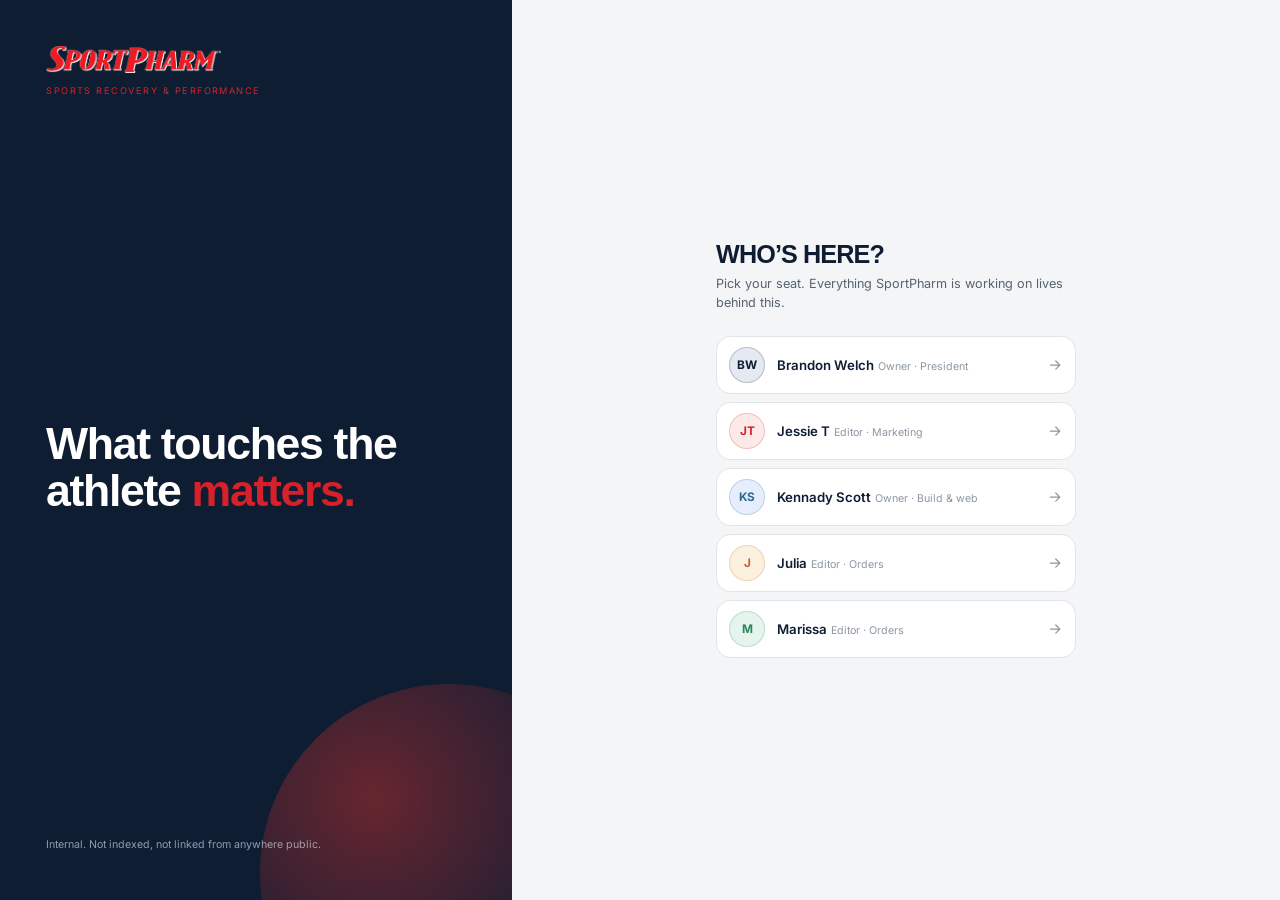
==== commit f25de342: "Demo data now creates Dana R at Enovachem — the script needed her Beat 3 of the demo is 'View as -> " ====
--- a/index.html
+++ b/index.html
@@ -20,7 +20,7 @@
 <!-- Bebas is gone: the masterbrand display face is native Arial/Helvetica, so
      there is nothing left to fetch for it. Inter stays for the UI text. -->
 <link href="https://fonts.googleapis.com/css2?family=Inter:wght@400;500;600;700;800&display=swap" rel="stylesheet">
-<link rel="stylesheet" href="hq.css?v=67">
+<link rel="stylesheet" href="hq.css?v=68">
 <link rel="icon" href="data:image/svg+xml,<svg xmlns='http://www.w3.org/2000/svg' viewBox='0 0 100 100'><rect width='100' height='100' rx='18' fill='%230F1D33'/><path d='M50 16 L62 40 L88 44 L69 62 L74 88 L50 76 L26 88 L31 62 L12 44 L38 40 Z' fill='%23D6202A'/></svg>">
 </head>
 <body>
@@ -103,25 +103,25 @@
 
 <!-- Baked build number. hq-boot.js compares it to build.txt and reloads
      once if this page came out of a cache. -->
-<script>window.HQ_BUILD = "67";</script>
-<script src="hq-data.js?v=67"></script>
-<script src="hq-campaign-data.js?v=67"></script>
-<script src="hq-articles-live.js?v=67"></script>
-<script src="hq-config.js?v=67"></script>
+<script>window.HQ_BUILD = "68";</script>
+<script src="hq-data.js?v=68"></script>
+<script src="hq-campaign-data.js?v=68"></script>
+<script src="hq-articles-live.js?v=68"></script>
+<script src="hq-config.js?v=68"></script>
 <script src="vendor/supabase.js"></script>
-<script src="hq-studio-sync.js?v=67"></script>
-<script src="hq-store.js?v=67"></script>
-<script src="hq-cloud.js?v=67"></script>
-<script src="hq-app.js?v=67"></script>
-<script src="hq-views.js?v=67"></script>
-<script src="hq-cms.js?v=67"></script>
-<script src="hq-campaigns.js?v=67"></script>
-<script src="hq-mailer.js?v=67"></script>
-<script src="hq-order-import.js?v=67"></script>
-<script src="hq-pdf.js?v=67"></script>
-<script src="hq-inventory.js?v=67"></script>
-<script src="hq-orders.js?v=67"></script>
-<script src="hq-plan.js?v=67"></script>
-<script src="hq-boot.js?v=67"></script>
+<script src="hq-studio-sync.js?v=68"></script>
+<script src="hq-store.js?v=68"></script>
+<script src="hq-cloud.js?v=68"></script>
+<script src="hq-app.js?v=68"></script>
+<script src="hq-views.js?v=68"></script>
+<script src="hq-cms.js?v=68"></script>
+<script src="hq-campaigns.js?v=68"></script>
+<script src="hq-mailer.js?v=68"></script>
+<script src="hq-order-import.js?v=68"></script>
+<script src="hq-pdf.js?v=68"></script>
+<script src="hq-inventory.js?v=68"></script>
+<script src="hq-orders.js?v=68"></script>
+<script src="hq-plan.js?v=68"></script>
+<script src="hq-boot.js?v=68"></script>
 </body>
 </html>
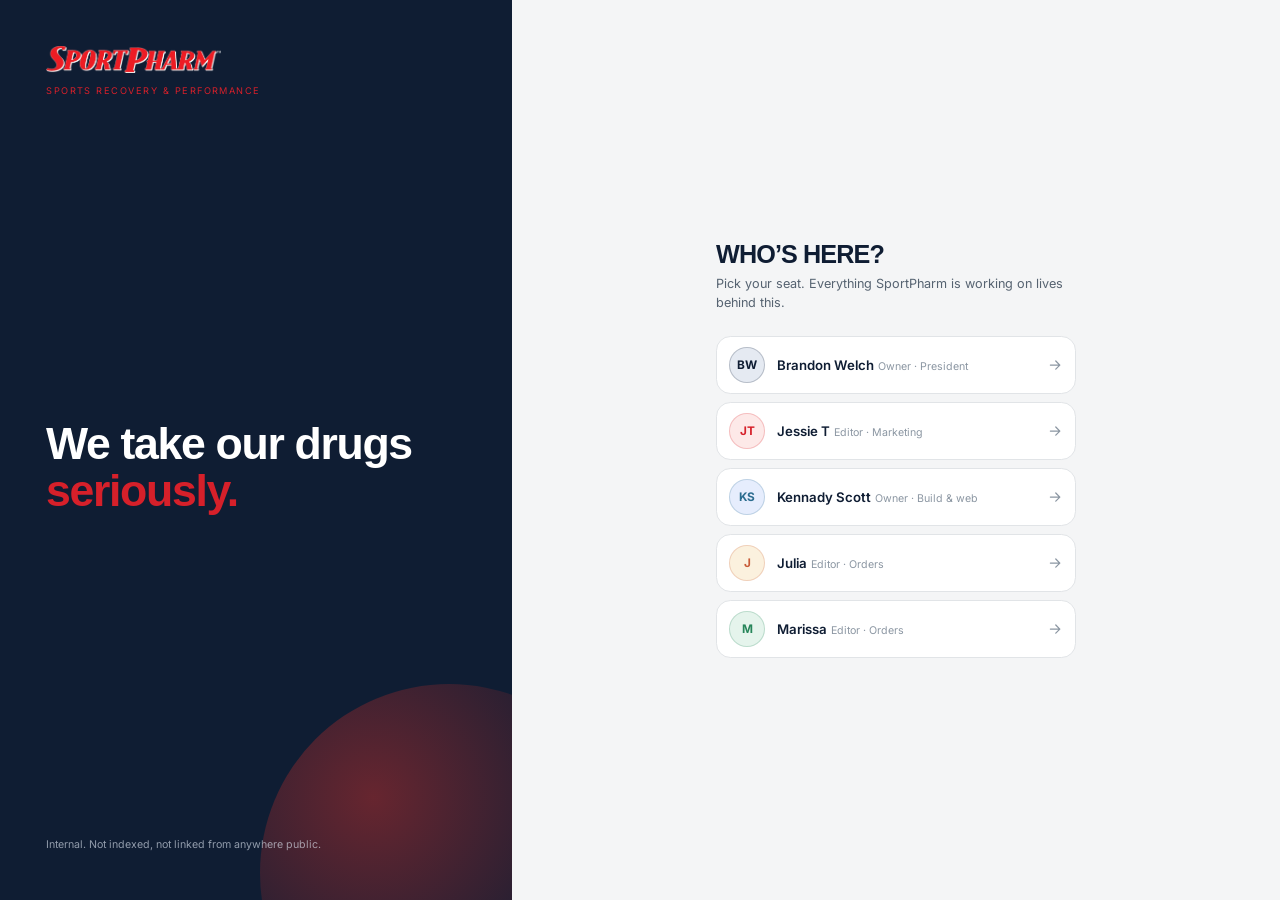
==== commit ab2ec0b9: "Demo data self-heals when it was seeded by an older build Adding Dana was not enough: loadDemo retur" ====
--- a/index.html
+++ b/index.html
@@ -20,7 +20,7 @@
 <!-- Bebas is gone: the masterbrand display face is native Arial/Helvetica, so
      there is nothing left to fetch for it. Inter stays for the UI text. -->
 <link href="https://fonts.googleapis.com/css2?family=Inter:wght@400;500;600;700;800&display=swap" rel="stylesheet">
-<link rel="stylesheet" href="hq.css?v=68">
+<link rel="stylesheet" href="hq.css?v=69">
 <link rel="icon" href="data:image/svg+xml,<svg xmlns='http://www.w3.org/2000/svg' viewBox='0 0 100 100'><rect width='100' height='100' rx='18' fill='%230F1D33'/><path d='M50 16 L62 40 L88 44 L69 62 L74 88 L50 76 L26 88 L31 62 L12 44 L38 40 Z' fill='%23D6202A'/></svg>">
 </head>
 <body>
@@ -103,25 +103,25 @@
 
 <!-- Baked build number. hq-boot.js compares it to build.txt and reloads
      once if this page came out of a cache. -->
-<script>window.HQ_BUILD = "68";</script>
-<script src="hq-data.js?v=68"></script>
-<script src="hq-campaign-data.js?v=68"></script>
-<script src="hq-articles-live.js?v=68"></script>
-<script src="hq-config.js?v=68"></script>
+<script>window.HQ_BUILD = "69";</script>
+<script src="hq-data.js?v=69"></script>
+<script src="hq-campaign-data.js?v=69"></script>
+<script src="hq-articles-live.js?v=69"></script>
+<script src="hq-config.js?v=69"></script>
 <script src="vendor/supabase.js"></script>
-<script src="hq-studio-sync.js?v=68"></script>
-<script src="hq-store.js?v=68"></script>
-<script src="hq-cloud.js?v=68"></script>
-<script src="hq-app.js?v=68"></script>
-<script src="hq-views.js?v=68"></script>
-<script src="hq-cms.js?v=68"></script>
-<script src="hq-campaigns.js?v=68"></script>
-<script src="hq-mailer.js?v=68"></script>
-<script src="hq-order-import.js?v=68"></script>
-<script src="hq-pdf.js?v=68"></script>
-<script src="hq-inventory.js?v=68"></script>
-<script src="hq-orders.js?v=68"></script>
-<script src="hq-plan.js?v=68"></script>
-<script src="hq-boot.js?v=68"></script>
+<script src="hq-studio-sync.js?v=69"></script>
+<script src="hq-store.js?v=69"></script>
+<script src="hq-cloud.js?v=69"></script>
+<script src="hq-app.js?v=69"></script>
+<script src="hq-views.js?v=69"></script>
+<script src="hq-cms.js?v=69"></script>
+<script src="hq-campaigns.js?v=69"></script>
+<script src="hq-mailer.js?v=69"></script>
+<script src="hq-order-import.js?v=69"></script>
+<script src="hq-pdf.js?v=69"></script>
+<script src="hq-inventory.js?v=69"></script>
+<script src="hq-orders.js?v=69"></script>
+<script src="hq-plan.js?v=69"></script>
+<script src="hq-boot.js?v=69"></script>
 </body>
 </html>
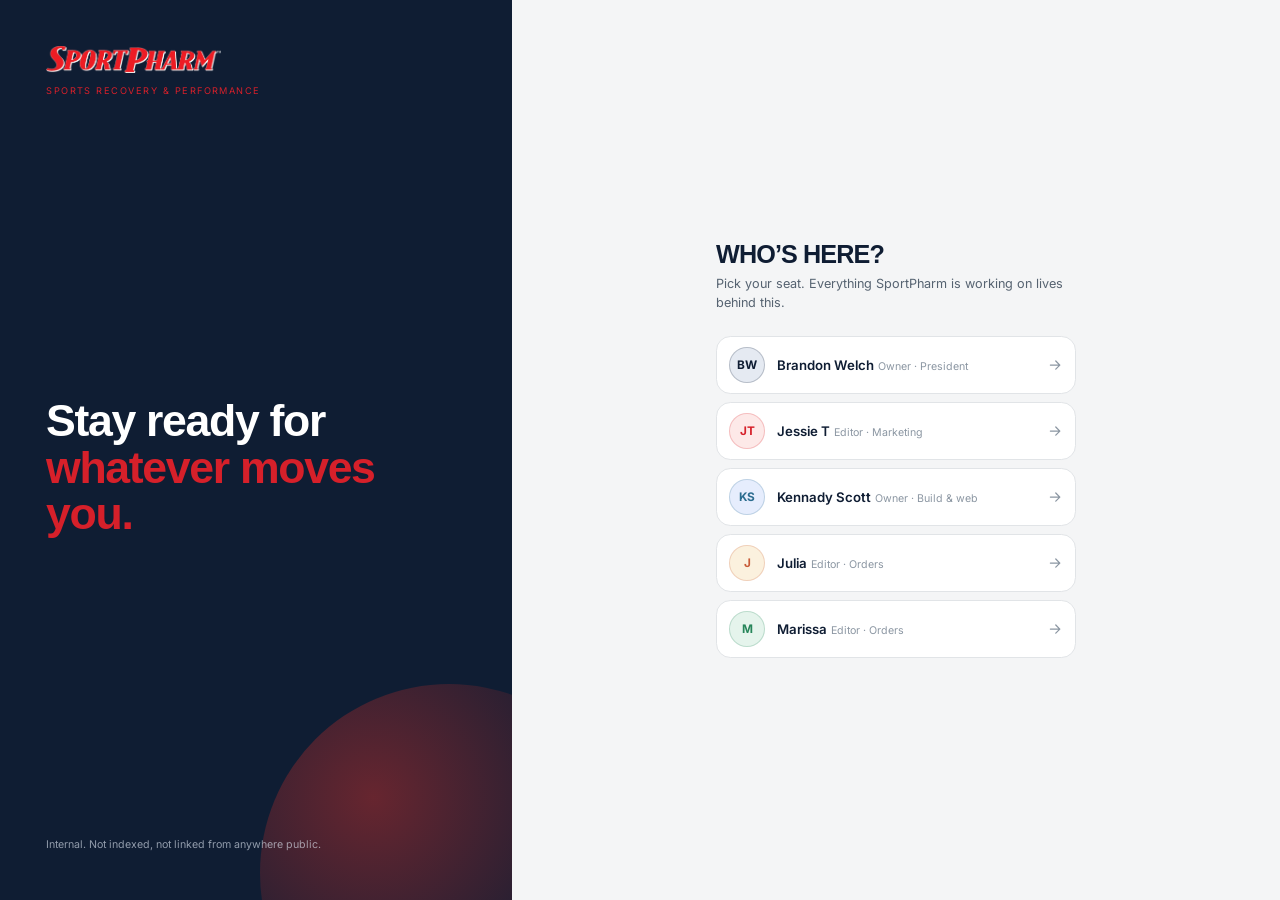
==== commit 37461c1f: "Orders from the website — WooCommerce, not Stripe, and why Checked the sites before building. wasabi" ====
--- a/index.html
+++ b/index.html
@@ -20,7 +20,7 @@
 <!-- Bebas is gone: the masterbrand display face is native Arial/Helvetica, so
      there is nothing left to fetch for it. Inter stays for the UI text. -->
 <link href="https://fonts.googleapis.com/css2?family=Inter:wght@400;500;600;700;800&display=swap" rel="stylesheet">
-<link rel="stylesheet" href="hq.css?v=69">
+<link rel="stylesheet" href="hq.css?v=71">
 <link rel="icon" href="data:image/svg+xml,<svg xmlns='http://www.w3.org/2000/svg' viewBox='0 0 100 100'><rect width='100' height='100' rx='18' fill='%230F1D33'/><path d='M50 16 L62 40 L88 44 L69 62 L74 88 L50 76 L26 88 L31 62 L12 44 L38 40 Z' fill='%23D6202A'/></svg>">
 </head>
 <body>
@@ -103,25 +103,26 @@
 
 <!-- Baked build number. hq-boot.js compares it to build.txt and reloads
      once if this page came out of a cache. -->
-<script>window.HQ_BUILD = "69";</script>
-<script src="hq-data.js?v=69"></script>
-<script src="hq-campaign-data.js?v=69"></script>
-<script src="hq-articles-live.js?v=69"></script>
-<script src="hq-config.js?v=69"></script>
+<script>window.HQ_BUILD = "71";</script>
+<script src="hq-data.js?v=71"></script>
+<script src="hq-campaign-data.js?v=71"></script>
+<script src="hq-articles-live.js?v=71"></script>
+<script src="hq-config.js?v=71"></script>
 <script src="vendor/supabase.js"></script>
-<script src="hq-studio-sync.js?v=69"></script>
-<script src="hq-store.js?v=69"></script>
-<script src="hq-cloud.js?v=69"></script>
-<script src="hq-app.js?v=69"></script>
-<script src="hq-views.js?v=69"></script>
-<script src="hq-cms.js?v=69"></script>
-<script src="hq-campaigns.js?v=69"></script>
-<script src="hq-mailer.js?v=69"></script>
-<script src="hq-order-import.js?v=69"></script>
-<script src="hq-pdf.js?v=69"></script>
-<script src="hq-inventory.js?v=69"></script>
-<script src="hq-orders.js?v=69"></script>
-<script src="hq-plan.js?v=69"></script>
-<script src="hq-boot.js?v=69"></script>
+<script src="hq-studio-sync.js?v=71"></script>
+<script src="hq-store.js?v=71"></script>
+<script src="hq-cloud.js?v=71"></script>
+<script src="hq-app.js?v=71"></script>
+<script src="hq-views.js?v=71"></script>
+<script src="hq-cms.js?v=71"></script>
+<script src="hq-campaigns.js?v=71"></script>
+<script src="hq-mailer.js?v=71"></script>
+<script src="hq-order-import.js?v=71"></script>
+<script src="hq-pdf.js?v=71"></script>
+<script src="hq-inventory.js?v=71"></script>
+<script src="hq-orders.js?v=71"></script>
+<script src="hq-web-orders.js?v=71"></script>
+<script src="hq-plan.js?v=71"></script>
+<script src="hq-boot.js?v=71"></script>
 </body>
 </html>
--- a/hq.css
+++ b/hq.css
@@ -2812,3 +2812,7 @@
 @media (max-width: 1080px) {
   .editor-grid { grid-template-columns: minmax(0, 1fr); }
 }
+
+/* A website order with lines that could not be matched to the catalogue. */
+.web-warn { display: inline-block; margin-left: .45rem; font-size: .68rem; font-weight: 700;
+  color: var(--amber); background: rgba(200,91,56,.12); padding: .1rem .4rem; border-radius: 999px; }
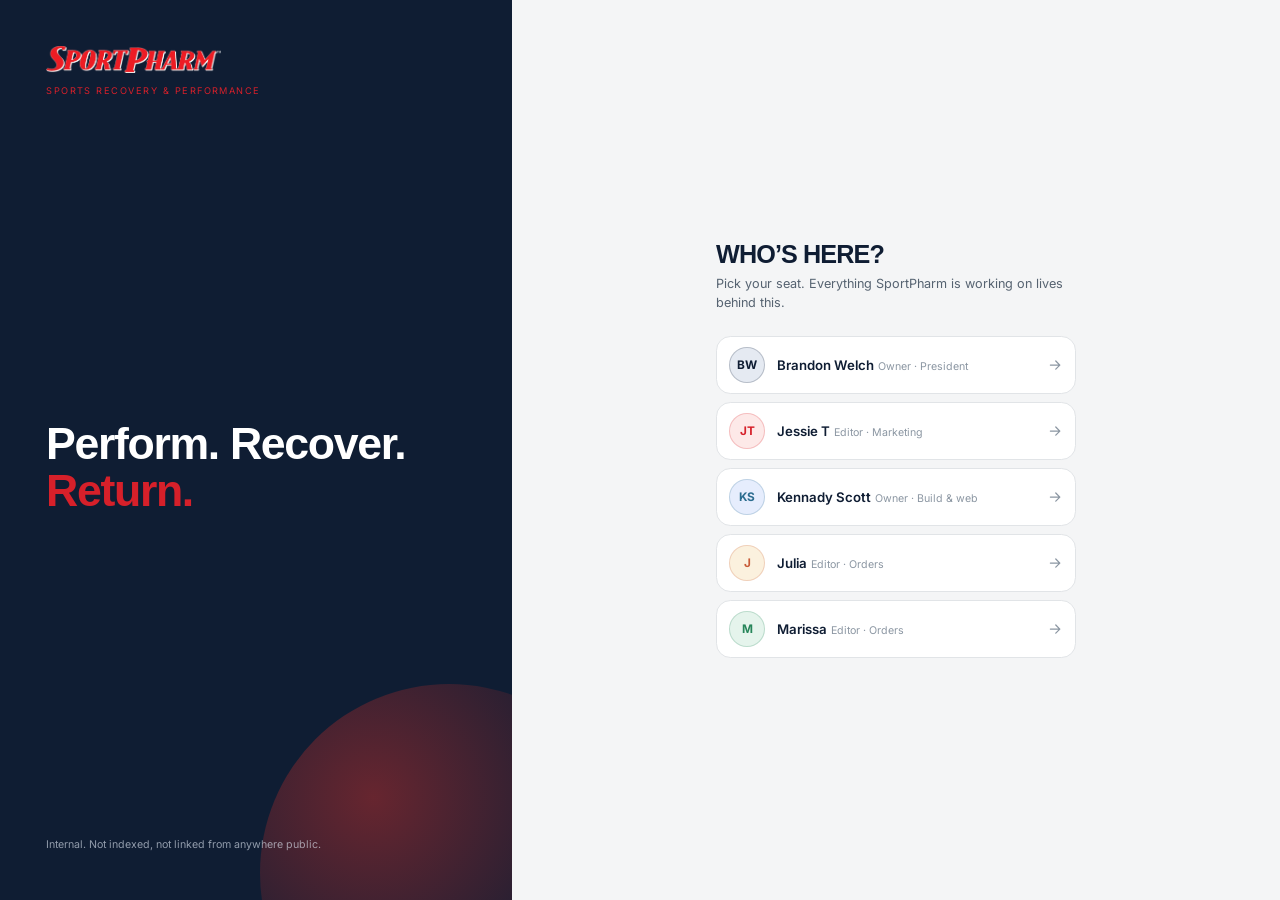
==== commit d84e3427: "A seat can match on more than one address — Kennady would have been locked out Her HQ seat was regis" ====
--- a/index.html
+++ b/index.html
@@ -20,7 +20,7 @@
 <!-- Bebas is gone: the masterbrand display face is native Arial/Helvetica, so
      there is nothing left to fetch for it. Inter stays for the UI text. -->
 <link href="https://fonts.googleapis.com/css2?family=Inter:wght@400;500;600;700;800&display=swap" rel="stylesheet">
-<link rel="stylesheet" href="hq.css?v=71">
+<link rel="stylesheet" href="hq.css?v=73">
 <link rel="icon" href="data:image/svg+xml,<svg xmlns='http://www.w3.org/2000/svg' viewBox='0 0 100 100'><rect width='100' height='100' rx='18' fill='%230F1D33'/><path d='M50 16 L62 40 L88 44 L69 62 L74 88 L50 76 L26 88 L31 62 L12 44 L38 40 Z' fill='%23D6202A'/></svg>">
 </head>
 <body>
@@ -103,26 +103,26 @@
 
 <!-- Baked build number. hq-boot.js compares it to build.txt and reloads
      once if this page came out of a cache. -->
-<script>window.HQ_BUILD = "71";</script>
-<script src="hq-data.js?v=71"></script>
-<script src="hq-campaign-data.js?v=71"></script>
-<script src="hq-articles-live.js?v=71"></script>
-<script src="hq-config.js?v=71"></script>
+<script>window.HQ_BUILD = "73";</script>
+<script src="hq-data.js?v=73"></script>
+<script src="hq-campaign-data.js?v=73"></script>
+<script src="hq-articles-live.js?v=73"></script>
+<script src="hq-config.js?v=73"></script>
 <script src="vendor/supabase.js"></script>
-<script src="hq-studio-sync.js?v=71"></script>
-<script src="hq-store.js?v=71"></script>
-<script src="hq-cloud.js?v=71"></script>
-<script src="hq-app.js?v=71"></script>
-<script src="hq-views.js?v=71"></script>
-<script src="hq-cms.js?v=71"></script>
-<script src="hq-campaigns.js?v=71"></script>
-<script src="hq-mailer.js?v=71"></script>
-<script src="hq-order-import.js?v=71"></script>
-<script src="hq-pdf.js?v=71"></script>
-<script src="hq-inventory.js?v=71"></script>
-<script src="hq-orders.js?v=71"></script>
-<script src="hq-web-orders.js?v=71"></script>
-<script src="hq-plan.js?v=71"></script>
-<script src="hq-boot.js?v=71"></script>
+<script src="hq-studio-sync.js?v=73"></script>
+<script src="hq-store.js?v=73"></script>
+<script src="hq-cloud.js?v=73"></script>
+<script src="hq-app.js?v=73"></script>
+<script src="hq-views.js?v=73"></script>
+<script src="hq-cms.js?v=73"></script>
+<script src="hq-campaigns.js?v=73"></script>
+<script src="hq-mailer.js?v=73"></script>
+<script src="hq-order-import.js?v=73"></script>
+<script src="hq-pdf.js?v=73"></script>
+<script src="hq-inventory.js?v=73"></script>
+<script src="hq-orders.js?v=73"></script>
+<script src="hq-web-orders.js?v=73"></script>
+<script src="hq-plan.js?v=73"></script>
+<script src="hq-boot.js?v=73"></script>
 </body>
 </html>
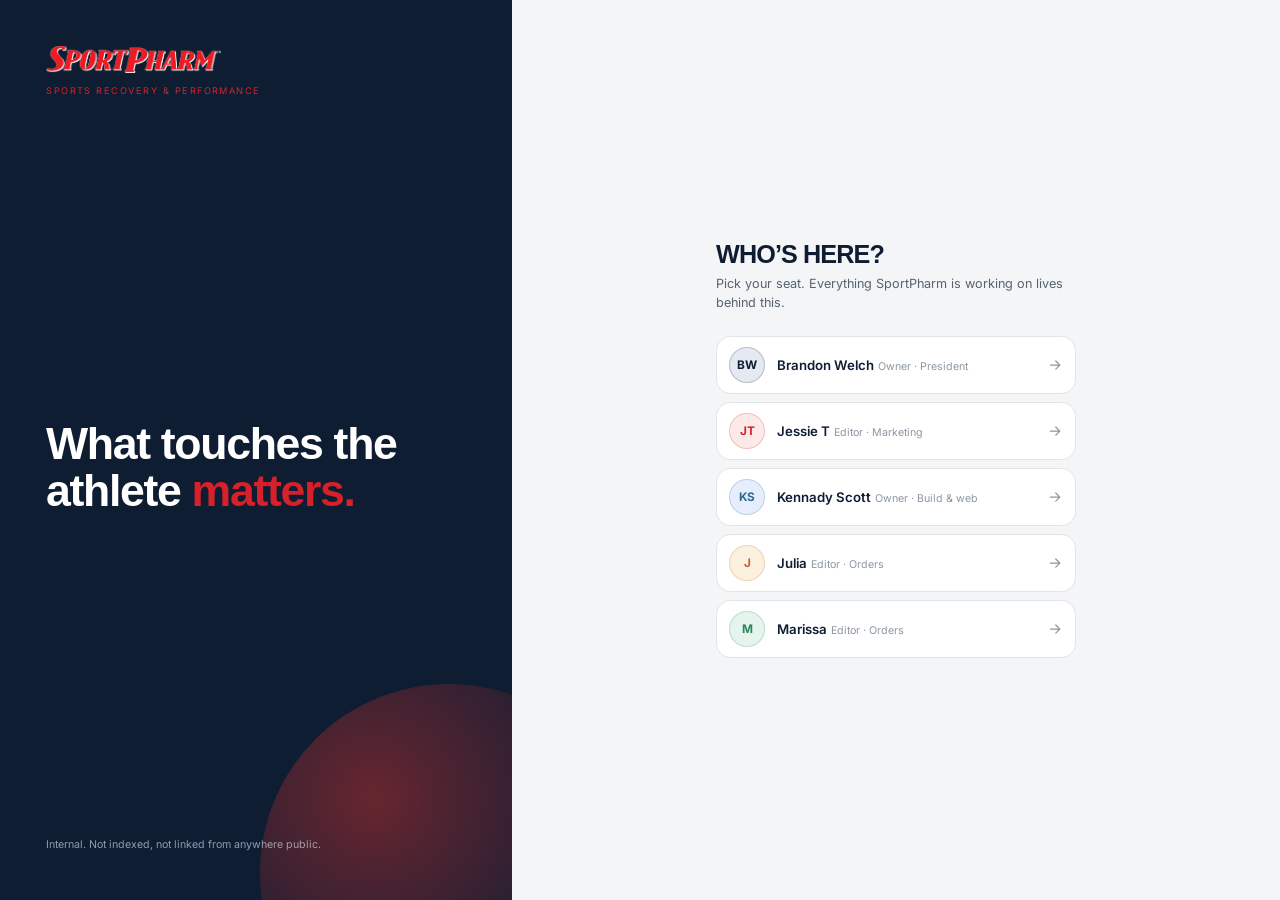
==== commit 7f5157f5: "HANDOFF.md — current state, decisions, and the traps Also re-syncs the build number: assets had been" ====
--- a/index.html
+++ b/index.html
@@ -20,7 +20,7 @@
 <!-- Bebas is gone: the masterbrand display face is native Arial/Helvetica, so
      there is nothing left to fetch for it. Inter stays for the UI text. -->
 <link href="https://fonts.googleapis.com/css2?family=Inter:wght@400;500;600;700;800&display=swap" rel="stylesheet">
-<link rel="stylesheet" href="hq.css?v=73">
+<link rel="stylesheet" href="hq.css?v=75">
 <link rel="icon" href="data:image/svg+xml,<svg xmlns='http://www.w3.org/2000/svg' viewBox='0 0 100 100'><rect width='100' height='100' rx='18' fill='%230F1D33'/><path d='M50 16 L62 40 L88 44 L69 62 L74 88 L50 76 L26 88 L31 62 L12 44 L38 40 Z' fill='%23D6202A'/></svg>">
 </head>
 <body>
@@ -103,26 +103,26 @@
 
 <!-- Baked build number. hq-boot.js compares it to build.txt and reloads
      once if this page came out of a cache. -->
-<script>window.HQ_BUILD = "73";</script>
-<script src="hq-data.js?v=73"></script>
-<script src="hq-campaign-data.js?v=73"></script>
-<script src="hq-articles-live.js?v=73"></script>
-<script src="hq-config.js?v=73"></script>
+<script>window.HQ_BUILD = "75";</script>
+<script src="hq-data.js?v=75"></script>
+<script src="hq-campaign-data.js?v=75"></script>
+<script src="hq-articles-live.js?v=75"></script>
+<script src="hq-config.js?v=75"></script>
 <script src="vendor/supabase.js"></script>
-<script src="hq-studio-sync.js?v=73"></script>
-<script src="hq-store.js?v=73"></script>
-<script src="hq-cloud.js?v=73"></script>
-<script src="hq-app.js?v=73"></script>
-<script src="hq-views.js?v=73"></script>
-<script src="hq-cms.js?v=73"></script>
-<script src="hq-campaigns.js?v=73"></script>
-<script src="hq-mailer.js?v=73"></script>
-<script src="hq-order-import.js?v=73"></script>
-<script src="hq-pdf.js?v=73"></script>
-<script src="hq-inventory.js?v=73"></script>
-<script src="hq-orders.js?v=73"></script>
-<script src="hq-web-orders.js?v=73"></script>
-<script src="hq-plan.js?v=73"></script>
-<script src="hq-boot.js?v=73"></script>
+<script src="hq-studio-sync.js?v=75"></script>
+<script src="hq-store.js?v=75"></script>
+<script src="hq-cloud.js?v=75"></script>
+<script src="hq-app.js?v=75"></script>
+<script src="hq-views.js?v=75"></script>
+<script src="hq-cms.js?v=75"></script>
+<script src="hq-campaigns.js?v=75"></script>
+<script src="hq-mailer.js?v=75"></script>
+<script src="hq-order-import.js?v=75"></script>
+<script src="hq-pdf.js?v=75"></script>
+<script src="hq-inventory.js?v=75"></script>
+<script src="hq-orders.js?v=75"></script>
+<script src="hq-web-orders.js?v=75"></script>
+<script src="hq-plan.js?v=75"></script>
+<script src="hq-boot.js?v=75"></script>
 </body>
 </html>
